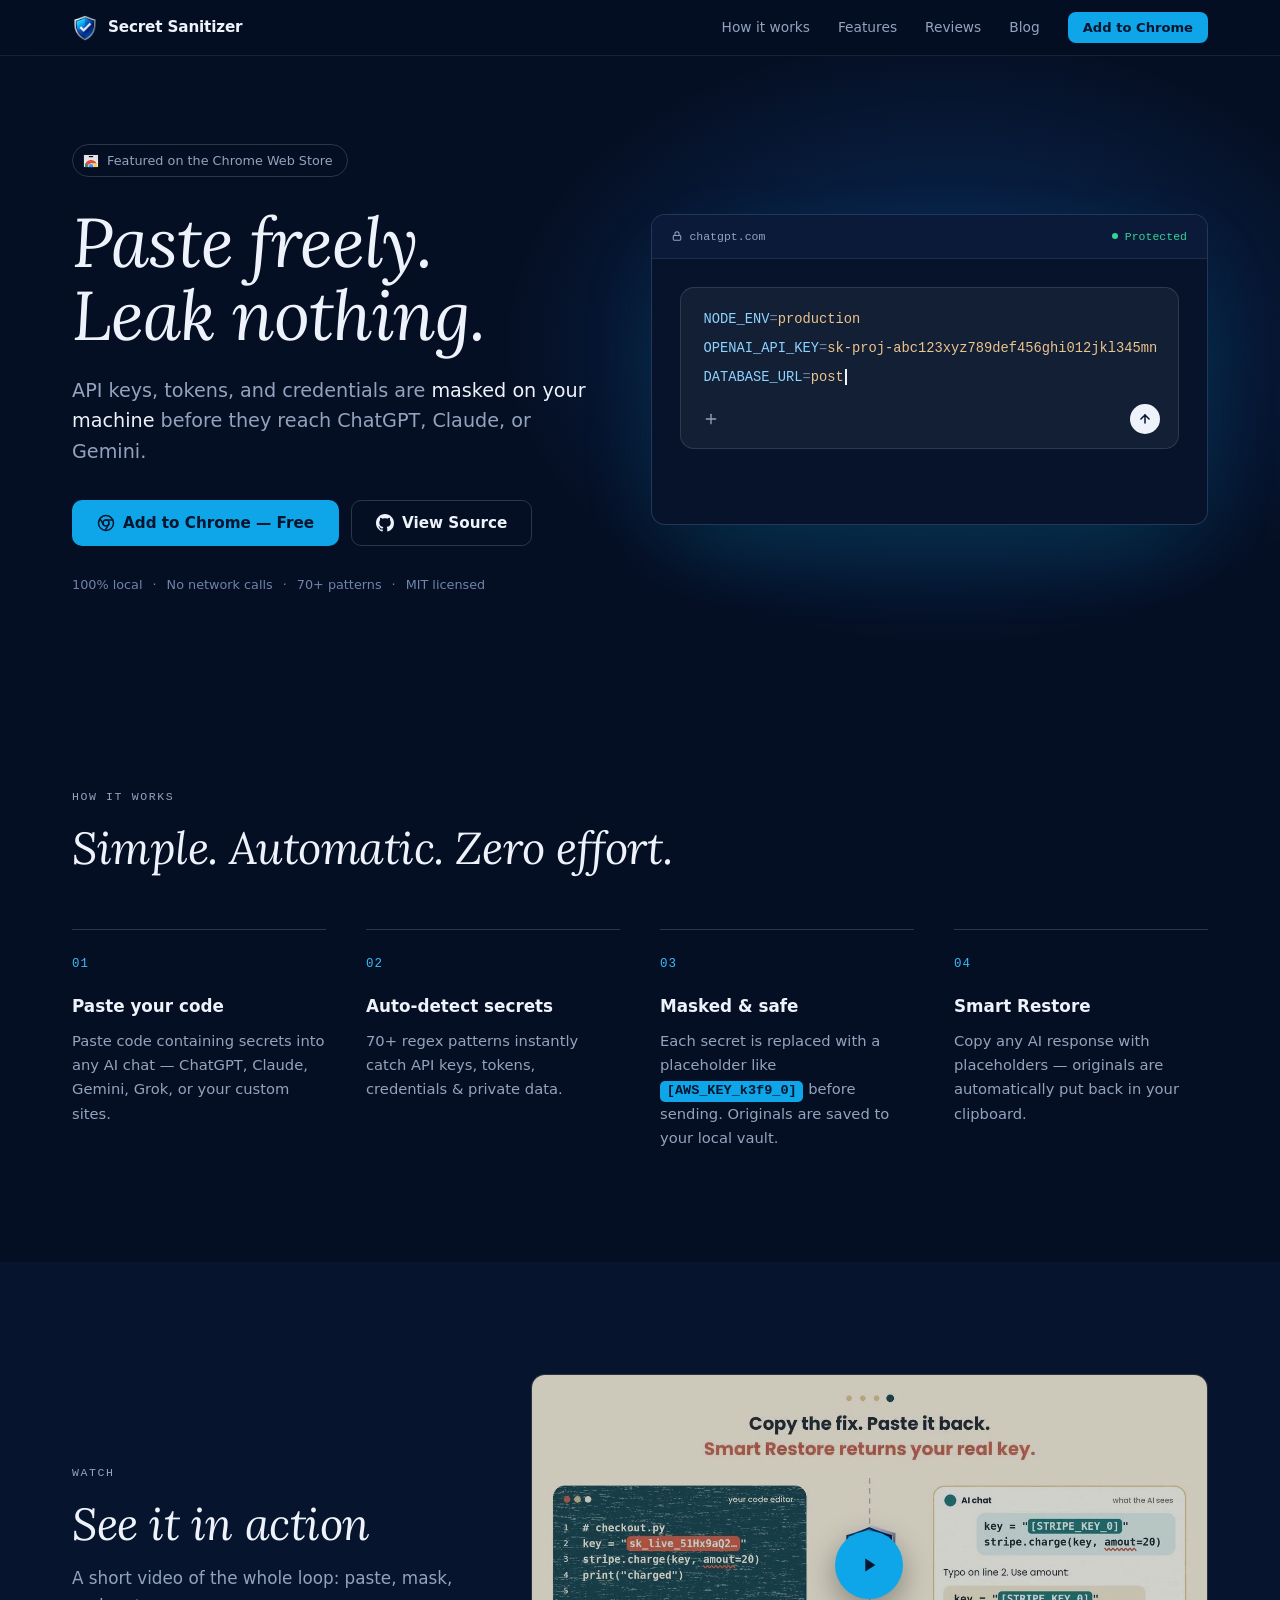
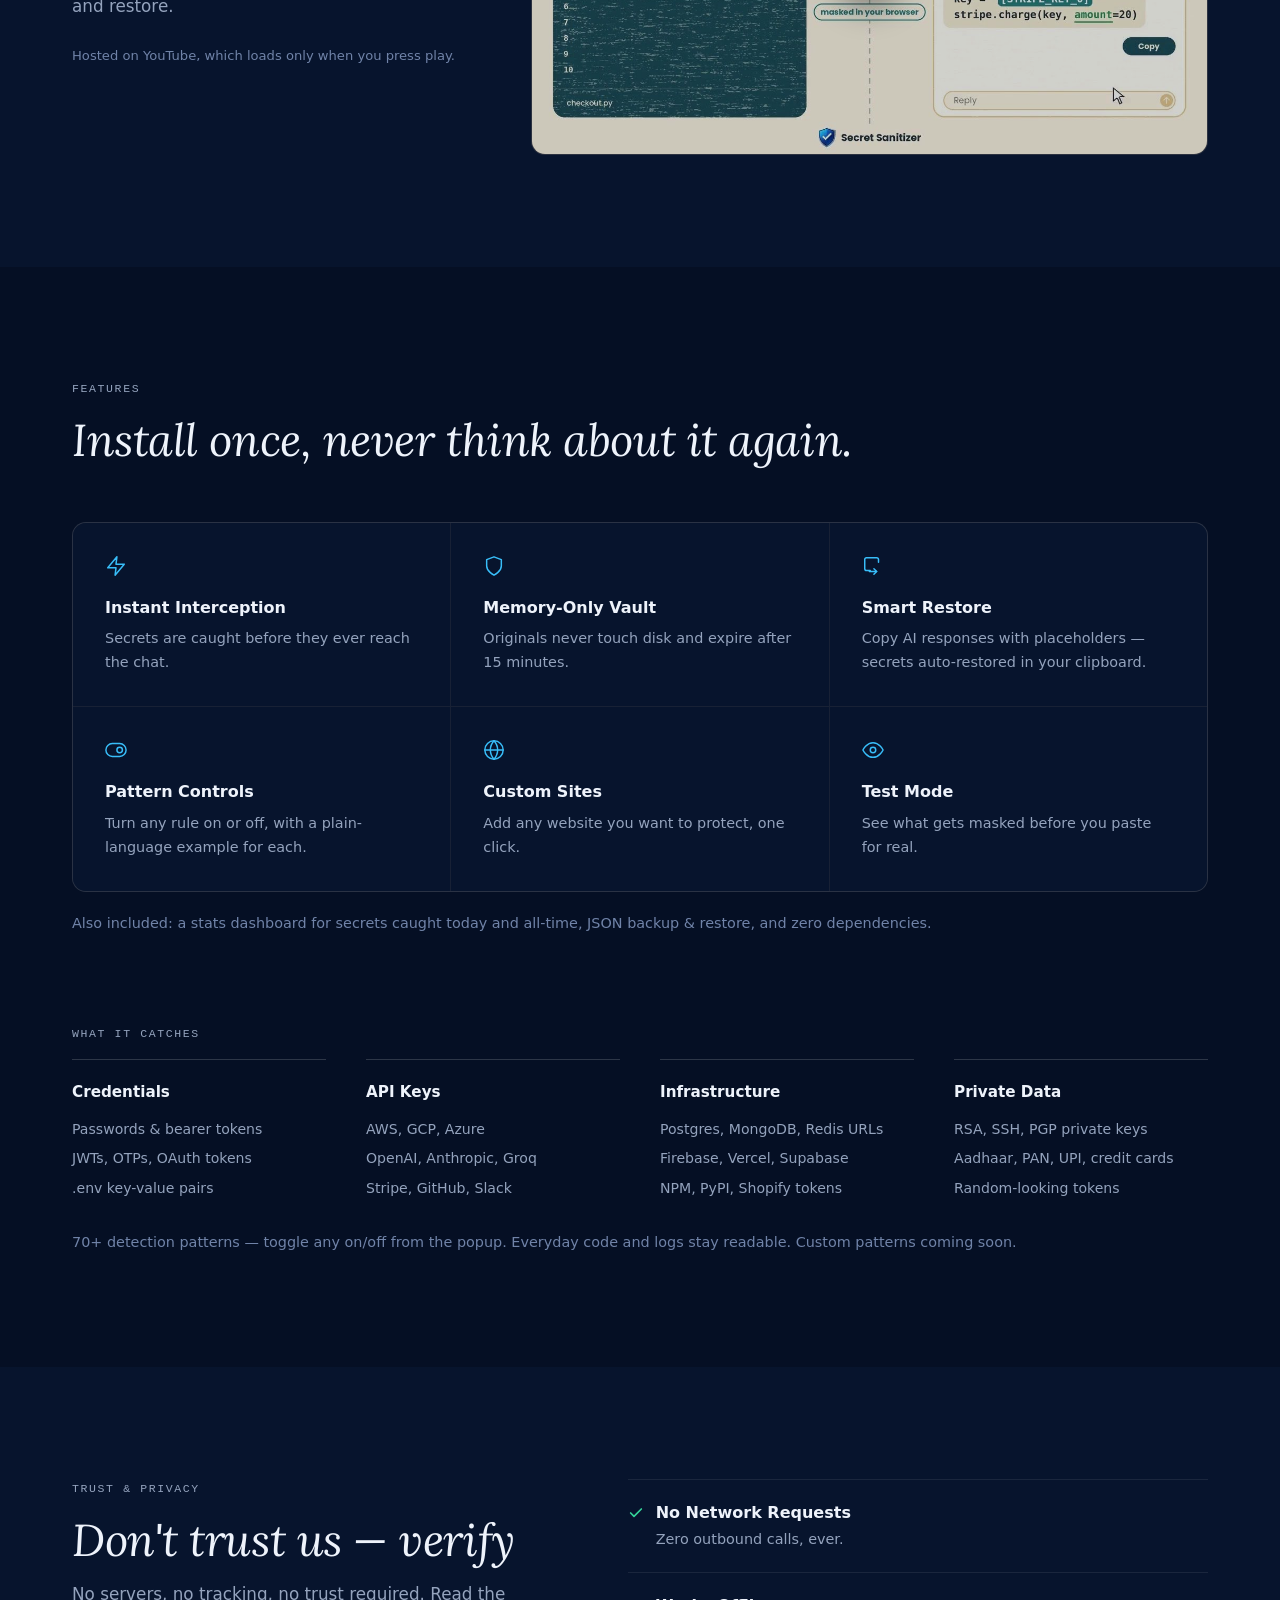
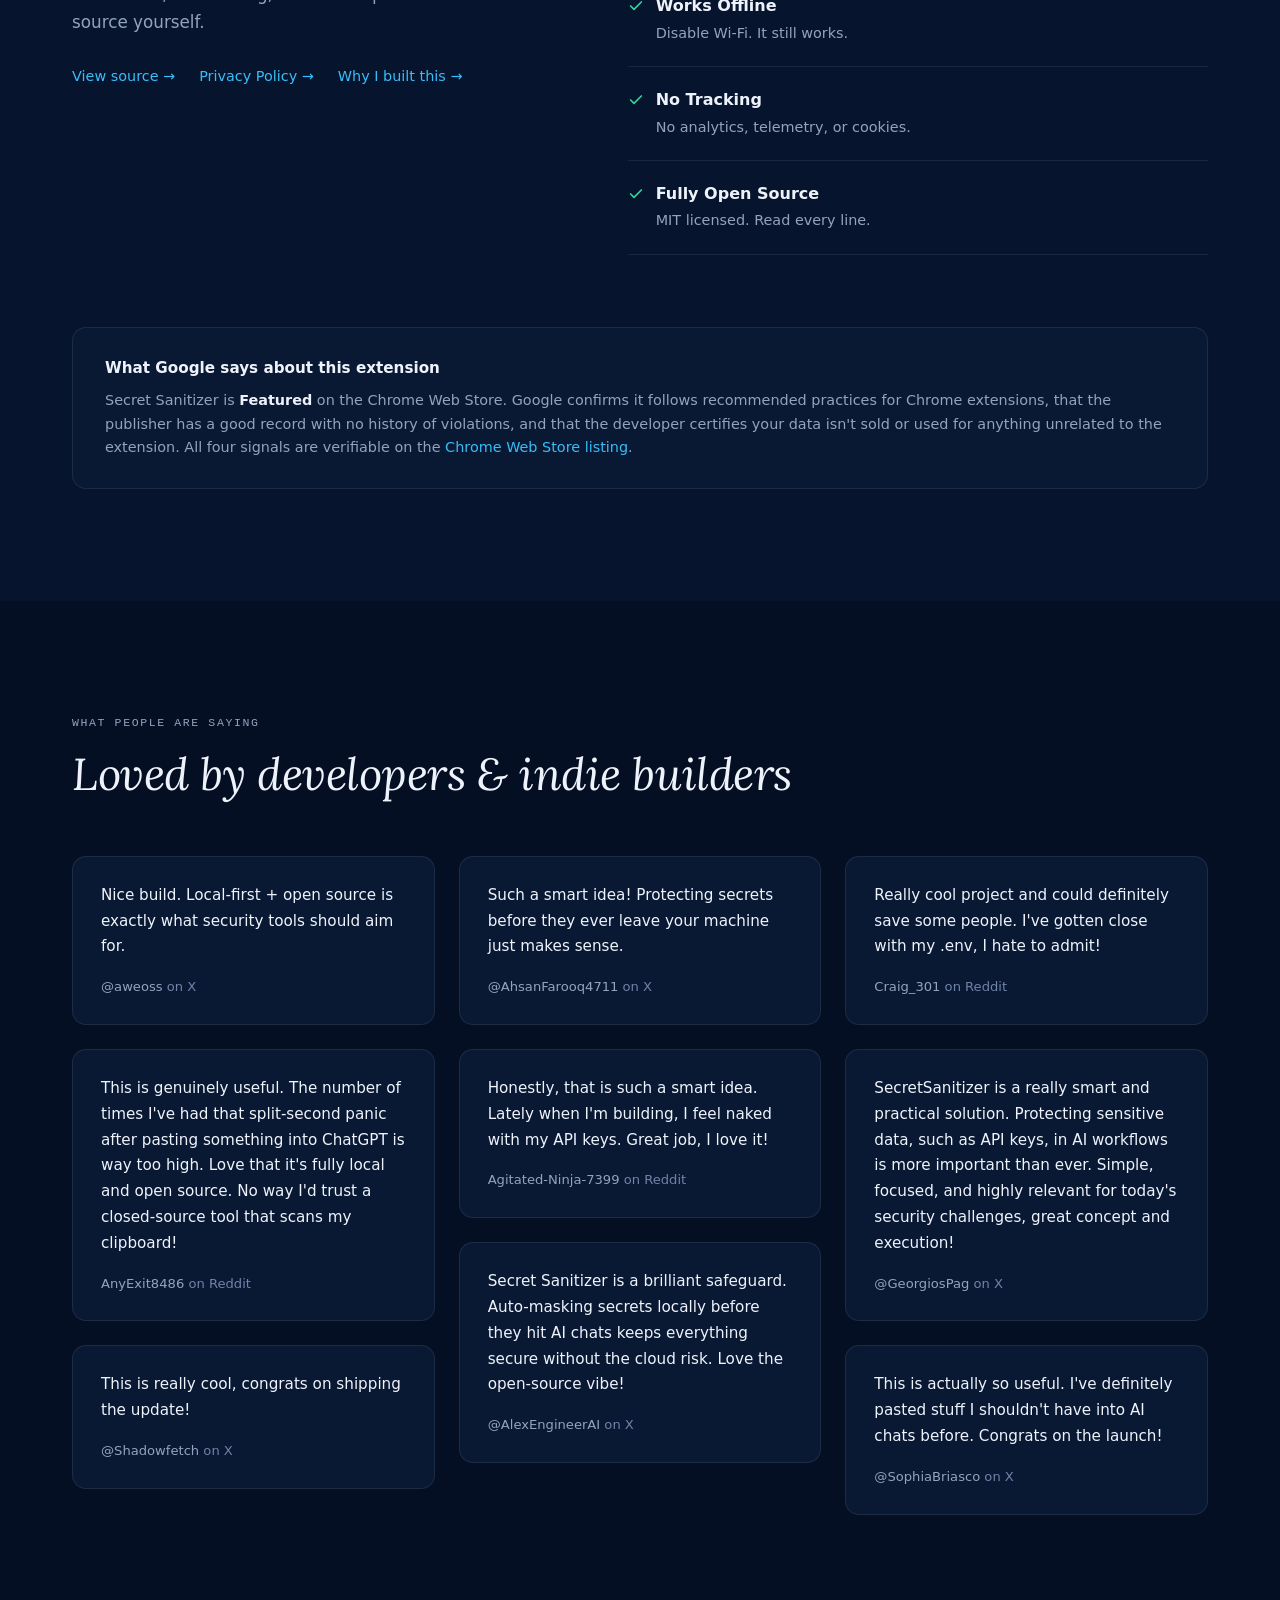
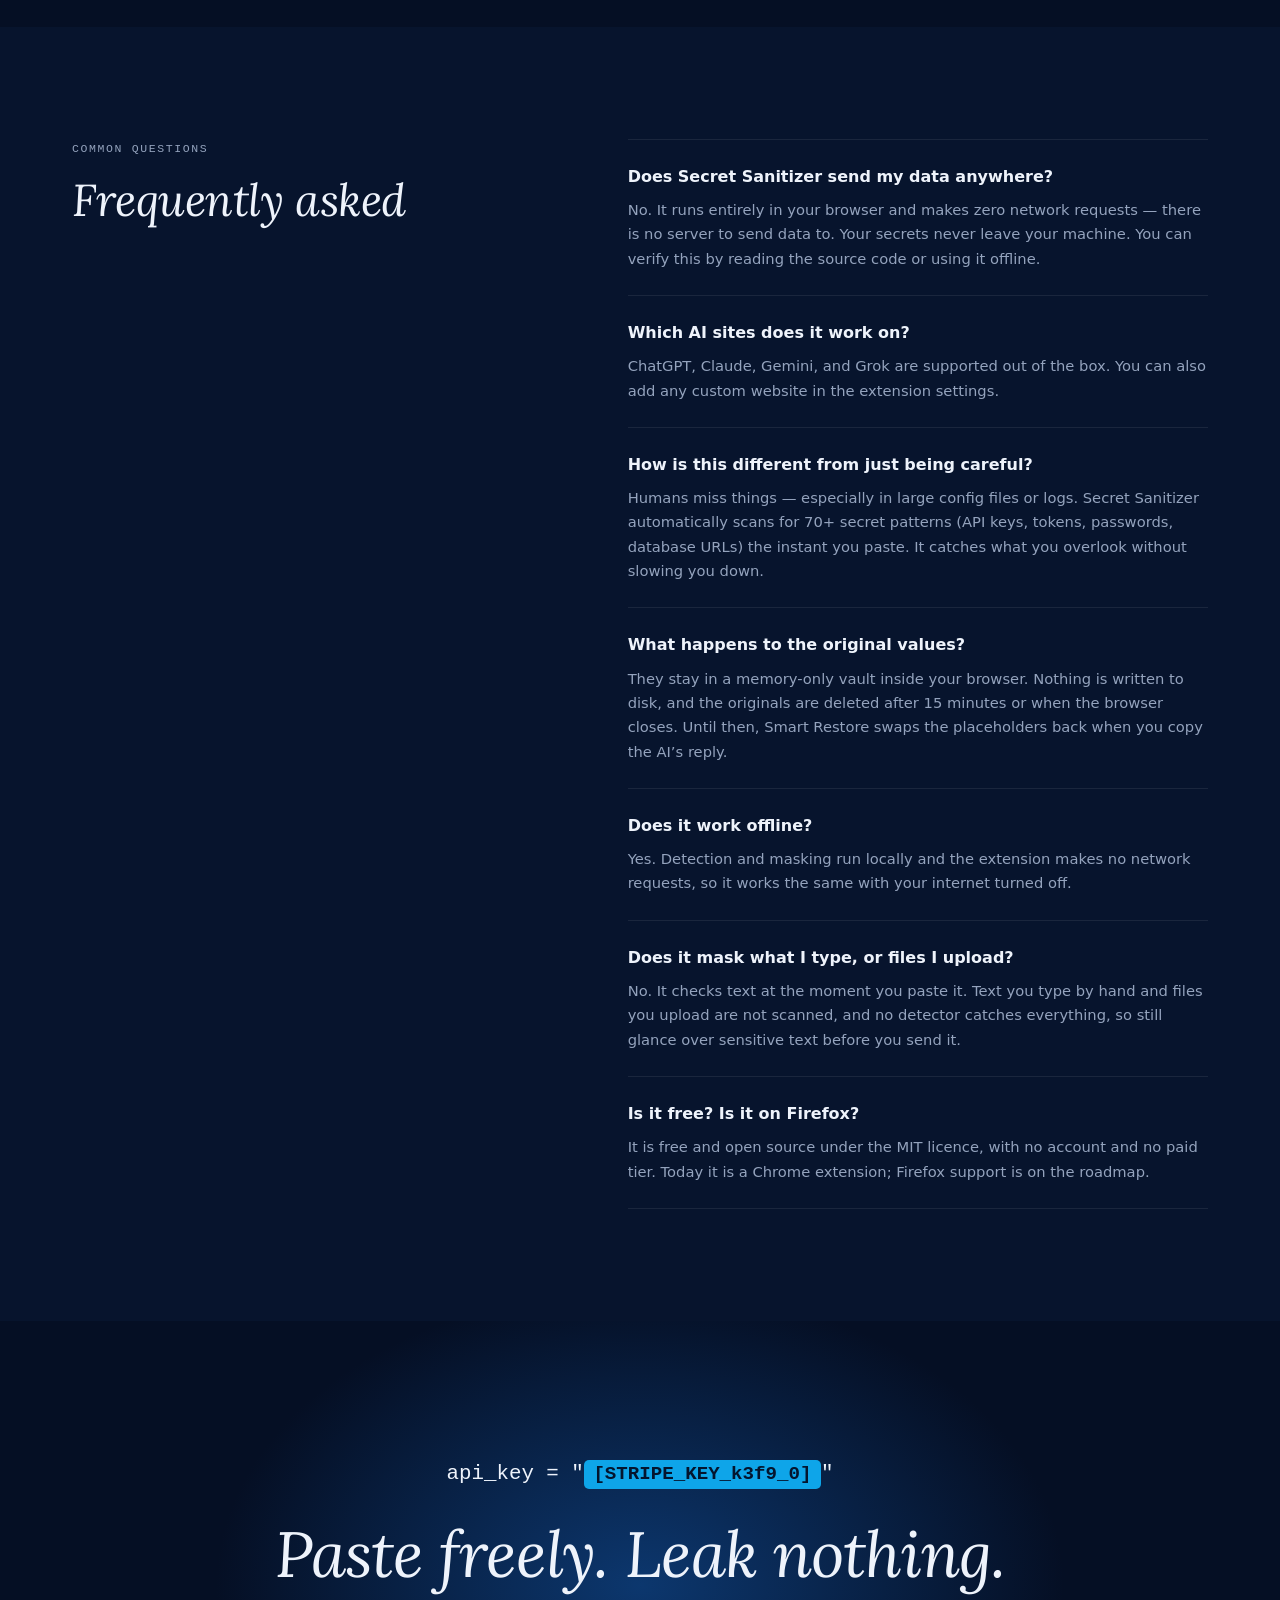
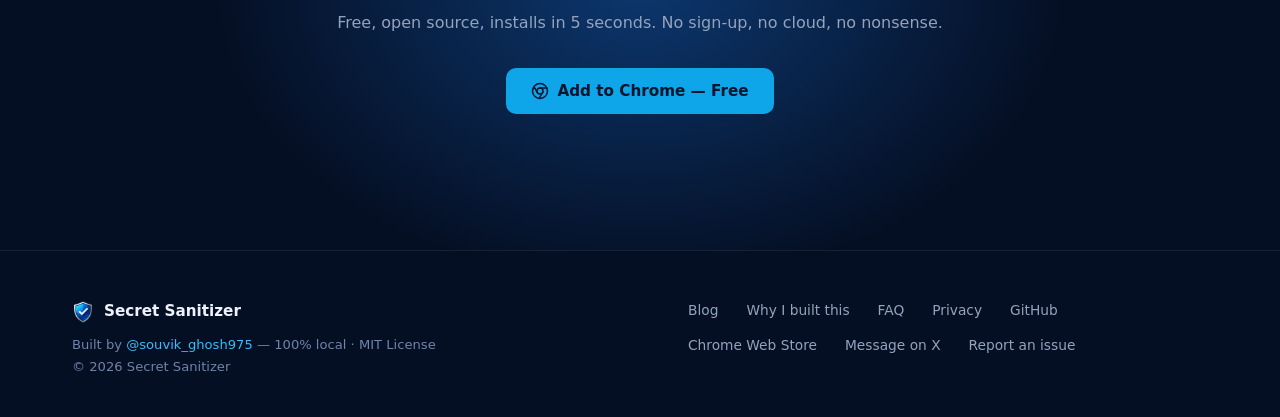
==== website/index.html @ 26653f0b "Improved readme and the website" ====
<!DOCTYPE html>
<html lang="en">
<head>
  <meta charset="UTF-8">
  <meta name="viewport" content="width=device-width, initial-scale=1.0">
  <title>Secret Sanitizer — Paste Freely, Leak Nothing | Mask Secrets in AI Chats</title>
  <meta name="description" content="Secret Sanitizer masks API keys, passwords & tokens locally before they reach ChatGPT, Claude, or Gemini. 70+ patterns, 100% open source, zero tracking. Your secrets never leave your machine.">
  <meta name="robots" content="index, follow">
  <meta name="author" content="Souvik Ghosh">
  <link rel="canonical" href="https://secretsanitizer.com/">

  <meta property="og:type" content="website">
  <meta property="og:site_name" content="Secret Sanitizer">
  <meta property="og:title" content="Secret Sanitizer — Paste Freely, Leak Nothing">
  <meta property="og:description" content="API keys, tokens & credentials are masked locally before they reach ChatGPT, Claude, or Gemini. 70+ patterns, open source, zero tracking.">
  <meta property="og:url" content="https://secretsanitizer.com/">
  <meta property="og:image" content="https://secretsanitizer.com/og-card.jpg">
  <meta property="og:image:width" content="2400">
  <meta property="og:image:height" content="1260">
  <meta property="og:image:type" content="image/jpeg">
  <meta property="og:image:alt" content="Secret Sanitizer masks api_key as [STRIPE_KEY_0] — Paste freely. Leak nothing.">
  <meta name="twitter:card" content="summary_large_image">
  <meta name="twitter:site" content="@souvik_ghosh975">
  <meta name="twitter:title" content="Secret Sanitizer — Paste Freely, Leak Nothing">
  <meta name="twitter:description" content="API keys, tokens & credentials are masked locally before they reach AI chats. 70+ patterns, open source, zero tracking.">
  <meta name="twitter:image" content="https://secretsanitizer.com/og-card.jpg">
  <meta name="twitter:image:alt" content="Secret Sanitizer masks api_key as [STRIPE_KEY_0] — Paste freely. Leak nothing.">
  <meta name="twitter:creator" content="@souvik_ghosh975">
  <link rel="icon" type="image/png" href="icon-128.png">
  <meta name="theme-color" content="#050f24">

  <script type="application/ld+json">
  {
    "@context": "https://schema.org",
    "@type": "SoftwareApplication",
    "name": "Secret Sanitizer",
    "applicationCategory": "BrowserApplication",
    "operatingSystem": "Chrome",
    "softwareVersion": "2.4.2",
    "description": "Masks API keys, passwords & tokens locally before they reach ChatGPT, Claude, or Gemini. 70+ patterns, 100% open source, zero tracking.",
    "url": "https://secretsanitizer.com/",
    "downloadUrl": "https://chromewebstore.google.com/detail/secret-sanitizer/genolcmpopiemhpbdnhkaefllchgekja",
    "author": { "@type": "Person", "name": "Souvik Ghosh", "url": "https://x.com/souvik_ghosh975" },
    "license": "https://opensource.org/licenses/MIT",
    "offers": { "@type": "Offer", "price": "0", "priceCurrency": "USD" }
  }
  </script>

  <script type="application/ld+json">
  {
    "@context": "https://schema.org",
    "@type": "FAQPage",
    "mainEntity": [
      {
        "@type": "Question",
        "name": "Does Secret Sanitizer send my data anywhere?",
        "acceptedAnswer": {
          "@type": "Answer",
          "text": "No. Secret Sanitizer runs entirely in your browser. It makes zero network requests — there is no server to send data to. Your secrets never leave your machine. You can verify this by reading the open-source code or disabling your internet and using it offline."
        }
      },
      {
        "@type": "Question",
        "name": "Which AI sites does it work on?",
        "acceptedAnswer": {
          "@type": "Answer",
          "text": "Secret Sanitizer works on ChatGPT, Claude, Gemini, and Grok out of the box. You can also add any custom website in the extension settings."
        }
      },
      {
        "@type": "Question",
        "name": "How is this different from just being careful?",
        "acceptedAnswer": {
          "@type": "Answer",
          "text": "Humans miss things — especially in large config files or logs. Secret Sanitizer automatically scans for 70+ secret patterns (API keys, tokens, passwords, database URLs) the instant you paste. It catches what you overlook without slowing you down."
        }
      },
      {
        "@type": "Question",
        "name": "What happens to the original values?",
        "acceptedAnswer": {
          "@type": "Answer",
          "text": "They stay in a memory-only vault inside your browser. Nothing is written to disk, and the originals are deleted after 15 minutes or when the browser closes. Until then, Smart Restore swaps the placeholders back when you copy the AI's reply."
        }
      },
      {
        "@type": "Question",
        "name": "Does it work offline?",
        "acceptedAnswer": {
          "@type": "Answer",
          "text": "Yes. Detection and masking run locally and the extension makes no network requests, so it works the same with your internet turned off."
        }
      },
      {
        "@type": "Question",
        "name": "Does it mask what I type, or files I upload?",
        "acceptedAnswer": {
          "@type": "Answer",
          "text": "No. It checks text at the moment you paste it. Text you type by hand and files you upload are not scanned, and no detector catches everything, so still glance over sensitive text before you send it."
        }
      },
      {
        "@type": "Question",
        "name": "Is it free? Is it on Firefox?",
        "acceptedAnswer": {
          "@type": "Answer",
          "text": "It is free and open source under the MIT licence, with no account and no paid tier. Today it is a Chrome extension; Firefox support is on the roadmap."
        }
      }
    ]
  }
  </script>

  <link rel="preload" href="fonts/lora-italic-400.woff2" as="font" type="font/woff2" crossorigin>
  <link rel="stylesheet" href="site.css">
  <style>
    /* ====================== HERO ====================== */
    .hero { position: relative; padding: 88px 0 80px; overflow: hidden; }
    /* Same soft centre glow as the OG card, sitting behind the demo */
    .hero::before {
      content: '';
      position: absolute; inset: 0; z-index: 0;
      background: radial-gradient(ellipse 48% 68% at 74% 46%, var(--glow), transparent 72%);
      opacity: 0.75;
      pointer-events: none;
    }

    .hero-inner {
      position: relative; z-index: 1;
      display: grid;
      grid-template-columns: minmax(0, 1fr) minmax(0, 1.08fr);
      gap: 64px;
      align-items: center;
    }

    .hero-kicker {
      display: inline-flex; align-items: center; gap: 8px;
      margin-bottom: 28px;
      padding: 5px 14px 5px 10px;
      border: 1px solid var(--border-strong); border-radius: 999px;
      font-size: 0.8rem; color: var(--text-muted);
      transition: border-color 0.2s, color 0.2s;
    }
    .hero-kicker:hover { color: var(--text); border-color: rgba(255, 255, 255, 0.32); }
    .hero-kicker img { display: block; }

    .hero-title {
      font-family: var(--serif); font-style: italic; font-weight: 400;
      font-size: clamp(2.7rem, 5.4vw, 4.4rem);
      line-height: 1.06;
      letter-spacing: -0.015em;
      margin-bottom: 24px;
    }

    .hero-tagline {
      font-size: clamp(1.05rem, 1.6vw, 1.2rem);
      color: var(--text-muted);
      line-height: 1.6;
      max-width: 30em;
      margin-bottom: 32px;
    }
    .hero-tagline strong { color: var(--text); font-weight: 500; }

    .hero-buttons { display: flex; gap: 12px; flex-wrap: wrap; margin-bottom: 28px; }

    .hero-trust { list-style: none; display: flex; flex-wrap: wrap; font-size: 0.8rem; color: var(--text-dim); }
    .hero-trust li:not(:last-child)::after { content: '\00B7'; margin: 0 10px; }

    /* ===== LIVE DEMO: one AI chat box. A paste lands, its secrets become placeholders. ===== */
    .demo-chat {
      background: #06132b;
      border: 1px solid rgba(125, 190, 255, 0.22);
      border-radius: var(--radius);
      overflow: hidden;
      box-shadow: 0 32px 80px -24px rgba(14, 165, 233, 0.3), 0 24px 48px -24px rgba(0, 0, 0, 0.7);
    }
    .demo-bar {
      display: flex; align-items: center; justify-content: space-between; gap: 12px;
      padding: 12px 20px;
      background: #0a1a38;
      border-bottom: 1px solid var(--border);
      font-family: var(--mono); font-size: 0.72rem;
    }
    .demo-url { display: inline-flex; align-items: center; gap: 7px; color: var(--text-muted); }
    .demo-status { display: inline-flex; align-items: center; gap: 7px; color: var(--success); }
    .demo-status-dot { width: 6px; height: 6px; border-radius: 50%; background: var(--success); }

    .demo-body { padding: 28px 28px 20px; }
    .demo-composer {
      padding: 18px 18px 14px 22px;
      background: rgba(255, 255, 255, 0.05);
      border: 1px solid rgba(255, 255, 255, 0.12);
      border-radius: 14px;
    }
    .demo-code { min-height: 6.3em; font-family: var(--mono); font-size: 0.86rem; line-height: 2.1; }
    .demo-line { white-space: nowrap; overflow: hidden; text-overflow: ellipsis; }
    .demo-key { color: #8fd3ff; }
    .demo-op { color: var(--text-dim); }
    .demo-val { color: #ecc48d; }
    .demo-placeholder { font-family: var(--font); font-size: 0.95rem; color: var(--text-dim); }
    .caret { display: inline-block; width: 2px; height: 1.15em; margin-right: 6px; vertical-align: text-bottom; background: var(--text); animation: caret 1.1s step-end infinite; }
    .caret.end { margin: 0 0 0 1px; }
    /* Just before masking, each secret is tinted blue for a moment, like a selection */
    .demo-val { transition: background-color 0.2s, box-shadow 0.2s, color 0.2s; border-radius: 4px; }
    .demo-val.found { background: rgba(14, 165, 233, 0.32); box-shadow: 0 0 0 3px rgba(14, 165, 233, 0.32); color: var(--text); }
    @keyframes caret { 50% { opacity: 0; } }

    .demo-actions { display: flex; align-items: center; justify-content: space-between; margin-top: 12px; color: var(--text-muted); }
    .demo-send {
      width: 30px; height: 30px; border-radius: 50%;
      display: flex; align-items: center; justify-content: center;
      background: var(--text); color: var(--primary-ink);
    }

    /* Mirrors the extension's real "N secrets masked · Undo" toast */
    .demo-toast {
      display: flex; align-items: center; gap: 8px;
      width: fit-content; margin: 18px 0 0 auto;
      padding: 7px 8px 7px 12px;
      background: var(--bg-card);
      border: 1px solid var(--border-strong);
      border-radius: 999px;
      font-size: 0.75rem; font-weight: 600; line-height: 1.4;
      opacity: 0; transform: translateY(6px);
      transition: opacity 0.3s ease, transform 0.3s ease;
    }
    .demo-toast.show { opacity: 1; transform: none; }
    .demo-toast svg { color: var(--primary-hover); }
    .demo-undo { padding: 2px 9px; border-radius: 999px; background: rgba(255, 255, 255, 0.1); color: var(--text-muted); font-weight: 500; }

    /* ====================== SECTIONS ====================== */
    .section { padding: 112px 0; }
    .section-alt { background: var(--bg-alt); }
    section[id], footer[id] { scroll-margin-top: 40px; }

    .section-head { max-width: 860px; margin-bottom: 56px; }

    .section-label {
      display: block;
      font-family: var(--mono);
      font-size: 0.72rem;
      font-weight: 500;
      letter-spacing: 0.14em;
      text-transform: uppercase;
      color: var(--text-muted);
      margin-bottom: 16px;
    }

    .section-title {
      font-family: var(--serif); font-style: italic; font-weight: 400;
      font-size: clamp(2rem, 3.8vw, 2.8rem);
      line-height: 1.15;
      letter-spacing: -0.01em;
    }

    .section-sub { margin-top: 16px; font-size: 1.05rem; color: var(--text-muted); max-width: 34em; }

    .text-link { font-size: 0.9rem; font-weight: 500; white-space: nowrap; }

    /* ===== How it works ===== */
    .steps { list-style: none; display: grid; grid-template-columns: repeat(4, 1fr); gap: 40px; }
    .step { border-top: 1px solid var(--border-strong); padding-top: 24px; }
    .step-num { display: block; margin-bottom: 18px; font-family: var(--mono); font-size: 0.78rem; letter-spacing: 0.08em; color: var(--primary-hover); }
    .step h3 { font-size: 1.05rem; font-weight: 600; margin-bottom: 8px; }
    .step p { font-size: 0.92rem; color: var(--text-muted); }

    /* ===== Demo video: YouTube loads only after the poster is clicked ===== */
    .video {
      position: relative; display: block;
      aspect-ratio: 16 / 9;
      border: 1px solid var(--border-strong);
      border-radius: var(--radius);
      overflow: hidden;
      background: var(--bg-inset);
    }
    .video img, .video iframe { position: absolute; inset: 0; width: 100%; height: 100%; border: 0; object-fit: cover; }
    a.video::after { content: ""; position: absolute; inset: 0; background: rgba(5, 15, 36, 0.18); transition: background-color 0.2s; }
    a.video:hover::after { background: rgba(5, 15, 36, 0.06); }
    .video-play {
      position: absolute; top: 50%; left: 50%; z-index: 1;
      width: 68px; height: 68px; margin: -34px 0 0 -34px;
      display: flex; align-items: center; justify-content: center;
      border-radius: 50%;
      background: var(--primary); color: var(--primary-ink);
      box-shadow: 0 10px 30px rgba(0, 0, 0, 0.35);
    }
    .video-note { margin-top: 24px; font-size: 0.82rem; color: var(--text-dim); }

    /* ===== Features ===== */
    /* 1px gaps over a tinted backdrop draw the hairlines between cells */
    .features {
      display: grid; grid-template-columns: repeat(3, 1fr); gap: 1px;
      background: var(--border);
      border: 1px solid var(--border);
      border-radius: var(--radius);
      overflow: hidden;
    }
    .feat { background: var(--bg-alt); padding: 32px; }
    .feat svg { display: block; margin-bottom: 18px; color: var(--primary-hover); }
    .feat h3 { font-size: 1rem; font-weight: 600; margin-bottom: 6px; }
    .feat p { font-size: 0.9rem; color: var(--text-muted); }
    .features-more { margin-top: 20px; font-size: 0.9rem; color: var(--text-dim); }

    .patterns { margin-top: 88px; }
    .patterns-grid { display: grid; grid-template-columns: repeat(4, 1fr); gap: 40px; }
    .pat-col { border-top: 1px solid var(--border-strong); padding-top: 20px; }
    .pat-col h3 { font-size: 0.95rem; font-weight: 600; margin-bottom: 10px; }
    .pat-col ul { list-style: none; }
    .pat-col li { font-size: 0.88rem; color: var(--text-muted); padding: 3px 0; }
    .patterns-note { margin-top: 28px; font-size: 0.9rem; color: var(--text-dim); }

    /* ===== Trust ===== */
    .split { display: grid; grid-template-columns: minmax(0, 5fr) minmax(0, 6fr); gap: 72px; align-items: start; }
    .split .section-head { margin-bottom: 0; }
    #faq .section-head { position: sticky; top: 96px; }
    .split-media { grid-template-columns: minmax(0, 4fr) minmax(0, 7fr); align-items: center; }
    .head-links { display: flex; flex-wrap: wrap; gap: 8px 24px; margin-top: 28px; }

    .checks { list-style: none; border-bottom: 1px solid var(--border); }
    .checks li { display: grid; grid-template-columns: 28px 1fr; padding: 20px 0; border-top: 1px solid var(--border); }
    .checks svg { margin-top: 5px; color: var(--success); }
    .checks strong { display: block; font-size: 1rem; font-weight: 600; }
    .checks span { font-size: 0.9rem; color: var(--text-muted); }

    .note { margin-top: 72px; padding: 28px 32px; }
    .note h3 { font-size: 0.95rem; font-weight: 600; margin-bottom: 8px; }
    .note p { font-size: 0.9rem; color: var(--text-muted); max-width: 76em; }
    .note strong { color: var(--text); font-weight: 600; }

    /* ===== Reviews ===== */
    .quotes { columns: 3; column-gap: 24px; }
    .quote { break-inside: avoid; margin-bottom: 24px; padding: 26px 28px; }
    .quote blockquote { font-size: 0.95rem; color: var(--text); line-height: 1.7; }
    .quote figcaption { margin-top: 16px; font-size: 0.82rem; color: var(--text-dim); }
    .quote figcaption b { color: var(--text-muted); font-weight: 500; }

    /* ===== FAQ ===== */
    .faq { border-bottom: 1px solid var(--border); }
    .faq-item { padding: 24px 0; border-top: 1px solid var(--border); }
    .faq-item h3 { font-size: 1rem; font-weight: 600; margin-bottom: 8px; }
    .faq-item p { font-size: 0.92rem; color: var(--text-muted); }

    /* ===== Closing CTA: the OG card, live ===== */
    .cta {
      padding: 136px 0;
      text-align: center;
      background: radial-gradient(ellipse 46% 78% at 50% 50%, var(--glow), transparent 72%);
    }
    .cta-code { margin-bottom: 28px; font-family: var(--mono); font-size: clamp(0.95rem, 1.9vw, 1.3rem); }
    .cta h2 {
      font-family: var(--serif); font-style: italic; font-weight: 400;
      font-size: clamp(2.3rem, 5.4vw, 4rem);
      line-height: 1.1;
      letter-spacing: -0.015em;
      margin-bottom: 20px;
    }
    .cta p { color: var(--text-muted); margin-bottom: 32px; }

    /* ===== Scroll reveal ===== */
    /* Sections are only hidden once home.js has confirmed it can reveal them, so the page reads fine without script */
    .fade-up { transition: opacity 0.5s ease, transform 0.5s ease; }
    .reveal .fade-up:not(.vis) { opacity: 0; transform: translateY(16px); }

    /* ===== Responsive ===== */
    @media (max-width: 900px) {
      .section { padding: 80px 0; }
      .section-head { margin-bottom: 40px; }
      .hero { padding: 56px 0 72px; }
      .hero-inner { grid-template-columns: 1fr; gap: 48px; }
      .hero::before { background: radial-gradient(ellipse 90% 45% at 50% 78%, var(--glow), transparent 72%); }
      .demo-chat { max-width: 560px; }
      .steps, .patterns-grid { grid-template-columns: repeat(2, 1fr); }
      .features { grid-template-columns: repeat(2, 1fr); }
      .split, .split-media { grid-template-columns: 1fr; gap: 40px; }
      #faq .section-head { position: static; }
      .quotes { columns: 2; }
      .cta { padding: 96px 0; }
    }

    @media (max-width: 560px) {
      .section { padding: 64px 0; }
      .hero { padding: 40px 0 56px; }
      .hero-buttons { flex-direction: column; }
      .hero-buttons .btn { width: 100%; justify-content: center; }
      .demo-body { padding: 16px 16px 14px; }
      .demo-composer { padding: 14px 14px 12px 16px; }
      .demo-code { font-size: 0.72rem; }
      .steps, .patterns-grid, .features { grid-template-columns: 1fr; }
      .steps { gap: 32px; }
      .patterns-grid { gap: 28px; }
      .feat { padding: 24px; }
      .patterns, .note { margin-top: 56px; }
      .note { padding: 24px; }
      .quotes { columns: 1; }
      .cta { padding: 80px 0; }
    }
  </style>
</head>
<body>

  <nav class="navbar">
    <div class="nav-inner">
      <a href="./" class="nav-brand">
        <img src="icon-128.png" alt="" width="26" height="26">
        <span>Secret Sanitizer</span>
      </a>
      <div class="nav-links">
        <a href="#how-it-works">How it works</a>
        <a href="#features">Features</a>
        <a href="#reviews">Reviews</a>
        <a href="blog/">Blog</a>
        <a href="https://chromewebstore.google.com/detail/secret-sanitizer/genolcmpopiemhpbdnhkaefllchgekja" class="btn btn-primary btn-sm" target="_blank" rel="noopener noreferrer">Add to Chrome</a>
      </div>
    </div>
  </nav>

  <!-- ======================== HERO ======================== -->
  <section class="hero">
    <div class="container">
      <div class="hero-inner">

        <div>
          <a href="https://chromewebstore.google.com/detail/secret-sanitizer/genolcmpopiemhpbdnhkaefllchgekja" class="hero-kicker" target="_blank" rel="noopener noreferrer">
            <img src="cws-logo.svg" alt="" width="16" height="16">
            Featured on the Chrome Web Store
          </a>

          <h1 class="hero-title">Paste freely.<br>Leak nothing.</h1>

          <p class="hero-tagline">API keys, tokens, and credentials are <strong>masked on your machine</strong> before they reach ChatGPT, Claude, or Gemini.</p>

          <div class="hero-buttons">
            <a href="https://chromewebstore.google.com/detail/secret-sanitizer/genolcmpopiemhpbdnhkaefllchgekja" class="btn btn-primary" target="_blank" rel="noopener noreferrer">
              <svg width="18" height="18" viewBox="0 0 24 24" fill="none" stroke="currentColor" stroke-width="2" stroke-linecap="round" stroke-linejoin="round" aria-hidden="true"><circle cx="12" cy="12" r="10"/><circle cx="12" cy="12" r="4"/><line x1="21.17" y1="8" x2="12" y2="8"/><line x1="3.95" y1="6.06" x2="8.54" y2="14"/><line x1="10.88" y1="21.94" x2="15.46" y2="14"/></svg>
              Add to Chrome &mdash; Free
            </a>
            <a href="https://github.com/souvikghosh957/secret-sanitizer-extension" class="btn btn-ghost" target="_blank" rel="noopener noreferrer">
              <svg width="18" height="18" viewBox="0 0 24 24" fill="currentColor" aria-hidden="true"><path d="M12 0C5.37 0 0 5.37 0 12c0 5.31 3.435 9.795 8.205 11.385.6.105.825-.255.825-.57 0-.285-.015-1.23-.015-2.235-3.015.555-3.795-.735-4.035-1.41-.135-.345-.72-1.41-1.23-1.695-.42-.225-1.02-.78-.015-.795.945-.015 1.62.87 1.845 1.23 1.08 1.815 2.805 1.305 3.495.99.105-.78.42-1.305.765-1.605-2.67-.3-5.46-1.335-5.46-5.925 0-1.305.465-2.385 1.23-3.225-.12-.3-.54-1.53.12-3.18 0 0 1.005-.315 3.3 1.23.96-.27 1.98-.405 3-.405s2.04.135 3 .405c2.295-1.56 3.3-1.23 3.3-1.23.66 1.65.24 2.88.12 3.18.765.84 1.23 1.905 1.23 3.225 0 4.605-2.805 5.625-5.475 5.925.435.375.81 1.095.81 2.22 0 1.605-.015 2.895-.015 3.3 0 .315.225.69.825.57A12.02 12.02 0 0024 12c0-6.63-5.37-12-12-12z"/></svg>
              View Source
            </a>
          </div>

          <ul class="hero-trust">
            <li>100% local</li>
            <li>No network calls</li>
            <li>70+ patterns</li>
            <li>MIT licensed</li>
          </ul>
        </div>

        <!-- Live demo. The static markup is the finished state, so it reads correctly before (or without) script. -->
        <div class="demo-chat" role="img" aria-label="Demo: a .env file pasted into ChatGPT. The two secrets are replaced with placeholders such as [OPENAI_KEY_k3f9_0]; the ordinary line is left alone.">
          <div class="demo-bar">
            <span class="demo-url">
              <svg width="10" height="10" viewBox="0 0 24 24" fill="none" stroke="currentColor" stroke-width="2.5" stroke-linecap="round" stroke-linejoin="round"><rect x="3" y="11" width="18" height="11" rx="2"/><path d="M7 11V7a5 5 0 0110 0v4"/></svg>
              <span id="demo-title">chatgpt.com</span>
            </span>
            <span class="demo-status"><span class="demo-status-dot"></span>Protected</span>
          </div>
          <div class="demo-body">
            <div class="demo-composer">
              <div class="demo-code" id="demo-lines">
                <div class="demo-line"><span class="demo-key">NODE_ENV</span><span class="demo-op">=</span><span class="demo-val">production</span></div>
                <div class="demo-line"><span class="demo-key">OPENAI_API_KEY</span><span class="demo-op">=</span><span class="chip">[OPENAI_KEY_k3f9_0]</span></div>
                <div class="demo-line"><span class="demo-key">DATABASE_URL</span><span class="demo-op">=</span><span class="chip">[DB_CONN_k3f9_1]</span></div>
              </div>
              <div class="demo-actions">
                <svg width="16" height="16" viewBox="0 0 24 24" fill="none" stroke="currentColor" stroke-width="2" stroke-linecap="round"><line x1="12" y1="5" x2="12" y2="19"/><line x1="5" y1="12" x2="19" y2="12"/></svg>
                <span class="demo-send"><svg width="14" height="14" viewBox="0 0 24 24" fill="none" stroke="currentColor" stroke-width="2.6" stroke-linecap="round" stroke-linejoin="round"><line x1="12" y1="19" x2="12" y2="5"/><polyline points="5 12 12 5 19 12"/></svg></span>
              </div>
            </div>
            <div class="demo-toast show" id="demo-toast">
              <svg width="14" height="14" viewBox="0 0 24 24" fill="none" stroke="currentColor" stroke-width="2.2" stroke-linecap="round" stroke-linejoin="round"><path d="M12 22s8-4 8-10V5l-8-3-8 3v7c0 6 8 10 8 10z"/><path d="M9 12l2 2 4-4"/></svg>
              <span id="toast-text">2 secrets masked</span>
              <span class="demo-undo">Undo</span>
            </div>
          </div>
        </div>

      </div>
    </div>
  </section>

  <main>

    <!-- ======================== HOW IT WORKS ======================== -->
    <section class="section" id="how-it-works">
      <div class="container fade-up">
        <div class="section-head">
          <span class="section-label">How it works</span>
          <h2 class="section-title">Simple. Automatic. Zero effort.</h2>
        </div>
        <ol class="steps">
          <li class="step">
            <span class="step-num">01</span>
            <h3>Paste your code</h3>
            <p>Paste code containing secrets into any AI chat &mdash; ChatGPT, Claude, Gemini, Grok, or your custom sites.</p>
          </li>
          <li class="step">
            <span class="step-num">02</span>
            <h3>Auto-detect secrets</h3>
            <p>70+ regex patterns instantly catch API keys, tokens, credentials &amp; private data.</p>
          </li>
          <li class="step">
            <span class="step-num">03</span>
            <h3>Masked &amp; safe</h3>
            <p>Each secret is replaced with a placeholder like <span class="chip">[AWS_KEY_k3f9_0]</span> before sending. Originals are saved to your local vault.</p>
          </li>
          <li class="step">
            <span class="step-num">04</span>
            <h3>Smart Restore</h3>
            <p>Copy any AI response with placeholders &mdash; originals are automatically put back in your clipboard.</p>
          </li>
        </ol>
      </div>
    </section>

    <!-- ======================== DEMO VIDEO ======================== -->
    <section class="section section-alt" id="video">
      <div class="container fade-up">
        <div class="split split-media">
          <div class="section-head">
            <span class="section-label">Watch</span>
            <h2 class="section-title">See it in action</h2>
            <p class="section-sub">A short video of the whole loop: paste, mask, and restore.</p>
            <p class="video-note">Hosted on YouTube, which loads only when you press play.</p>
          </div>
          <a class="video" id="video-player" href="https://www.youtube.com/watch?v=QP6XshUrCm4" target="_blank" rel="noopener noreferrer" aria-label="Play the Secret Sanitizer demo video">
            <img src="demo-poster.jpg" alt="Secret Sanitizer replacing an API key with a placeholder as it is pasted into an AI chat" width="1280" height="720" loading="lazy" decoding="async">
            <span class="video-play"><svg width="22" height="22" viewBox="0 0 24 24" fill="currentColor" aria-hidden="true"><path d="M8 5v14l11-7z"/></svg></span>
          </a>
        </div>
      </div>
    </section>

    <!-- ======================== FEATURES + PATTERNS ======================== -->
    <section class="section" id="features">
      <div class="container fade-up">
        <div class="section-head">
          <span class="section-label">Features</span>
          <h2 class="section-title">Install once, never think about it again.</h2>
        </div>

        <div class="features">
          <div class="feat">
            <svg width="22" height="22" viewBox="0 0 24 24" fill="none" stroke="currentColor" stroke-width="1.6" stroke-linecap="round" stroke-linejoin="round" aria-hidden="true"><polygon points="13 2 3 14 12 14 11 22 21 10 12 10 13 2"/></svg>
            <h3>Instant Interception</h3>
            <p>Secrets are caught before they ever reach the chat.</p>
          </div>
          <div class="feat">
            <svg width="22" height="22" viewBox="0 0 24 24" fill="none" stroke="currentColor" stroke-width="1.6" stroke-linecap="round" stroke-linejoin="round" aria-hidden="true"><path d="M12 22s8-4 8-10V5l-8-3-8 3v7c0 6 8 10 8 10z"/></svg>
            <h3>Memory-Only Vault</h3>
            <p>Originals never touch disk and expire after 15 minutes.</p>
          </div>
          <div class="feat">
            <svg width="22" height="22" viewBox="0 0 24 24" fill="none" stroke="currentColor" stroke-width="1.6" stroke-linecap="round" stroke-linejoin="round" aria-hidden="true"><path d="M9 17H5a2 2 0 01-2-2V5a2 2 0 012-2h11a2 2 0 012 2v3"/><path d="M13 21l3-3-3-3"/><path d="M16 18H8"/></svg>
            <h3>Smart Restore</h3>
            <p>Copy AI responses with placeholders &mdash; secrets auto-restored in your clipboard.</p>
          </div>
          <div class="feat">
            <svg width="22" height="22" viewBox="0 0 24 24" fill="none" stroke="currentColor" stroke-width="1.6" stroke-linecap="round" stroke-linejoin="round" aria-hidden="true"><rect x="1" y="5" width="22" height="14" rx="7" ry="7"/><circle cx="16" cy="12" r="3"/></svg>
            <h3>Pattern Controls</h3>
            <p>Turn any rule on or off, with a plain-language example for each.</p>
          </div>
          <div class="feat">
            <svg width="22" height="22" viewBox="0 0 24 24" fill="none" stroke="currentColor" stroke-width="1.6" stroke-linecap="round" stroke-linejoin="round" aria-hidden="true"><circle cx="12" cy="12" r="10"/><line x1="2" y1="12" x2="22" y2="12"/><path d="M12 2a15.3 15.3 0 014 10 15.3 15.3 0 01-4 10 15.3 15.3 0 01-4-10 15.3 15.3 0 014-10z"/></svg>
            <h3>Custom Sites</h3>
            <p>Add any website you want to protect, one click.</p>
          </div>
          <div class="feat">
            <svg width="22" height="22" viewBox="0 0 24 24" fill="none" stroke="currentColor" stroke-width="1.6" stroke-linecap="round" stroke-linejoin="round" aria-hidden="true"><path d="M1 12s4-8 11-8 11 8 11 8-4 8-11 8-11-8-11-8z"/><circle cx="12" cy="12" r="3"/></svg>
            <h3>Test Mode</h3>
            <p>See what gets masked before you paste for real.</p>
          </div>
        </div>
        <p class="features-more">Also included: a stats dashboard for secrets caught today and all-time, JSON backup &amp; restore, and zero dependencies.</p>

        <div class="patterns">
          <span class="section-label">What it catches</span>
          <div class="patterns-grid">
            <div class="pat-col">
              <h3>Credentials</h3>
              <ul>
                <li>Passwords &amp; bearer tokens</li>
                <li>JWTs, OTPs, OAuth tokens</li>
                <li>.env key-value pairs</li>
              </ul>
            </div>
            <div class="pat-col">
              <h3>API Keys</h3>
              <ul>
                <li>AWS, GCP, Azure</li>
                <li>OpenAI, Anthropic, Groq</li>
                <li>Stripe, GitHub, Slack</li>
              </ul>
            </div>
            <div class="pat-col">
              <h3>Infrastructure</h3>
              <ul>
                <li>Postgres, MongoDB, Redis URLs</li>
                <li>Firebase, Vercel, Supabase</li>
                <li>NPM, PyPI, Shopify tokens</li>
              </ul>
            </div>
            <div class="pat-col">
              <h3>Private Data</h3>
              <ul>
                <li>RSA, SSH, PGP private keys</li>
                <li>Aadhaar, PAN, UPI, credit cards</li>
                <li>Random-looking tokens</li>
              </ul>
            </div>
          </div>
          <p class="patterns-note">70+ detection patterns &mdash; toggle any on/off from the popup. Everyday code and logs stay readable. Custom patterns coming soon.</p>
        </div>
      </div>
    </section>

    <!-- ======================== TRUST ======================== -->
    <section class="section section-alt" id="trust">
      <div class="container fade-up">
        <div class="split">
          <div class="section-head">
            <span class="section-label">Trust &amp; Privacy</span>
            <h2 class="section-title">Don't trust us &mdash; verify</h2>
            <p class="section-sub">No servers, no tracking, no trust required. Read the source yourself.</p>
            <div class="head-links">
              <a class="text-link" href="https://github.com/souvikghosh957/secret-sanitizer-extension" target="_blank" rel="noopener noreferrer">View source &rarr;</a>
              <a class="text-link" href="privacy.html">Privacy Policy &rarr;</a>
              <a class="text-link" href="blog/why-i-built-secret-sanitizer.html">Why I built this &rarr;</a>
            </div>
          </div>
          <ul class="checks">
            <li><svg width="16" height="16" viewBox="0 0 24 24" fill="none" stroke="currentColor" stroke-width="2.5" stroke-linecap="round" stroke-linejoin="round" aria-hidden="true"><polyline points="20 6 9 17 4 12"/></svg><div><strong>No Network Requests</strong><span>Zero outbound calls, ever.</span></div></li>
            <li><svg width="16" height="16" viewBox="0 0 24 24" fill="none" stroke="currentColor" stroke-width="2.5" stroke-linecap="round" stroke-linejoin="round" aria-hidden="true"><polyline points="20 6 9 17 4 12"/></svg><div><strong>Works Offline</strong><span>Disable Wi-Fi. It still works.</span></div></li>
            <li><svg width="16" height="16" viewBox="0 0 24 24" fill="none" stroke="currentColor" stroke-width="2.5" stroke-linecap="round" stroke-linejoin="round" aria-hidden="true"><polyline points="20 6 9 17 4 12"/></svg><div><strong>No Tracking</strong><span>No analytics, telemetry, or cookies.</span></div></li>
            <li><svg width="16" height="16" viewBox="0 0 24 24" fill="none" stroke="currentColor" stroke-width="2.5" stroke-linecap="round" stroke-linejoin="round" aria-hidden="true"><polyline points="20 6 9 17 4 12"/></svg><div><strong>Fully Open Source</strong><span>MIT licensed. Read every line.</span></div></li>
          </ul>
        </div>

        <div class="note card">
          <h3>What Google says about this extension</h3>
          <p>Secret Sanitizer is <strong>Featured</strong> on the Chrome Web Store. Google confirms it follows recommended practices for Chrome extensions, that the publisher has a good record with no history of violations, and that the developer certifies your data isn't sold or used for anything unrelated to the extension. All four signals are verifiable on the <a href="https://chromewebstore.google.com/detail/secret-sanitizer/genolcmpopiemhpbdnhkaefllchgekja" target="_blank" rel="noopener noreferrer">Chrome Web Store listing</a>.</p>
        </div>
      </div>
    </section>

    <!-- ======================== REVIEWS ======================== -->
    <section class="section" id="reviews">
      <div class="container fade-up">
        <div class="section-head">
          <span class="section-label">What people are saying</span>
          <h2 class="section-title">Loved by developers &amp; indie builders</h2>
        </div>
        <div class="quotes">
          <figure class="quote card">
            <blockquote>Nice build. Local-first + open source is exactly what security tools should aim for.</blockquote>
            <figcaption><b>@aweoss</b> on X</figcaption>
          </figure>
          <figure class="quote card">
            <blockquote>This is genuinely useful. The number of times I've had that split-second panic after pasting something into ChatGPT is way too high. Love that it's fully local and open source. No way I'd trust a closed-source tool that scans my clipboard!</blockquote>
            <figcaption><b>AnyExit8486</b> on Reddit</figcaption>
          </figure>
          <figure class="quote card">
            <blockquote>This is really cool, congrats on shipping the update!</blockquote>
            <figcaption><b>@Shadowfetch</b> on X</figcaption>
          </figure>
          <figure class="quote card">
            <blockquote>Such a smart idea! Protecting secrets before they ever leave your machine just makes sense.</blockquote>
            <figcaption><b>@AhsanFarooq4711</b> on X</figcaption>
          </figure>
          <figure class="quote card">
            <blockquote>Honestly, that is such a smart idea. Lately when I'm building, I feel naked with my API keys. Great job, I love it!</blockquote>
            <figcaption><b>Agitated-Ninja-7399</b> on Reddit</figcaption>
          </figure>
          <figure class="quote card">
            <blockquote>Secret Sanitizer is a brilliant safeguard. Auto-masking secrets locally before they hit AI chats keeps everything secure without the cloud risk. Love the open-source vibe!</blockquote>
            <figcaption><b>@AlexEngineerAI</b> on X</figcaption>
          </figure>
          <figure class="quote card">
            <blockquote>Really cool project and could definitely save some people. I've gotten close with my .env, I hate to admit!</blockquote>
            <figcaption><b>Craig_301</b> on Reddit</figcaption>
          </figure>
          <figure class="quote card">
            <blockquote>SecretSanitizer is a really smart and practical solution. Protecting sensitive data, such as API keys, in AI workflows is more important than ever. Simple, focused, and highly relevant for today's security challenges, great concept and execution!</blockquote>
            <figcaption><b>@GeorgiosPag</b> on X</figcaption>
          </figure>
          <figure class="quote card">
            <blockquote>This is actually so useful. I've definitely pasted stuff I shouldn't have into AI chats before. Congrats on the launch!</blockquote>
            <figcaption><b>@SophiaBriasco</b> on X</figcaption>
          </figure>
        </div>
      </div>
    </section>

    <!-- ======================== FAQ ======================== -->
    <section class="section section-alt" id="faq">
      <div class="container fade-up">
        <div class="split">
          <div class="section-head">
            <span class="section-label">Common questions</span>
            <h2 class="section-title">Frequently asked</h2>
          </div>
          <div class="faq">
            <div class="faq-item">
              <h3>Does Secret Sanitizer send my data anywhere?</h3>
              <p>No. It runs entirely in your browser and makes zero network requests &mdash; there is no server to send data to. Your secrets never leave your machine. You can verify this by reading the source code or using it offline.</p>
            </div>
            <div class="faq-item">
              <h3>Which AI sites does it work on?</h3>
              <p>ChatGPT, Claude, Gemini, and Grok are supported out of the box. You can also add any custom website in the extension settings.</p>
            </div>
            <div class="faq-item">
              <h3>How is this different from just being careful?</h3>
              <p>Humans miss things &mdash; especially in large config files or logs. Secret Sanitizer automatically scans for 70+ secret patterns (API keys, tokens, passwords, database URLs) the instant you paste. It catches what you overlook without slowing you down.</p>
            </div>
            <div class="faq-item">
              <h3>What happens to the original values?</h3>
              <p>They stay in a memory-only vault inside your browser. Nothing is written to disk, and the originals are deleted after 15 minutes or when the browser closes. Until then, Smart Restore swaps the placeholders back when you copy the AI&rsquo;s reply.</p>
            </div>
            <div class="faq-item">
              <h3>Does it work offline?</h3>
              <p>Yes. Detection and masking run locally and the extension makes no network requests, so it works the same with your internet turned off.</p>
            </div>
            <div class="faq-item">
              <h3>Does it mask what I type, or files I upload?</h3>
              <p>No. It checks text at the moment you paste it. Text you type by hand and files you upload are not scanned, and no detector catches everything, so still glance over sensitive text before you send it.</p>
            </div>
            <div class="faq-item">
              <h3>Is it free? Is it on Firefox?</h3>
              <p>It is free and open source under the MIT licence, with no account and no paid tier. Today it is a Chrome extension; Firefox support is on the roadmap.</p>
            </div>
          </div>
        </div>
      </div>
    </section>

    <!-- ======================== CTA ======================== -->
    <section class="cta">
      <div class="container fade-up">
        <div class="cta-code" aria-hidden="true">api_key = "<span class="chip">[STRIPE_KEY_k3f9_0]</span>"</div>
        <h2>Paste freely. Leak nothing.</h2>
        <p>Free, open source, installs in 5 seconds. No sign-up, no cloud, no nonsense.</p>
        <a href="https://chromewebstore.google.com/detail/secret-sanitizer/genolcmpopiemhpbdnhkaefllchgekja" class="btn btn-primary" target="_blank" rel="noopener noreferrer">
          <svg width="18" height="18" viewBox="0 0 24 24" fill="none" stroke="currentColor" stroke-width="2" stroke-linecap="round" stroke-linejoin="round" aria-hidden="true"><circle cx="12" cy="12" r="10"/><circle cx="12" cy="12" r="4"/><line x1="21.17" y1="8" x2="12" y2="8"/><line x1="3.95" y1="6.06" x2="8.54" y2="14"/><line x1="10.88" y1="21.94" x2="15.46" y2="14"/></svg>
          Add to Chrome &mdash; Free
        </a>
      </div>
    </section>

  </main>

  <footer class="site-footer" id="contact">
    <div class="footer-inner">
      <div>
        <a href="./" class="footer-brand"><img src="icon-128.png" alt="" width="22" height="22">Secret Sanitizer</a>
        <p class="footer-credit">Built by <a href="https://x.com/souvik_ghosh975" target="_blank" rel="noopener noreferrer">@souvik_ghosh975</a> &mdash; 100% local &middot; MIT License</p>
        <p class="footer-credit">&copy; 2026 Secret Sanitizer</p>
      </div>
      <nav class="footer-links" aria-label="Footer">
        <a href="blog/">Blog</a>
        <a href="blog/why-i-built-secret-sanitizer.html">Why I built this</a>
        <a href="#faq">FAQ</a>
        <a href="privacy.html">Privacy</a>
        <a href="https://github.com/souvikghosh957/secret-sanitizer-extension" target="_blank" rel="noopener noreferrer">GitHub</a>
        <a href="https://chromewebstore.google.com/detail/secret-sanitizer/genolcmpopiemhpbdnhkaefllchgekja" target="_blank" rel="noopener noreferrer">Chrome Web Store</a>
        <a href="https://x.com/souvik_ghosh975" target="_blank" rel="noopener noreferrer">Message on X</a>
        <a href="https://github.com/souvikghosh957/secret-sanitizer-extension/issues" target="_blank" rel="noopener noreferrer">Report an issue</a>
      </nav>
    </div>
  </footer>

  <script src="home.js" defer></script>
</body>
</html>
---- website/site.css ----
/* Shared design tokens and base components for secretsanitizer.com.
   Palette and type are taken from og-card.jpg and the extension popup. */
*, *::before, *::after { box-sizing: border-box; margin: 0; padding: 0; }

@font-face {
  font-family: 'Lora';
  font-style: italic;
  font-weight: 400;
  font-display: swap;
  src: url('fonts/lora-italic-400.woff2') format('woff2');
}

:root {
  color-scheme: dark;
  --bg: #050f24;
  --bg-alt: #07142d;
  --bg-card: #0a1933;
  --bg-inset: #040b1b;
  --glow: #0c376e;
  --text: #eef3fb;
  --text-muted: #94a3bd;
  --text-dim: #7083a8;
  --border: rgba(255, 255, 255, 0.08);
  --border-strong: rgba(255, 255, 255, 0.16);
  --primary: #0ea5e9;
  --primary-hover: #38bdf8;
  --primary-ink: #04152e;
  --success: #34d399;
  --radius: 14px;
  --font: system-ui, -apple-system, BlinkMacSystemFont, 'Segoe UI', Roboto, sans-serif;
  --serif: 'Lora', Georgia, 'Times New Roman', serif;
  --mono: ui-monospace, 'SF Mono', 'Cascadia Code', 'Fira Code', Consolas, monospace;
}

html { scroll-behavior: smooth; }

body {
  font-family: var(--font);
  background: var(--bg);
  color: var(--text);
  line-height: 1.65;
  overflow-x: hidden;
  -webkit-font-smoothing: antialiased;
}

a { color: var(--primary-hover); text-decoration: none; transition: color 0.2s; }
a:hover { color: var(--text); }

::selection { background: rgba(14, 165, 233, 0.35); }
h1, h2, h3 { text-wrap: balance; }

:focus-visible { outline: 2px solid var(--primary-hover); outline-offset: 3px; border-radius: 4px; }

/* ===== Navbar ===== */
.navbar {
  position: sticky; top: 0; z-index: 100;
  padding: 12px 0;
  background: rgba(5, 15, 36, 0.82);
  backdrop-filter: blur(14px); -webkit-backdrop-filter: blur(14px);
  border-bottom: 1px solid var(--border);
}
.nav-inner {
  max-width: 1200px; margin: 0 auto; padding: 0 32px;
  display: flex; align-items: center; justify-content: space-between;
}
.nav-brand { display: flex; align-items: center; gap: 10px; color: var(--text); font-weight: 600; font-size: 0.95rem; letter-spacing: -0.01em; }
.nav-brand:hover { color: var(--text); }
.nav-brand img { width: 26px; height: 26px; }
.nav-links { display: flex; align-items: center; gap: 28px; }
.nav-links a:not(.btn) { color: var(--text-muted); font-size: 0.86rem; }
.nav-links a:not(.btn):hover { color: var(--text); }
@media (max-width: 640px) {
  .nav-inner { padding: 0 20px; }
  .nav-links a:not(.btn) { display: none; }
}

/* ===== Buttons ===== */
.btn {
  display: inline-flex; align-items: center; gap: 8px;
  padding: 13px 24px;
  border: 1px solid transparent; border-radius: 10px;
  font: 600 0.95rem var(--font);
  cursor: pointer; white-space: nowrap;
  transition: background-color 0.2s, border-color 0.2s, color 0.2s;
}
.btn-primary { background: var(--primary); color: var(--primary-ink); }
.btn-primary:hover { background: var(--primary-hover); color: var(--primary-ink); }
.btn-ghost { color: var(--text); border-color: var(--border-strong); }
.btn-ghost:hover { border-color: rgba(255, 255, 255, 0.32); color: var(--text); }
.btn-sm { padding: 7px 14px; border-radius: 8px; font-size: 0.82rem; }

/* ===== Mask chip: the one place saturated colour is used ===== */
.chip {
  display: inline-block;
  font-family: var(--mono); font-size: 0.92em; font-weight: 600; line-height: 1.5;
  background: var(--primary); color: var(--primary-ink);
  padding: 0 0.5em; border-radius: 5px;
  white-space: nowrap;
}

/* ===== Layout ===== */
.container { max-width: 1200px; margin: 0 auto; padding: 0 32px; }
.container.narrow { max-width: 760px; }

.card {
  background: var(--bg-card);
  border: 1px solid var(--border);
  border-radius: var(--radius);
}

.eyebrow {
  display: block;
  font-family: var(--mono); font-size: 0.72rem; font-weight: 500;
  letter-spacing: 0.14em; text-transform: uppercase;
  color: var(--text-muted);
}

/* ===== Page header (blog, posts, privacy) ===== */
.page-head { padding: 72px 0 40px; }
.page-head h1 {
  font-family: var(--serif); font-style: italic; font-weight: 400;
  font-size: clamp(2.1rem, 4.8vw, 3.1rem);
  line-height: 1.14; letter-spacing: -0.01em;
  margin: 14px 0 16px;
}
.page-head .lede { color: var(--text-muted); font-size: 1.08rem; line-height: 1.7; max-width: 36em; }

/* ===== Long-form text (posts, privacy) ===== */
.prose { padding-bottom: 48px; line-height: 1.75; }
.prose h2 { font-size: 1.3rem; font-weight: 600; letter-spacing: -0.015em; line-height: 1.3; margin: 44px 0 14px; }
.prose h3 { font-size: 1.05rem; font-weight: 600; margin: 28px 0 10px; }
.prose p { color: var(--text-muted); margin-bottom: 16px; }
.prose ul, .prose ol { color: var(--text-muted); margin: 0 0 16px 22px; }
.prose li { margin-bottom: 8px; }
.prose li::marker { color: var(--text-dim); }
.prose strong { color: var(--text); font-weight: 600; }
.prose code {
  font-family: var(--mono); font-size: 0.84em;
  background: rgba(255, 255, 255, 0.06); border: 1px solid var(--border);
  padding: 1px 6px; border-radius: 5px; color: var(--text);
}
.prose blockquote {
  border-left: 2px solid var(--primary);
  padding: 4px 0 4px 18px; margin: 0 0 16px;
  color: var(--text-muted); font-style: italic;
}
.callout {
  padding: 20px 24px; margin: 28px 0;
  background: var(--bg-card);
  border: 1px solid var(--border);
  border-left: 2px solid var(--primary);
  border-radius: 0 var(--radius) var(--radius) 0;
  font-size: 0.94rem; color: var(--text-muted);
}
.callout p { margin-bottom: 0; }

/* ===== Blog index ===== */
.post-list { padding-bottom: 88px; }
.post-card { display: block; padding: 28px 0; border-top: 1px solid var(--border); }
.post-card:last-child { border-bottom: 1px solid var(--border); }
.post-card h2 { font-size: 1.2rem; font-weight: 600; color: var(--text); margin: 10px 0 8px; letter-spacing: -0.01em; line-height: 1.35; transition: color 0.2s; }
.post-card:hover h2 { color: var(--primary-hover); }
.post-card p { font-size: 0.92rem; color: var(--text-muted); }
.post-more { display: inline-block; margin-top: 12px; font-size: 0.86rem; font-weight: 500; color: var(--primary-hover); }

/* ===== End-of-article CTA ===== */
.article-cta {
  margin: 8px 0 40px;
  padding: 48px 32px;
  text-align: center;
  border: 1px solid var(--border);
  border-radius: var(--radius);
  background: radial-gradient(ellipse 70% 90% at 50% 50%, var(--glow), transparent 75%);
}
.article-cta h2 {
  font-family: var(--serif); font-style: italic; font-weight: 400;
  font-size: clamp(1.5rem, 3.6vw, 2rem); line-height: 1.2;
  margin-bottom: 10px;
}
.article-cta p { color: var(--text-muted); font-size: 0.94rem; margin-bottom: 24px; }
.back-row { padding-bottom: 72px; font-size: 0.88rem; font-weight: 500; }

/* ===== Choice list (uninstall page) ===== */
.choices { border-bottom: 1px solid var(--border); }
.choices a {
  display: flex; align-items: center; justify-content: space-between; gap: 16px;
  padding: 18px 0;
  border-top: 1px solid var(--border);
  color: var(--text); font-weight: 500;
}
.choices a::after { content: '\2192'; color: var(--text-dim); transition: color 0.2s, transform 0.2s; }
.choices a:hover { color: var(--primary-hover); }
.choices a:hover::after { color: var(--primary-hover); transform: translateX(3px); }
.fine-print { padding: 28px 0 88px; font-size: 0.86rem; color: var(--text-dim); }

/* ===== 404 ===== */
.not-found {
  padding-top: 120px; padding-bottom: 136px;
  text-align: center;
  background: radial-gradient(ellipse 60% 70% at 50% 50%, var(--glow), transparent 72%);
}
.not-found h1 {
  font-family: var(--serif); font-style: italic; font-weight: 400;
  font-size: clamp(2.1rem, 4.8vw, 3.1rem); line-height: 1.14;
  margin: 14px 0 12px;
}
.not-found .lede { color: var(--text-muted); font-size: 1.08rem; margin-bottom: 32px; }

/* ===== Footer ===== */
.site-footer { border-top: 1px solid var(--border); padding: 48px 0 40px; }
.footer-inner {
  max-width: 1200px; margin: 0 auto; padding: 0 32px;
  display: flex; justify-content: space-between; align-items: flex-start; gap: 32px 48px; flex-wrap: wrap;
}
.footer-brand { display: flex; align-items: center; gap: 10px; margin-bottom: 10px; font-weight: 600; font-size: 0.95rem; color: var(--text); }
.footer-brand:hover { color: var(--text); }
.footer-credit { font-size: 0.82rem; color: var(--text-dim); }
.footer-links { display: flex; gap: 12px 28px; flex-wrap: wrap; max-width: 520px; }
.footer-links a { color: var(--text-muted); font-size: 0.86rem; }
.footer-links a:hover { color: var(--text); }

@media (max-width: 560px) {
  .container { padding: 0 20px; }
  .footer-inner { padding: 0 20px; }
  .page-head { padding: 48px 0 28px; }
  .article-cta { padding: 36px 20px; }
}

@media (prefers-reduced-motion: reduce) {
  html { scroll-behavior: auto; }
  *, *::before, *::after {
    animation-duration: 0.01ms !important;
    animation-iteration-count: 1 !important;
    transition-duration: 0.01ms !important;
  }
}
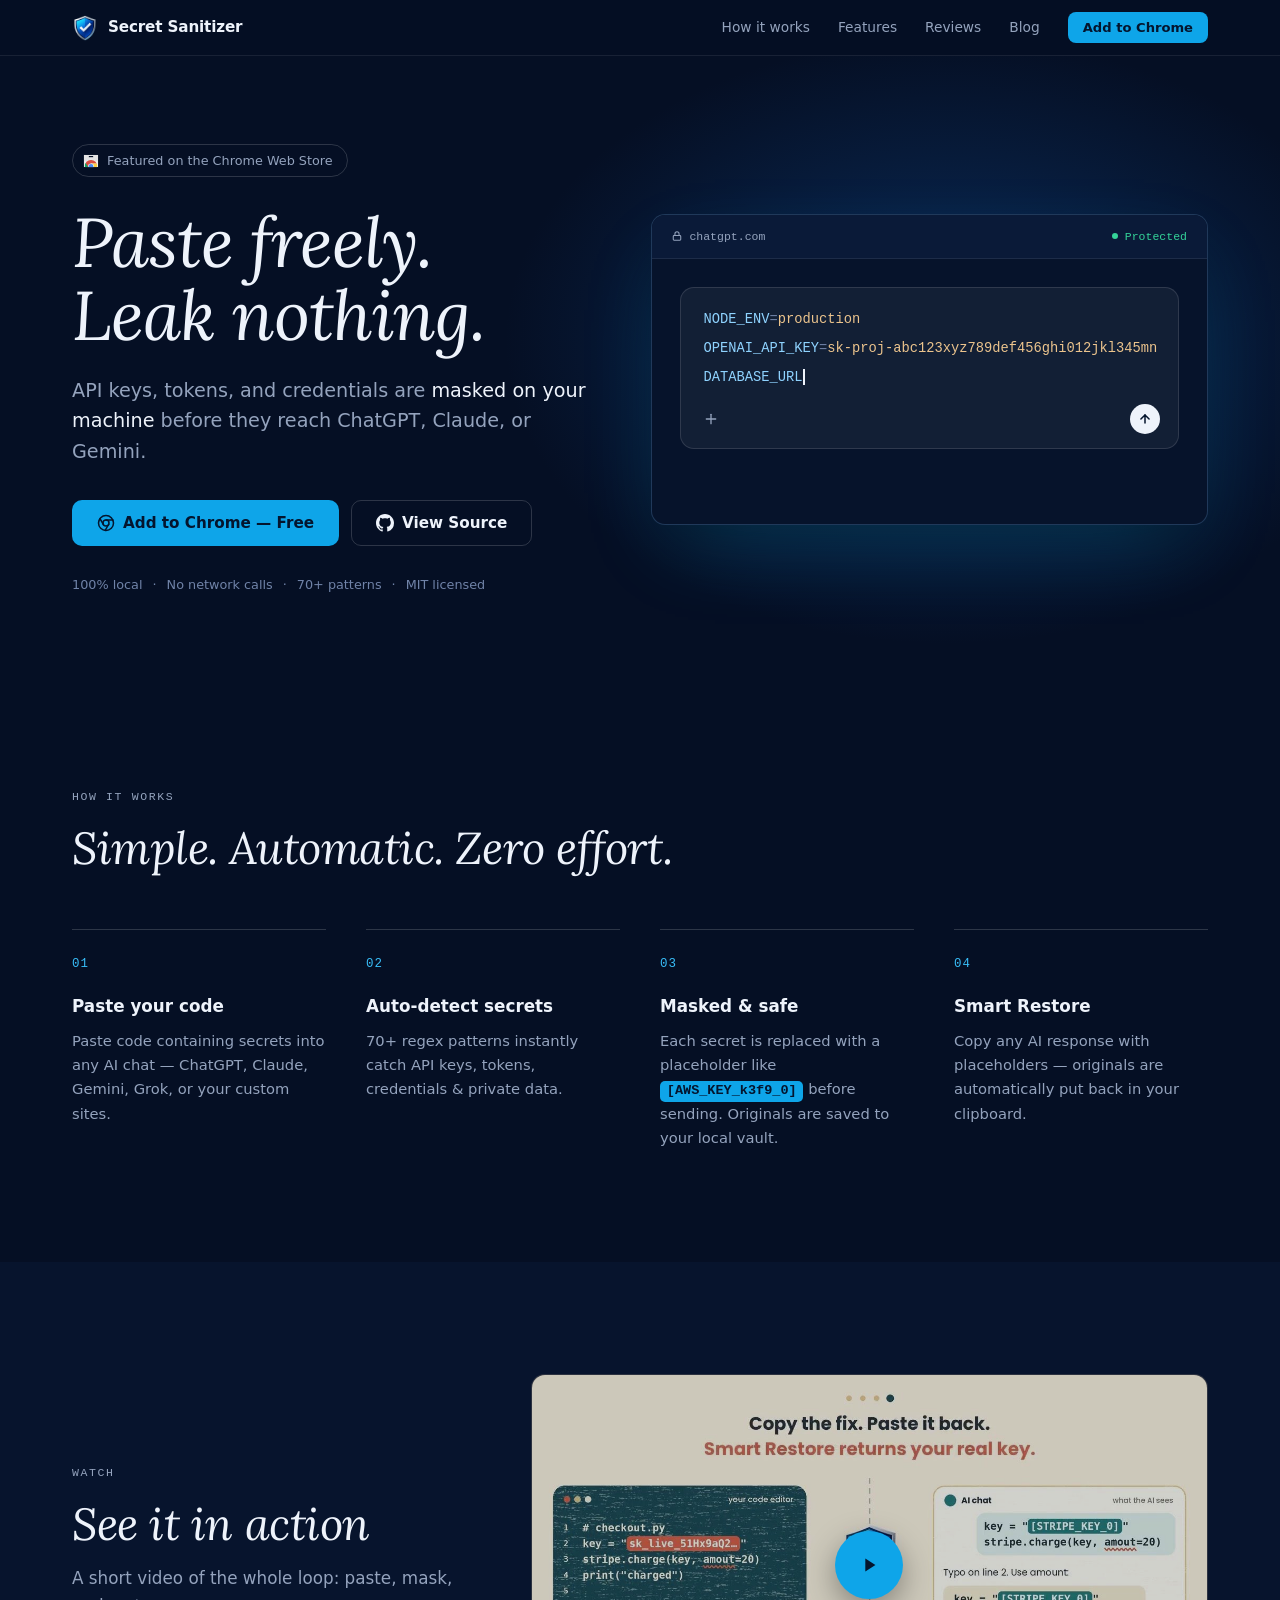
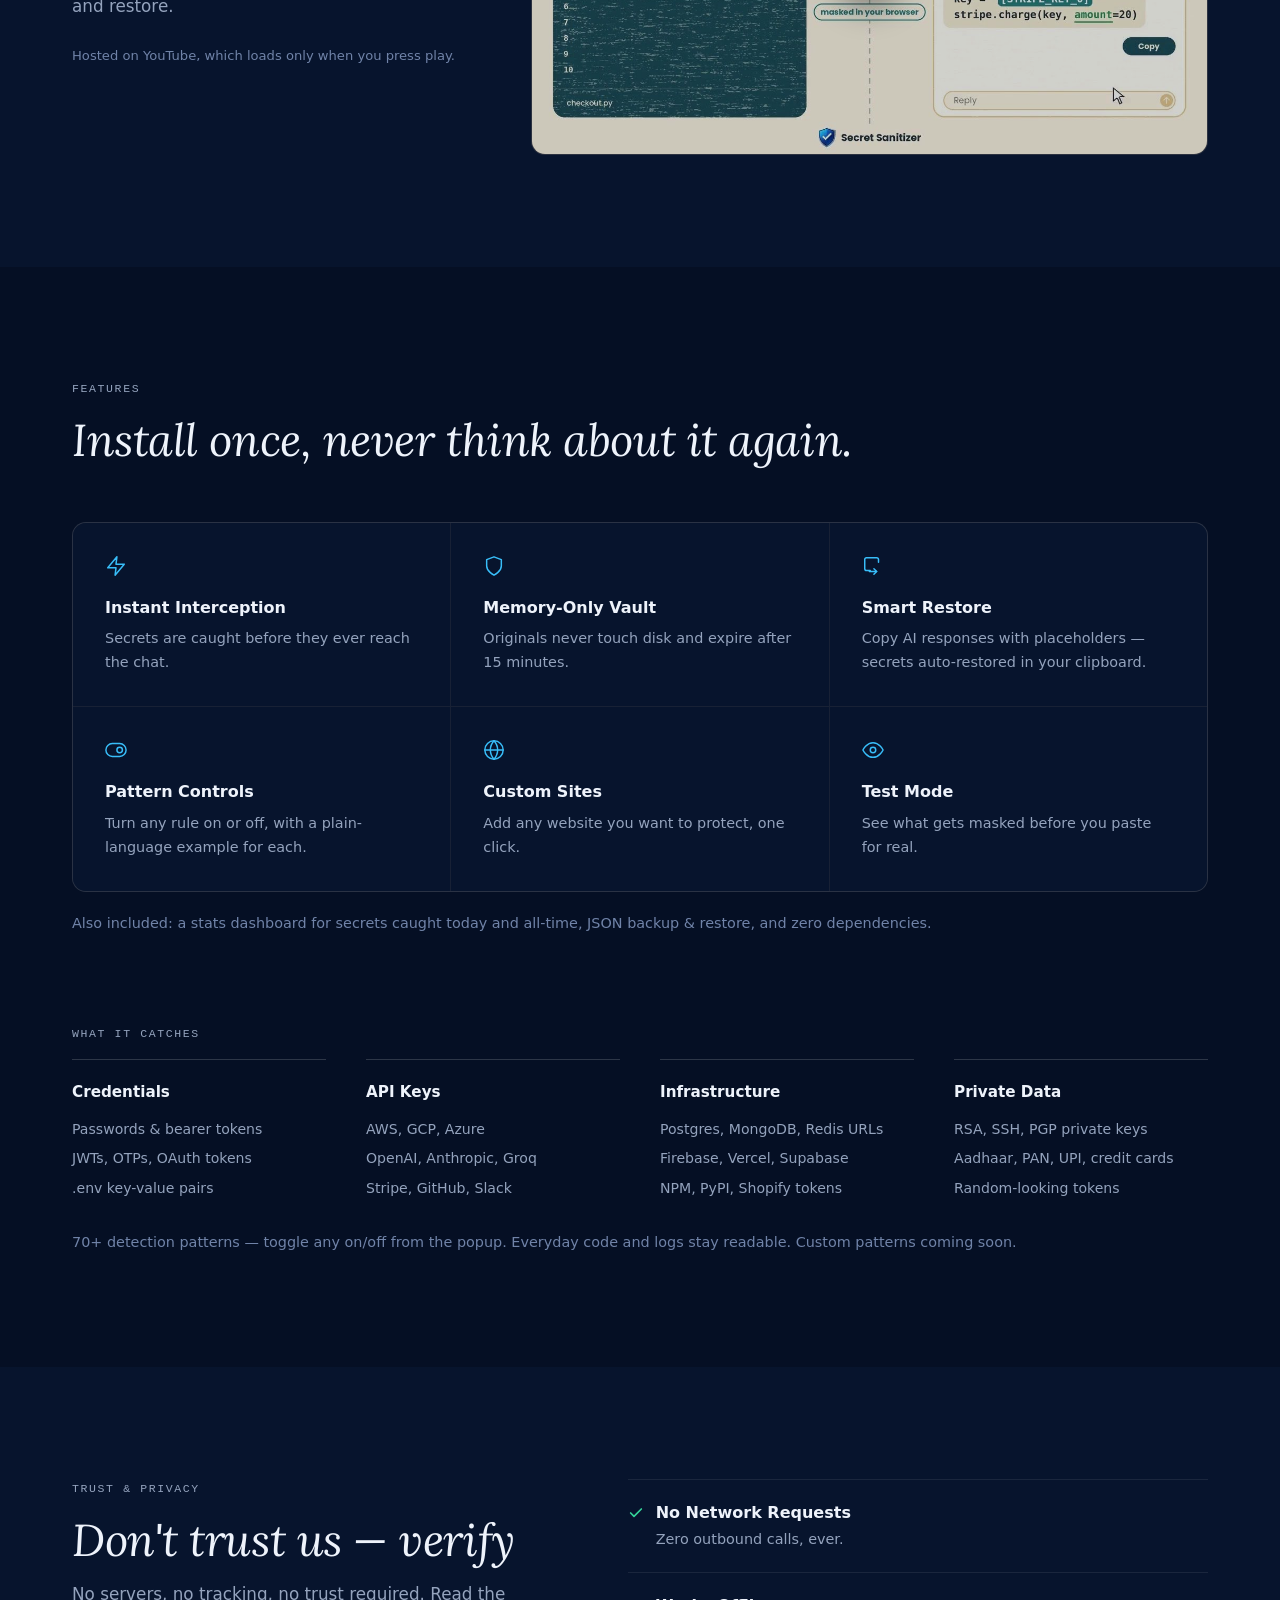
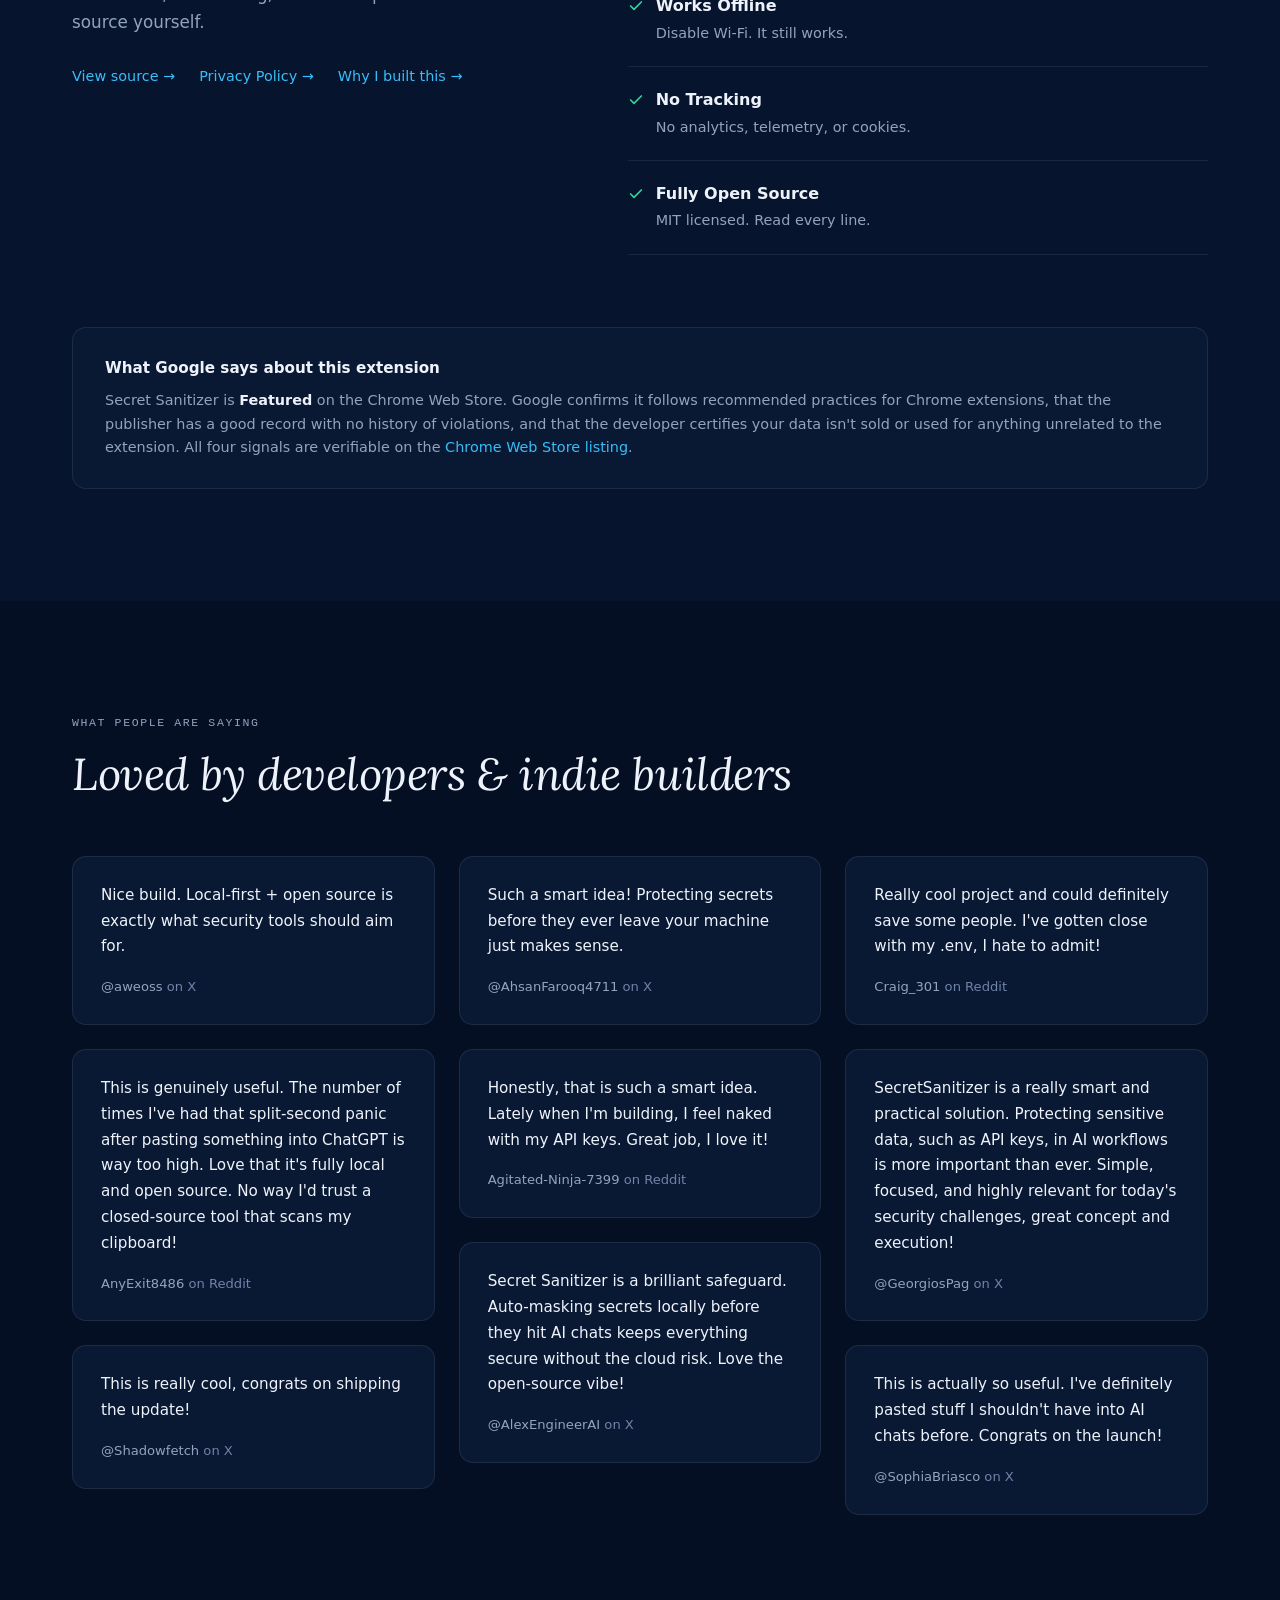
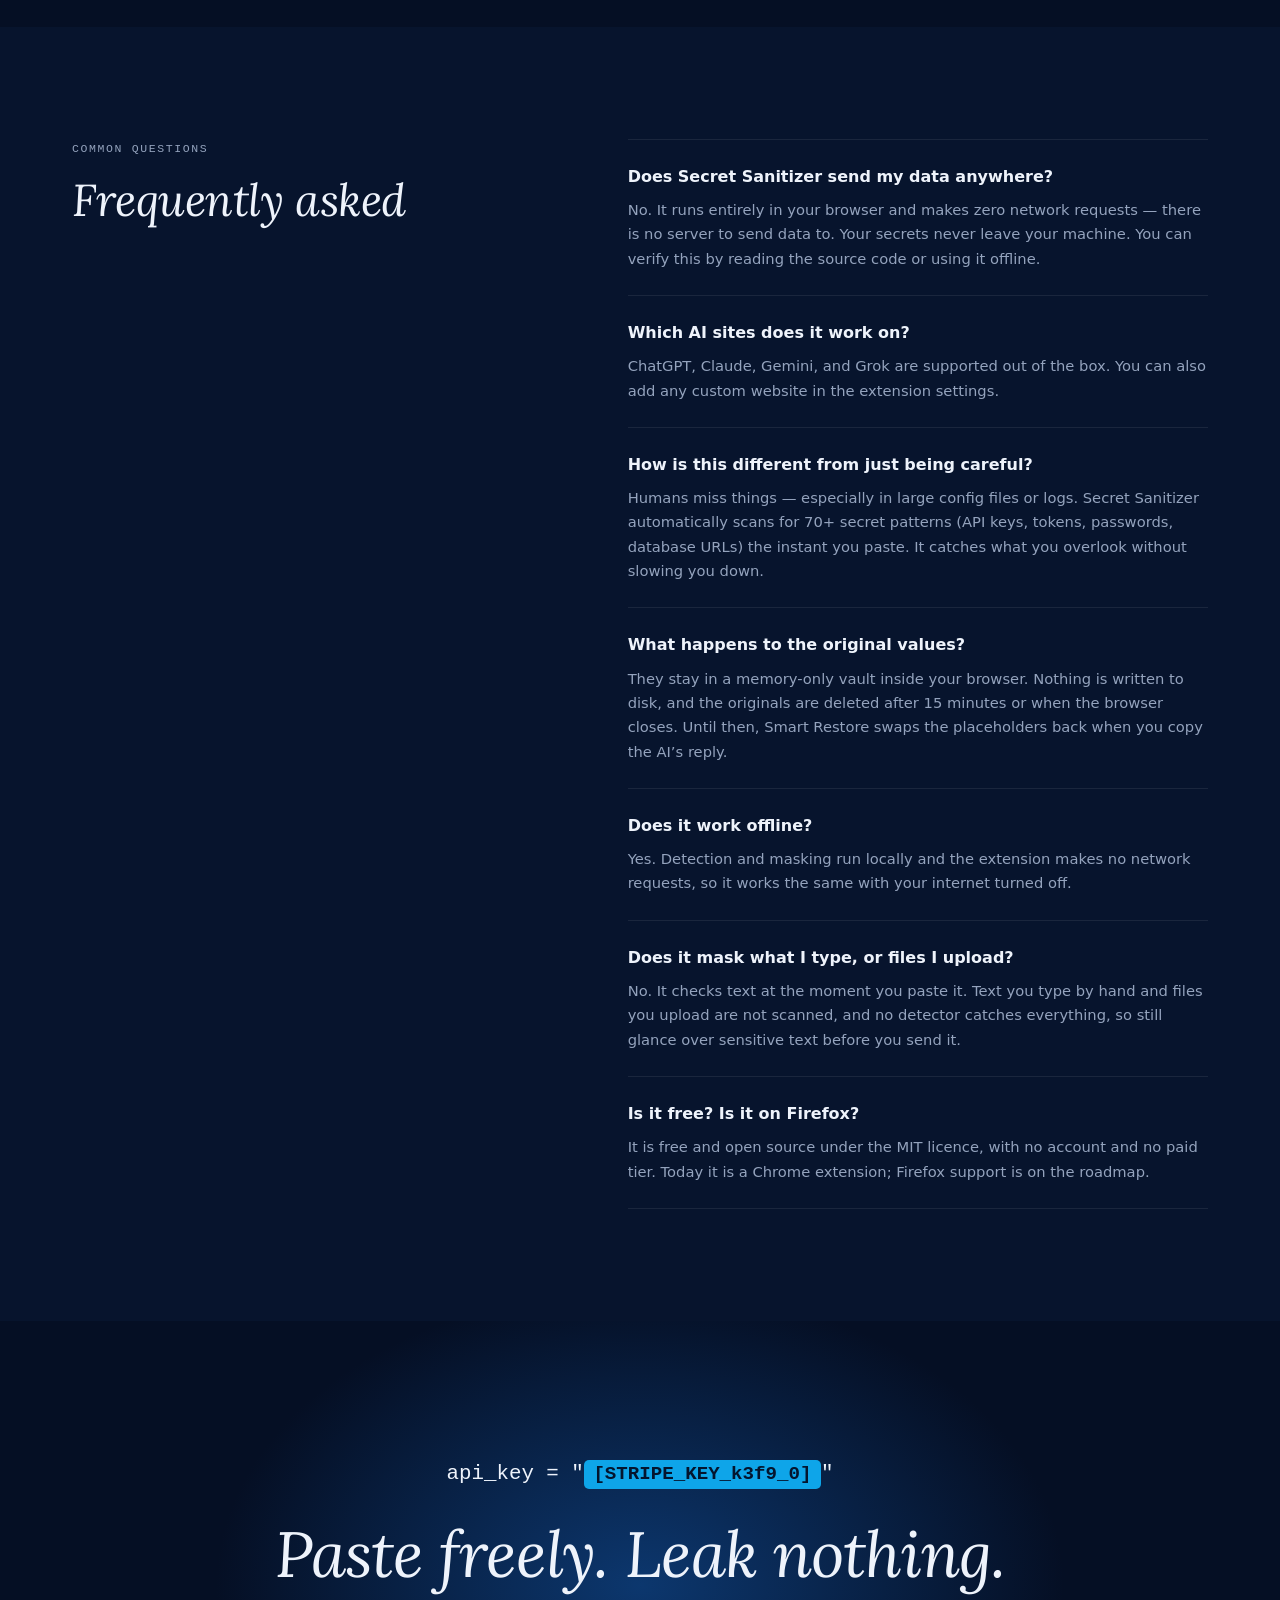
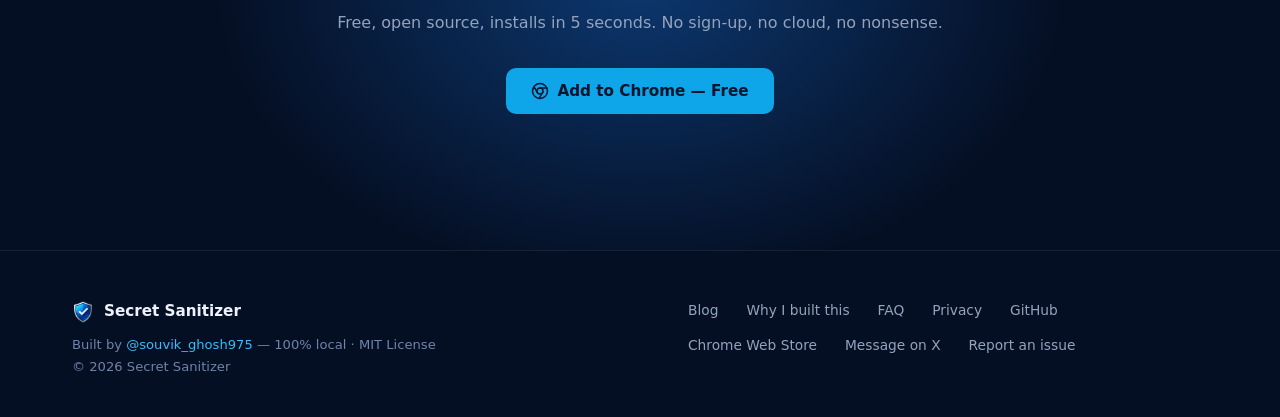
==== commit 12034732: "Website: OG card and image alt text use the current placeholder format" ====
--- a/website/index.html
+++ b/website/index.html
@@ -18,13 +18,13 @@
   <meta property="og:image:width" content="2400">
   <meta property="og:image:height" content="1260">
   <meta property="og:image:type" content="image/jpeg">
-  <meta property="og:image:alt" content="Secret Sanitizer masks api_key as [STRIPE_KEY_0] — Paste freely. Leak nothing.">
+  <meta property="og:image:alt" content="Secret Sanitizer masks api_key as [STRIPE_KEY_k3f9_0] — Paste freely. Leak nothing.">
   <meta name="twitter:card" content="summary_large_image">
   <meta name="twitter:site" content="@souvik_ghosh975">
   <meta name="twitter:title" content="Secret Sanitizer — Paste Freely, Leak Nothing">
   <meta name="twitter:description" content="API keys, tokens & credentials are masked locally before they reach AI chats. 70+ patterns, open source, zero tracking.">
   <meta name="twitter:image" content="https://secretsanitizer.com/og-card.jpg">
-  <meta name="twitter:image:alt" content="Secret Sanitizer masks api_key as [STRIPE_KEY_0] — Paste freely. Leak nothing.">
+  <meta name="twitter:image:alt" content="Secret Sanitizer masks api_key as [STRIPE_KEY_k3f9_0] — Paste freely. Leak nothing.">
   <meta name="twitter:creator" content="@souvik_ghosh975">
   <link rel="icon" type="image/png" href="icon-128.png">
   <meta name="theme-color" content="#050f24">
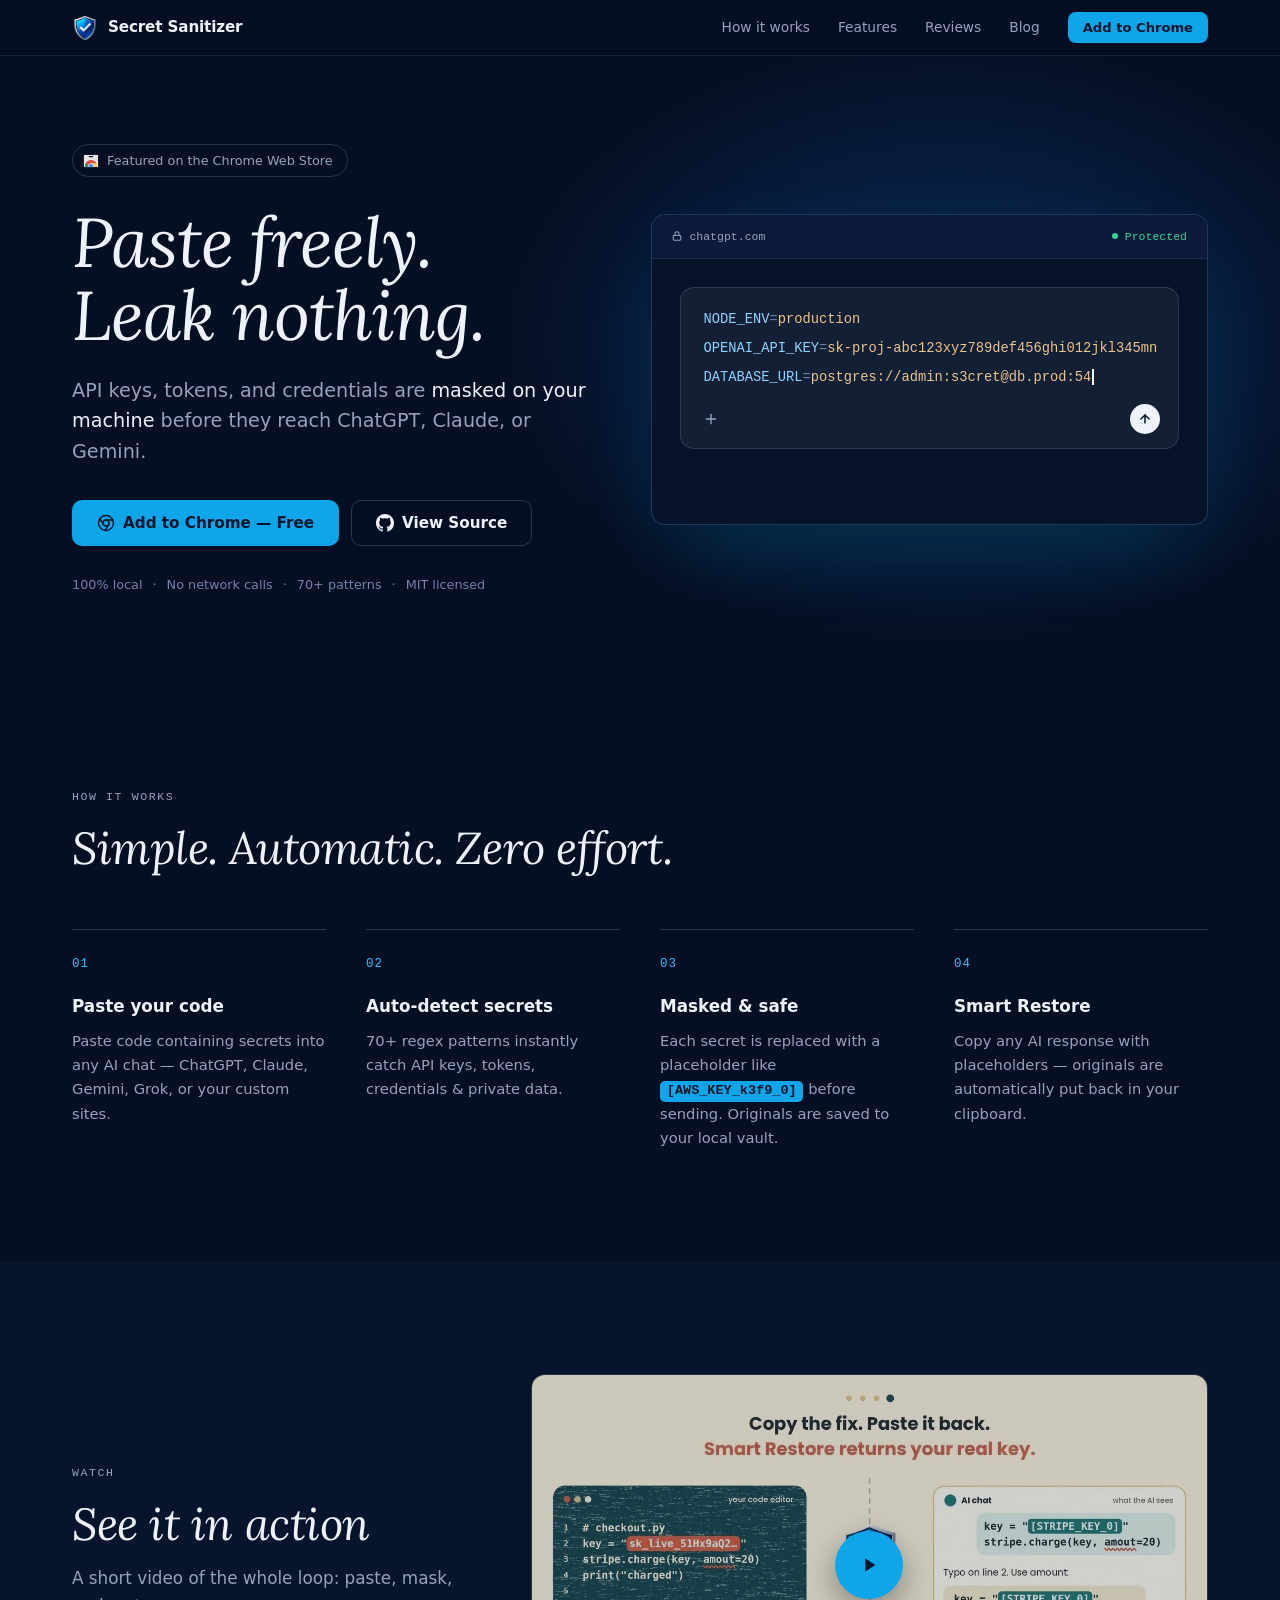
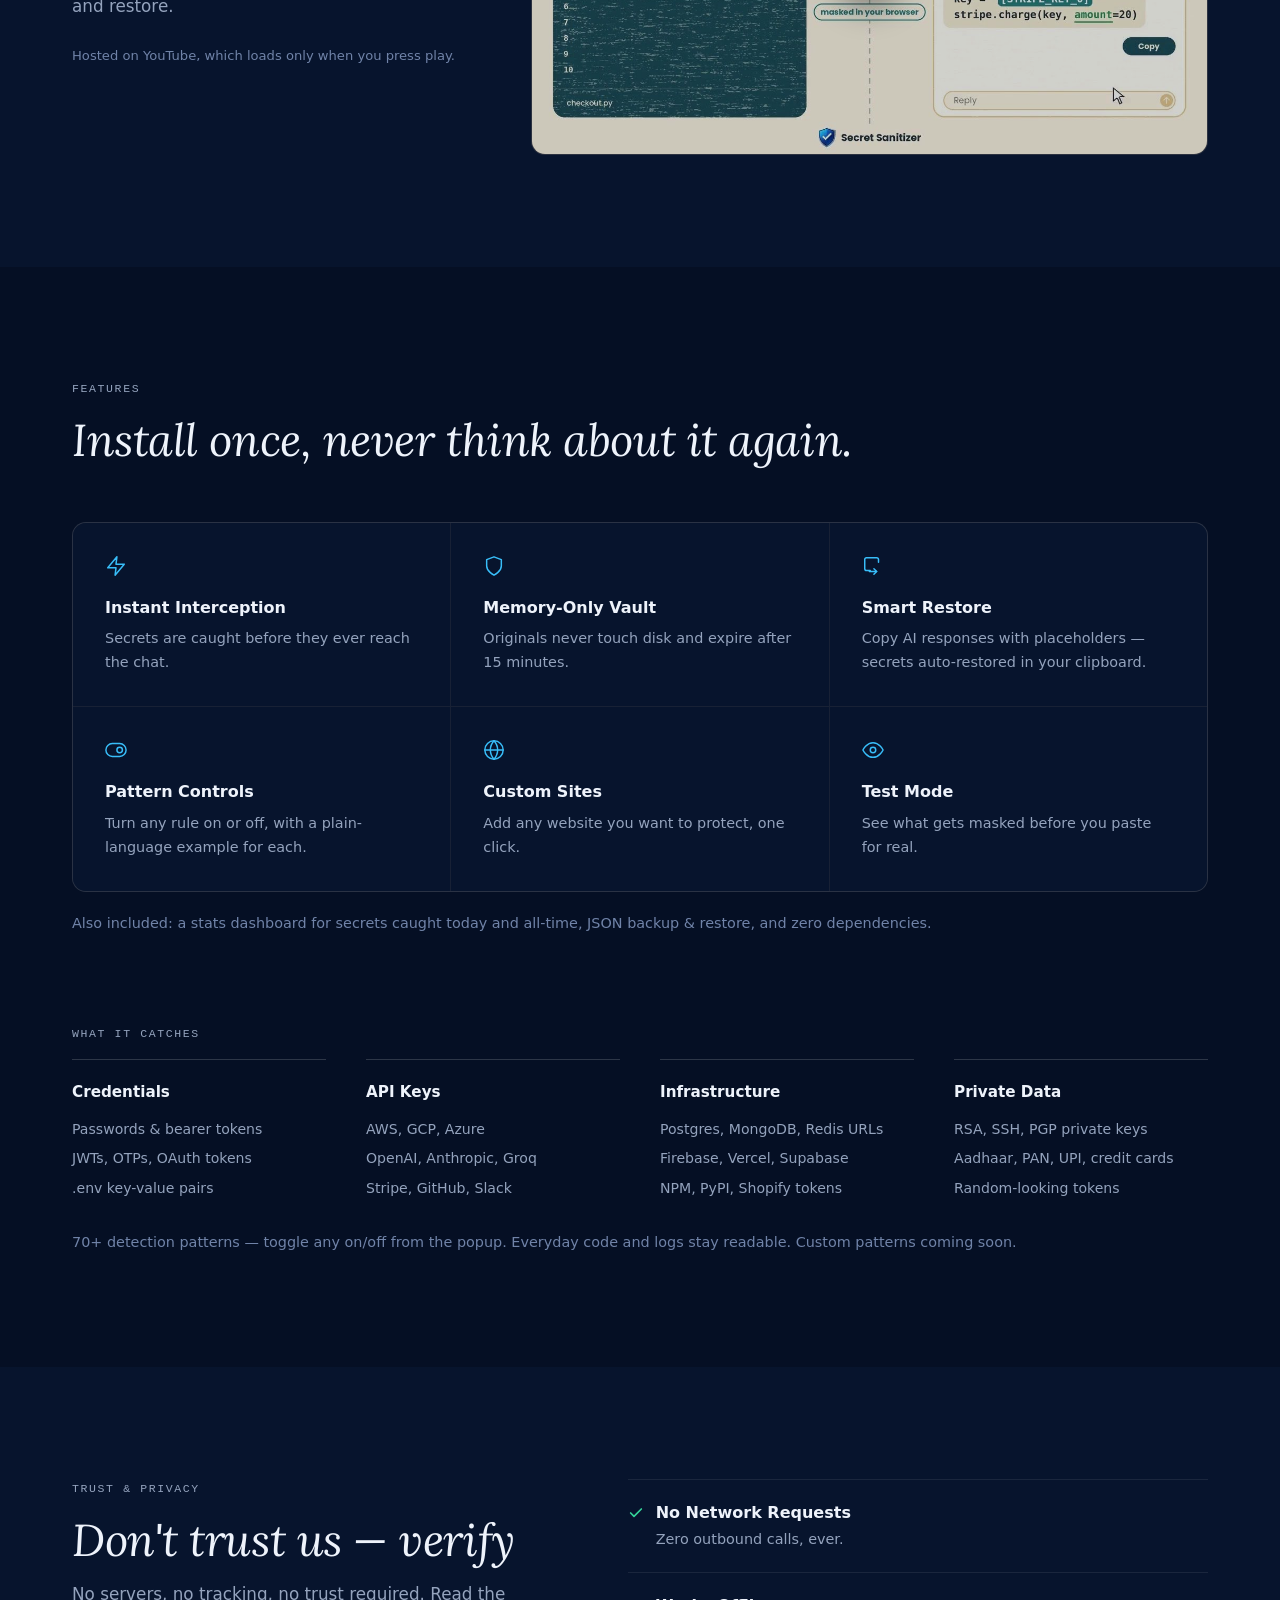
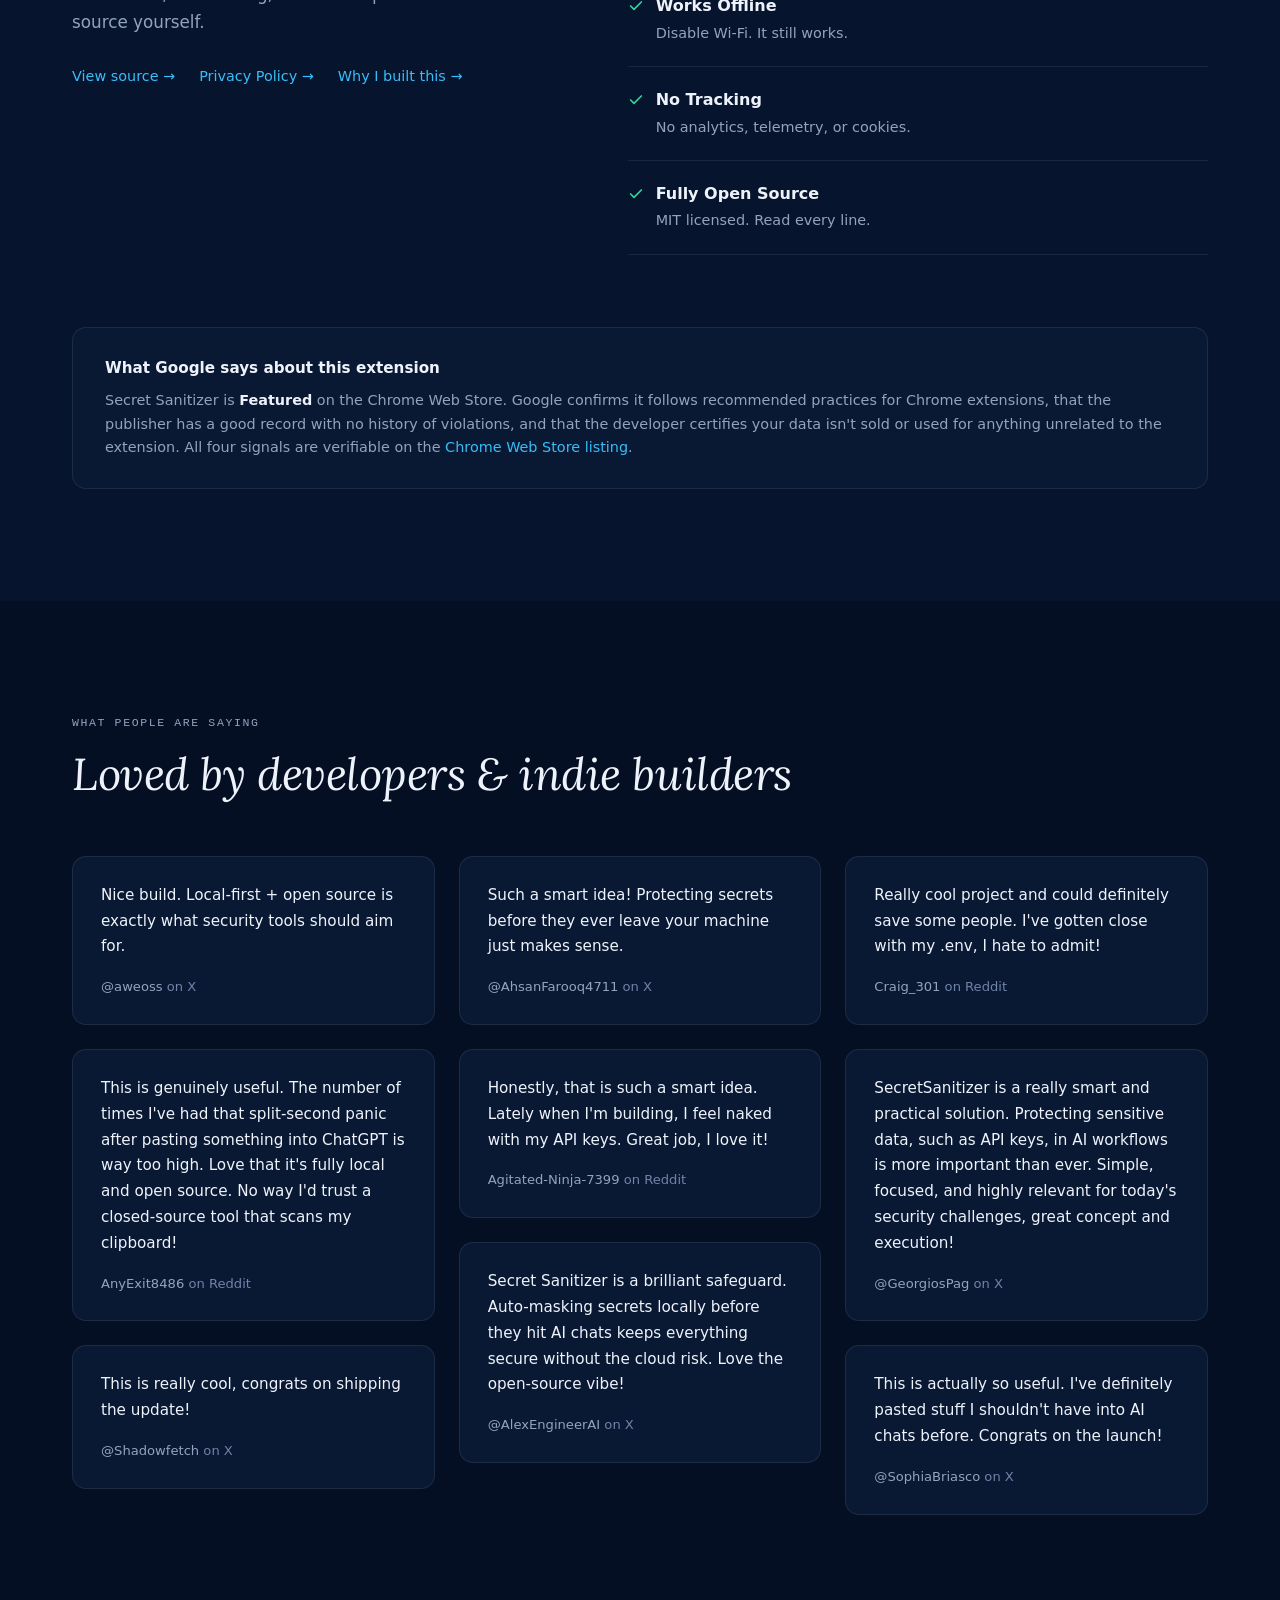
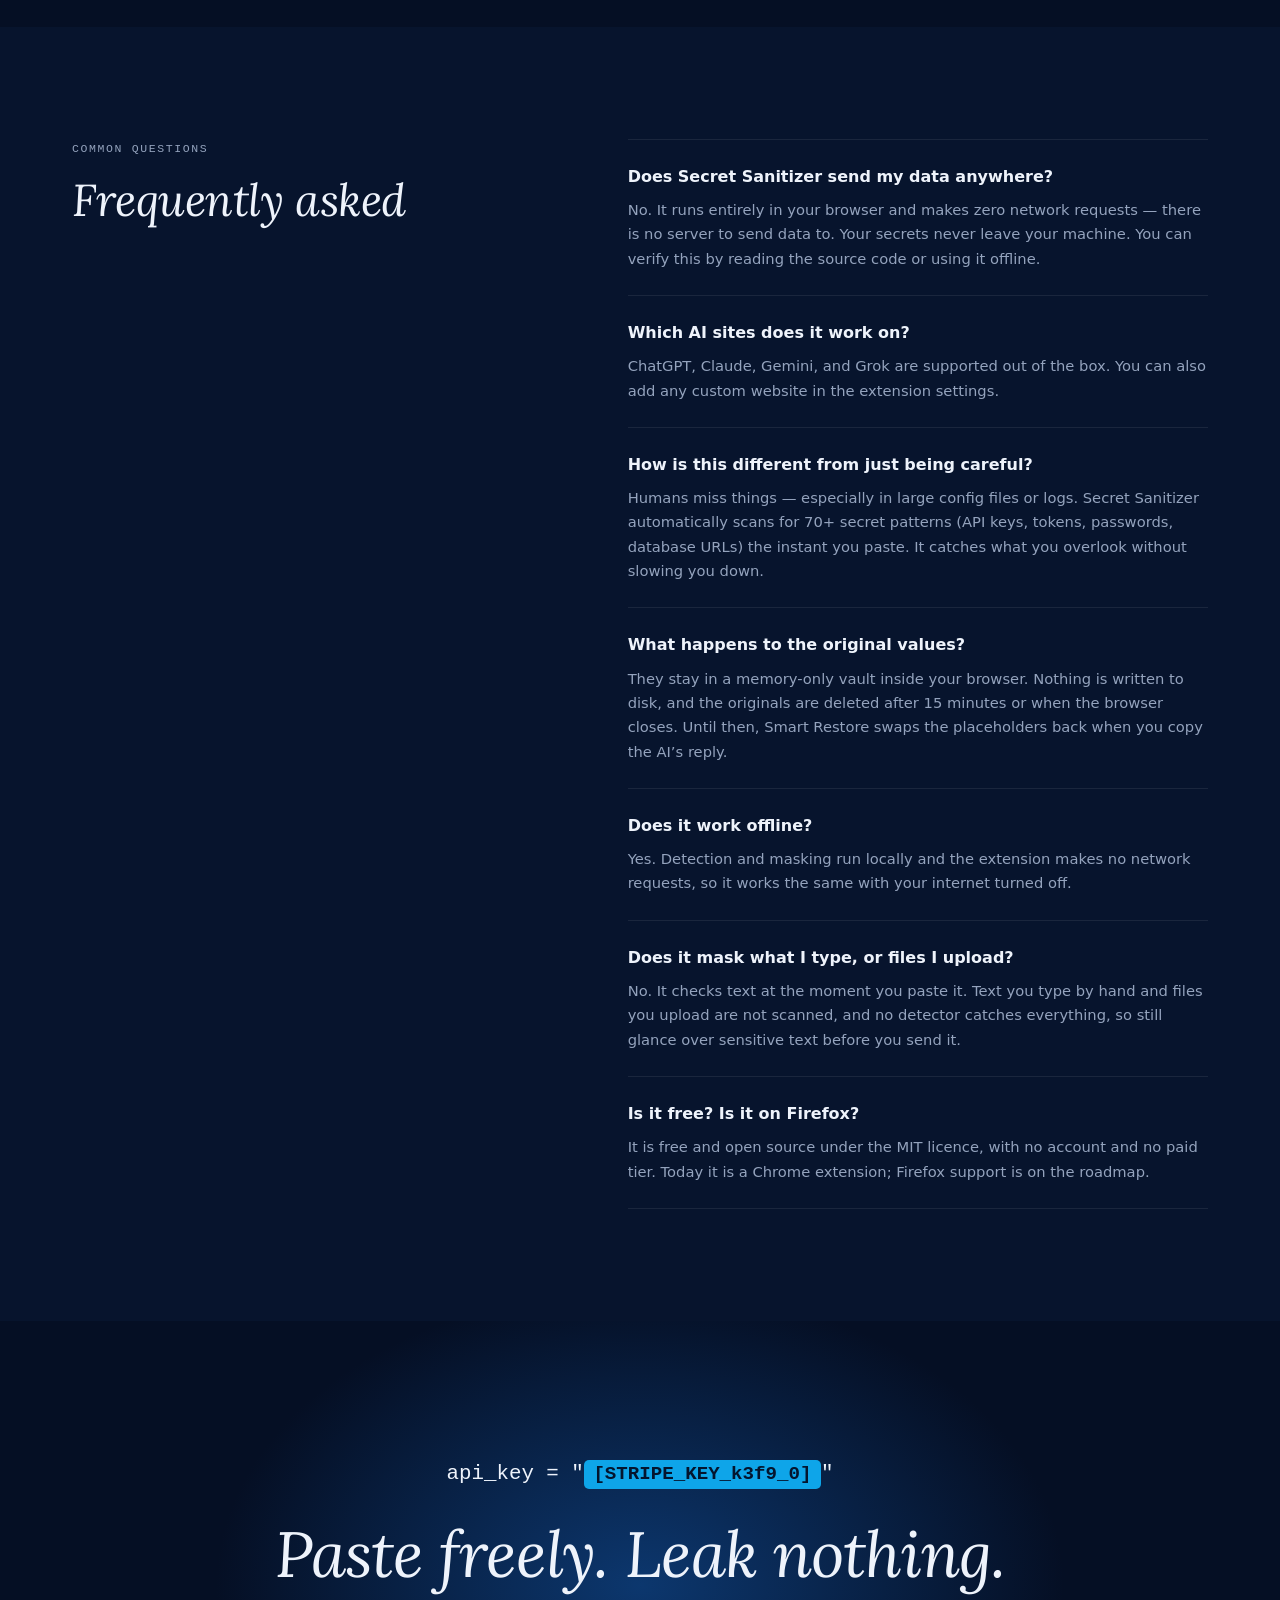
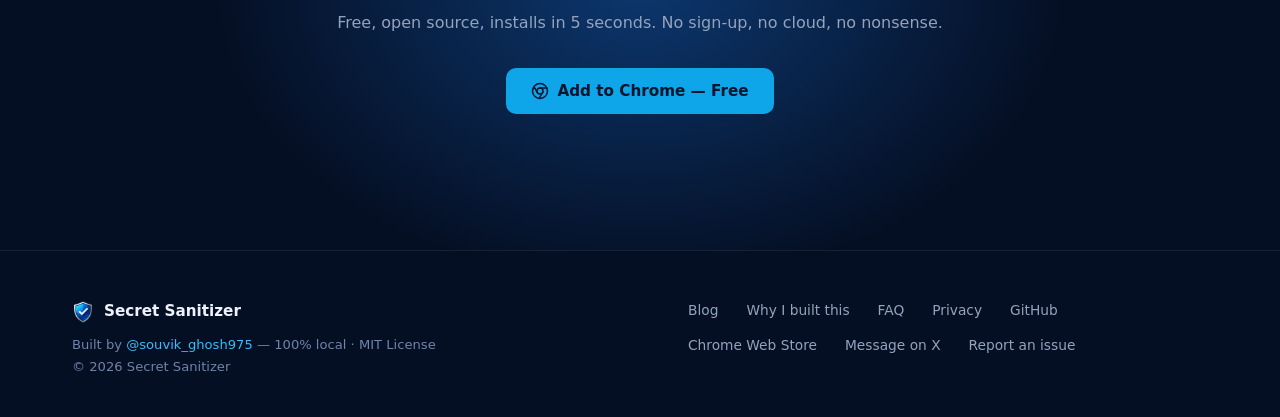
==== commit 9896e9da: "Updated website titles" ====
--- a/website/index.html
+++ b/website/index.html
@@ -3,16 +3,16 @@
 <head>
   <meta charset="UTF-8">
   <meta name="viewport" content="width=device-width, initial-scale=1.0">
-  <title>Secret Sanitizer — Paste Freely, Leak Nothing | Mask Secrets in AI Chats</title>
-  <meta name="description" content="Secret Sanitizer masks API keys, passwords & tokens locally before they reach ChatGPT, Claude, or Gemini. 70+ patterns, 100% open source, zero tracking. Your secrets never leave your machine.">
+  <title>Secret Sanitizer: Mask secrets before they reach AI chats</title>
+  <meta name="description" content="Secret Sanitizer masks API keys, passwords and tokens in your browser before they reach ChatGPT, Claude, Gemini or Grok. 70+ patterns, open source, no tracking.">
   <meta name="robots" content="index, follow">
   <meta name="author" content="Souvik Ghosh">
   <link rel="canonical" href="https://secretsanitizer.com/">
 
   <meta property="og:type" content="website">
   <meta property="og:site_name" content="Secret Sanitizer">
-  <meta property="og:title" content="Secret Sanitizer — Paste Freely, Leak Nothing">
-  <meta property="og:description" content="API keys, tokens & credentials are masked locally before they reach ChatGPT, Claude, or Gemini. 70+ patterns, open source, zero tracking.">
+  <meta property="og:title" content="Secret Sanitizer: Mask secrets before they reach AI chats">
+  <meta property="og:description" content="API keys, passwords and tokens are masked in your browser before they reach ChatGPT, Claude, Gemini or Grok. 70+ patterns, open source, no tracking.">
   <meta property="og:url" content="https://secretsanitizer.com/">
   <meta property="og:image" content="https://secretsanitizer.com/og-card.jpg">
   <meta property="og:image:width" content="2400">
@@ -21,8 +21,8 @@
   <meta property="og:image:alt" content="Secret Sanitizer masks api_key as [STRIPE_KEY_k3f9_0] — Paste freely. Leak nothing.">
   <meta name="twitter:card" content="summary_large_image">
   <meta name="twitter:site" content="@souvik_ghosh975">
-  <meta name="twitter:title" content="Secret Sanitizer — Paste Freely, Leak Nothing">
-  <meta name="twitter:description" content="API keys, tokens & credentials are masked locally before they reach AI chats. 70+ patterns, open source, zero tracking.">
+  <meta name="twitter:title" content="Secret Sanitizer: Mask secrets before they reach AI chats">
+  <meta name="twitter:description" content="API keys, passwords and tokens are masked in your browser before they reach ChatGPT, Claude, Gemini or Grok. 70+ patterns, open source, no tracking.">
   <meta name="twitter:image" content="https://secretsanitizer.com/og-card.jpg">
   <meta name="twitter:image:alt" content="Secret Sanitizer masks api_key as [STRIPE_KEY_k3f9_0] — Paste freely. Leak nothing.">
   <meta name="twitter:creator" content="@souvik_ghosh975">
@@ -37,7 +37,7 @@
     "applicationCategory": "BrowserApplication",
     "operatingSystem": "Chrome",
     "softwareVersion": "2.4.2",
-    "description": "Masks API keys, passwords & tokens locally before they reach ChatGPT, Claude, or Gemini. 70+ patterns, 100% open source, zero tracking.",
+    "description": "Masks API keys, passwords and tokens in your browser before they reach ChatGPT, Claude, Gemini or Grok. 70+ patterns, open source, no tracking.",
     "url": "https://secretsanitizer.com/",
     "downloadUrl": "https://chromewebstore.google.com/detail/secret-sanitizer/genolcmpopiemhpbdnhkaefllchgekja",
     "author": { "@type": "Person", "name": "Souvik Ghosh", "url": "https://x.com/souvik_ghosh975" },
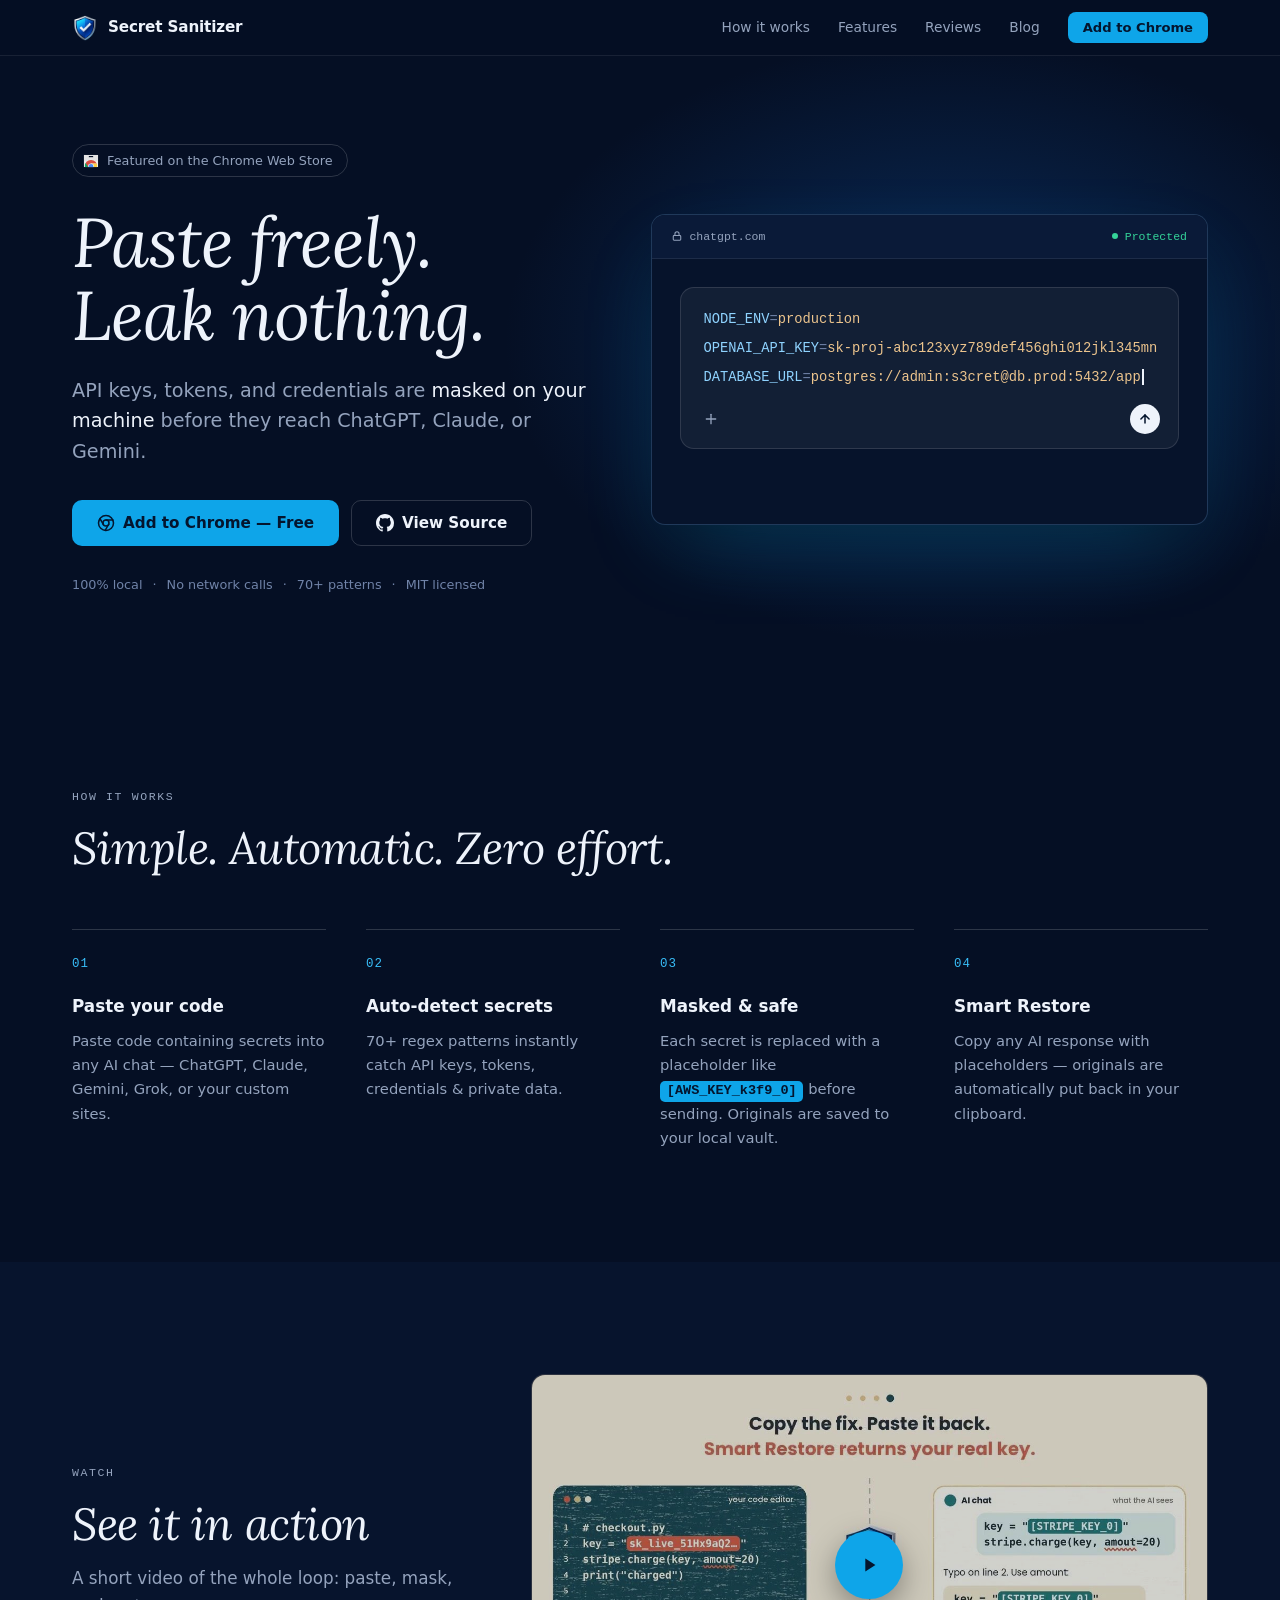
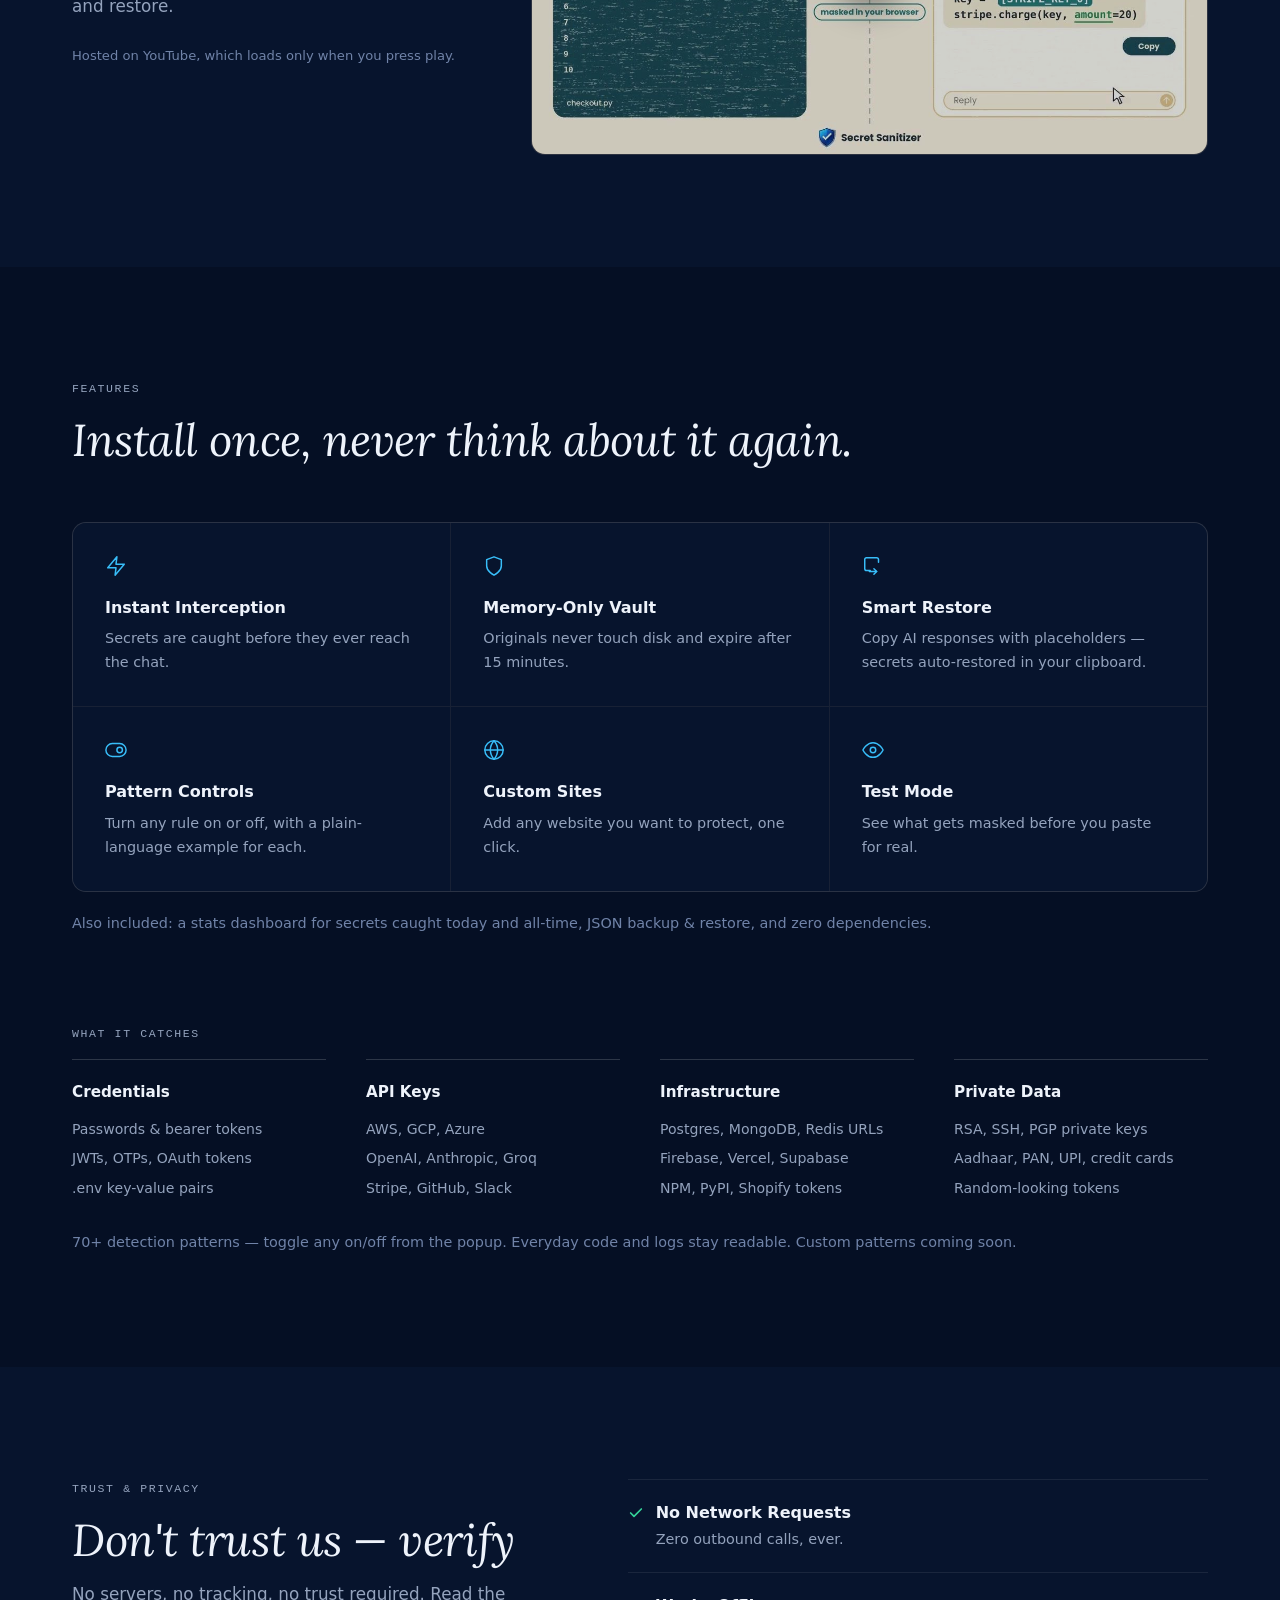
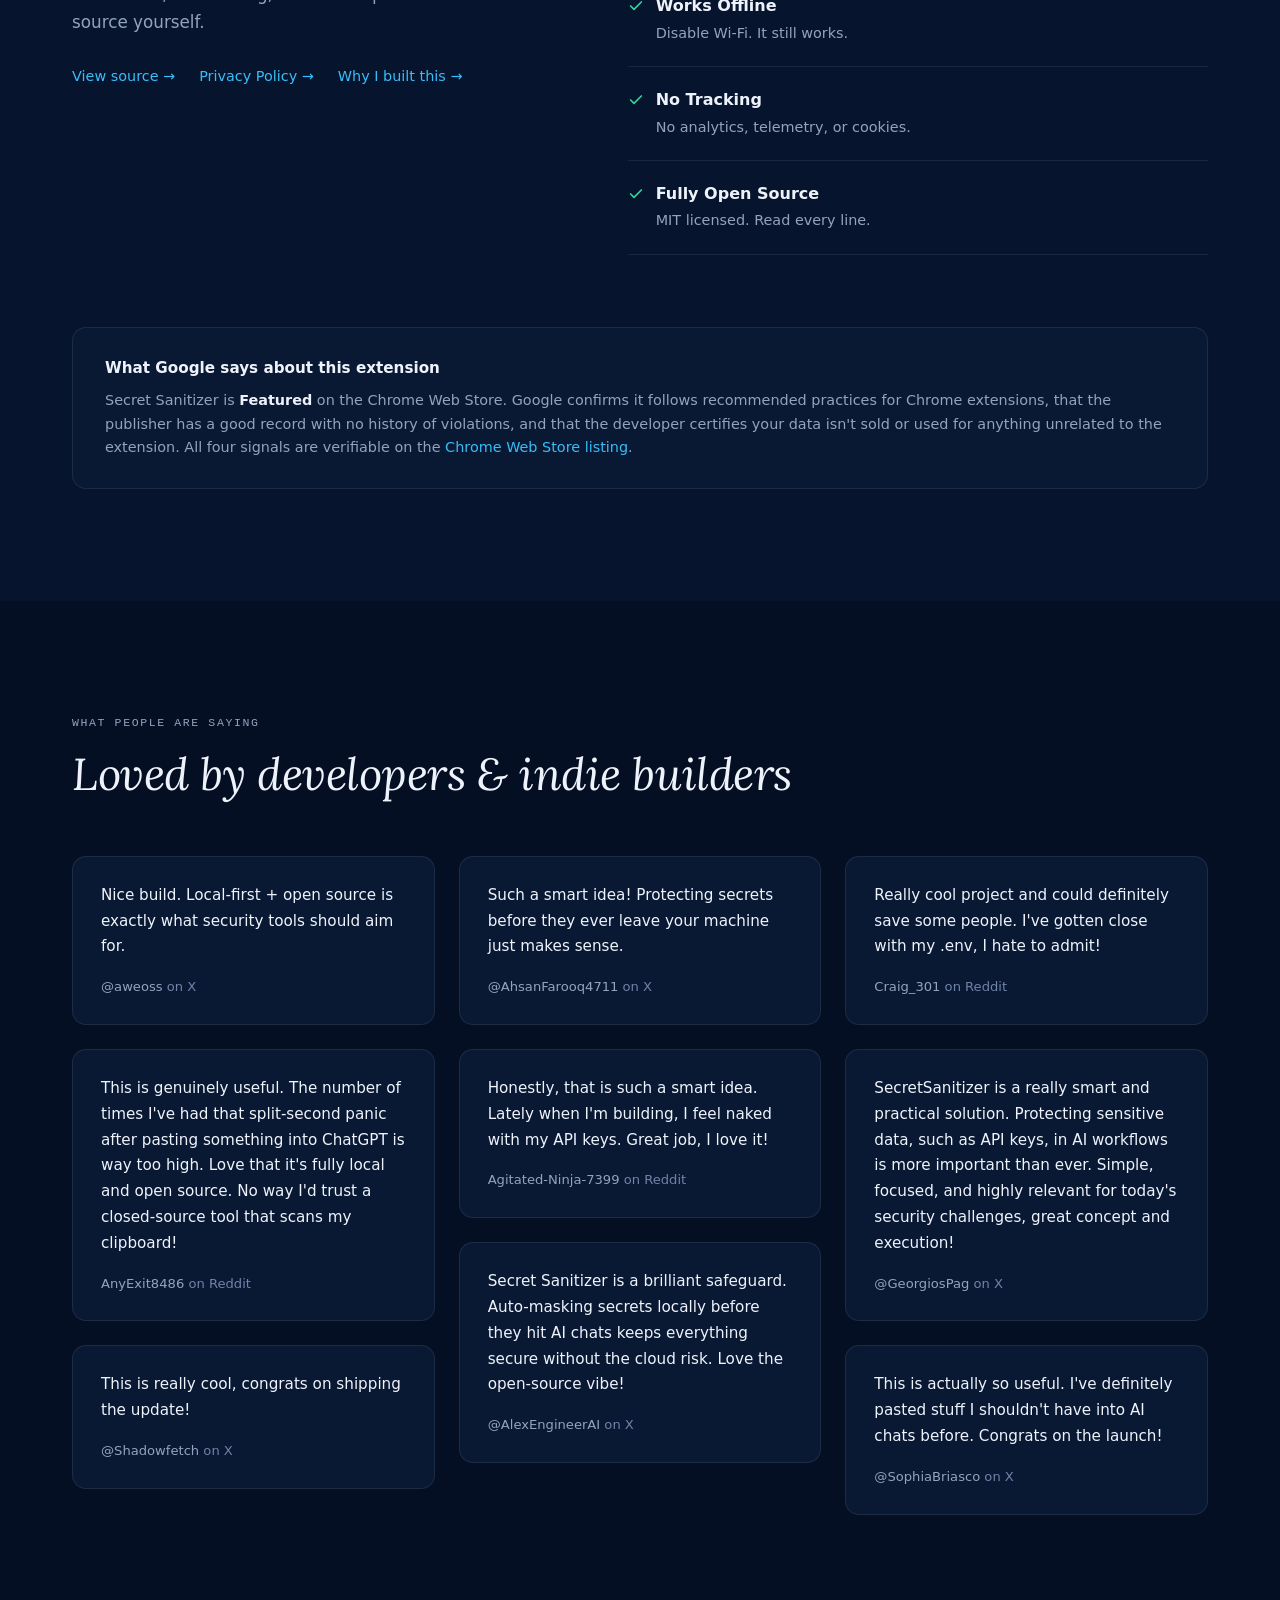
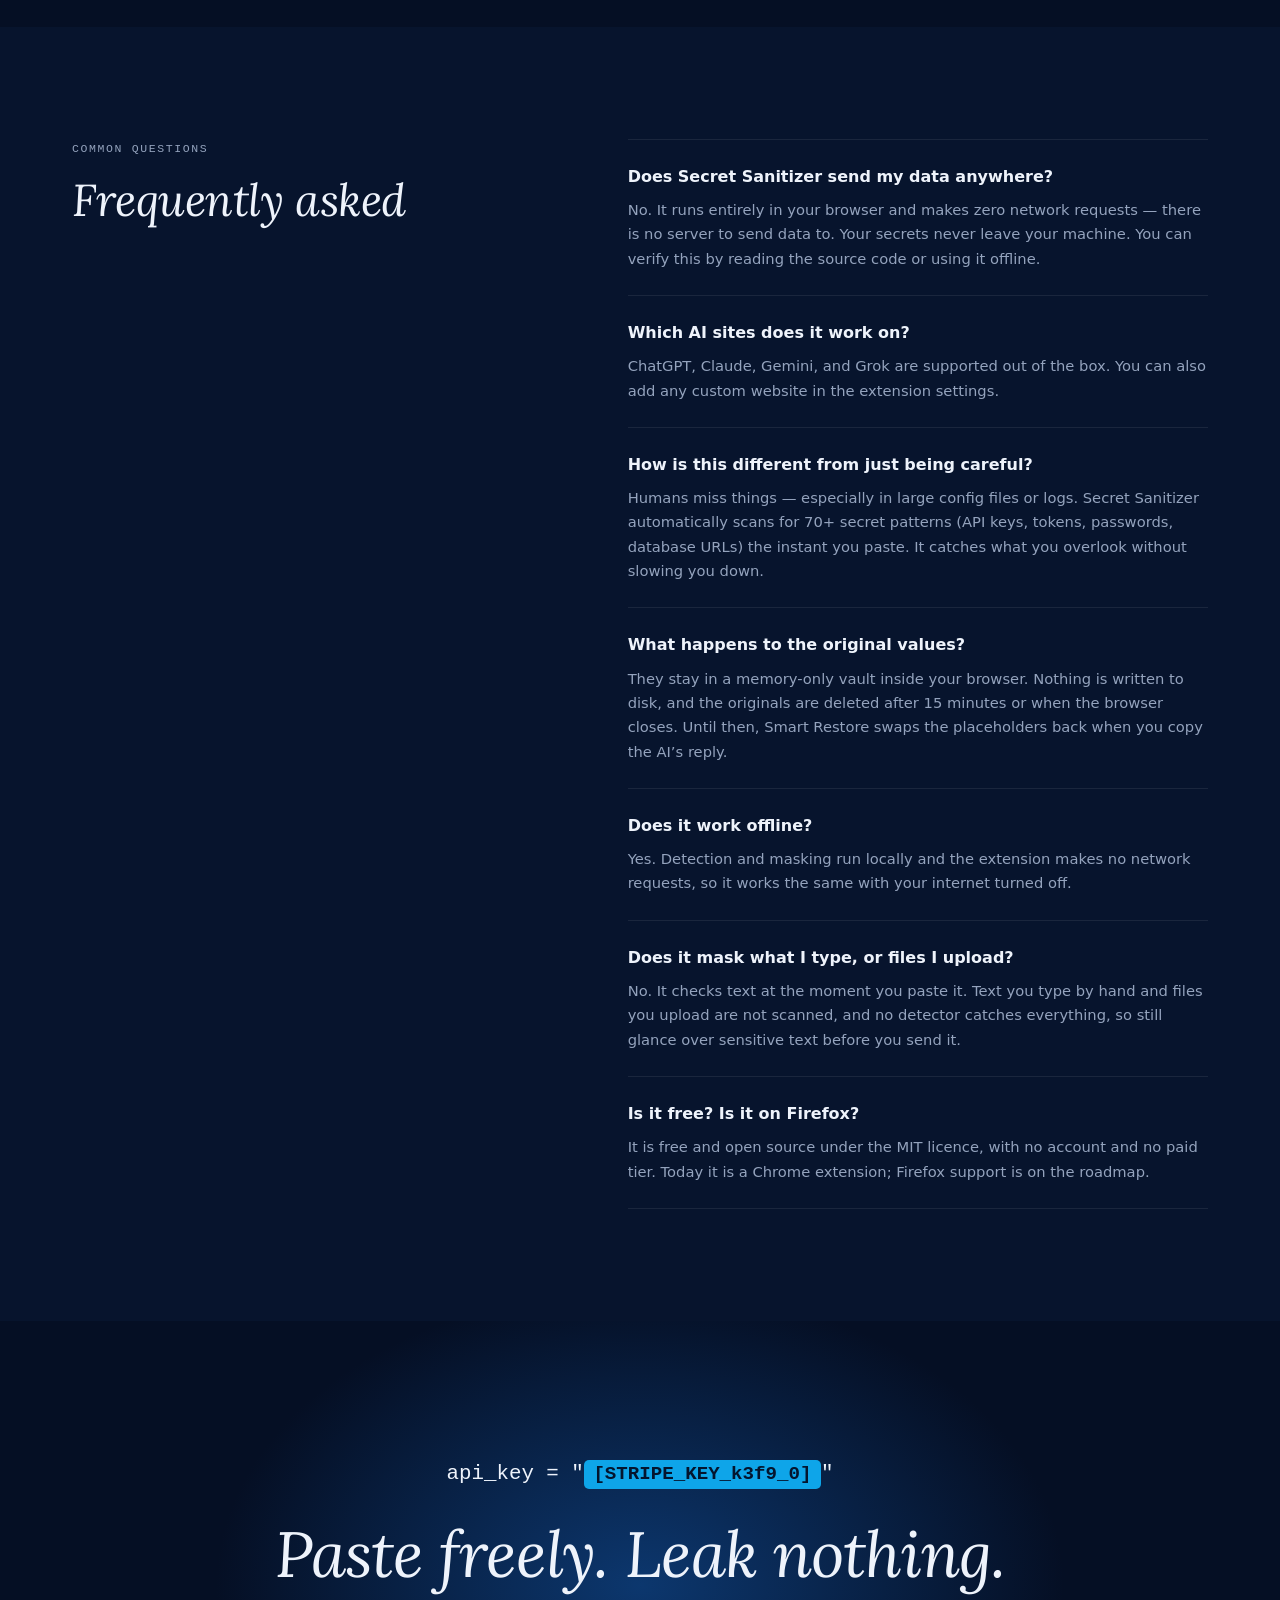
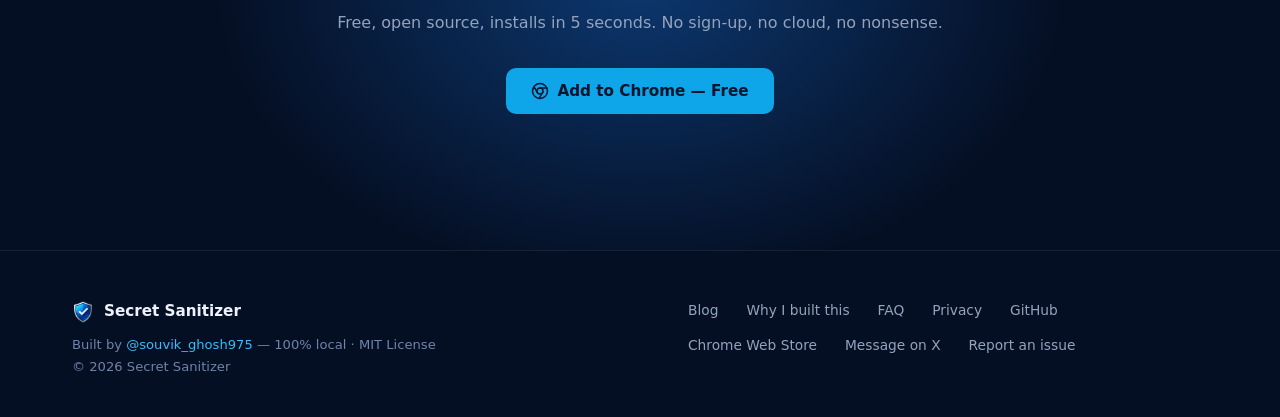
==== commit 6cac12f8: "Website: internal links use clean root-relative URLs that match the canonicals" ====
--- a/website/index.html
+++ b/website/index.html
@@ -400,7 +400,7 @@
 
   <nav class="navbar">
     <div class="nav-inner">
-      <a href="./" class="nav-brand">
+      <a href="/" class="nav-brand">
         <img src="icon-128.png" alt="" width="26" height="26">
         <span>Secret Sanitizer</span>
       </a>
@@ -408,7 +408,7 @@
         <a href="#how-it-works">How it works</a>
         <a href="#features">Features</a>
         <a href="#reviews">Reviews</a>
-        <a href="blog/">Blog</a>
+        <a href="/blog/">Blog</a>
         <a href="https://chromewebstore.google.com/detail/secret-sanitizer/genolcmpopiemhpbdnhkaefllchgekja" class="btn btn-primary btn-sm" target="_blank" rel="noopener noreferrer">Add to Chrome</a>
       </div>
     </div>
@@ -626,8 +626,8 @@
             <p class="section-sub">No servers, no tracking, no trust required. Read the source yourself.</p>
             <div class="head-links">
               <a class="text-link" href="https://github.com/souvikghosh957/secret-sanitizer-extension" target="_blank" rel="noopener noreferrer">View source &rarr;</a>
-              <a class="text-link" href="privacy.html">Privacy Policy &rarr;</a>
-              <a class="text-link" href="blog/why-i-built-secret-sanitizer.html">Why I built this &rarr;</a>
+              <a class="text-link" href="/privacy">Privacy Policy &rarr;</a>
+              <a class="text-link" href="/blog/why-i-built-secret-sanitizer">Why I built this &rarr;</a>
             </div>
           </div>
           <ul class="checks">
@@ -753,15 +753,15 @@
   <footer class="site-footer" id="contact">
     <div class="footer-inner">
       <div>
-        <a href="./" class="footer-brand"><img src="icon-128.png" alt="" width="22" height="22">Secret Sanitizer</a>
+        <a href="/" class="footer-brand"><img src="icon-128.png" alt="" width="22" height="22">Secret Sanitizer</a>
         <p class="footer-credit">Built by <a href="https://x.com/souvik_ghosh975" target="_blank" rel="noopener noreferrer">@souvik_ghosh975</a> &mdash; 100% local &middot; MIT License</p>
         <p class="footer-credit">&copy; 2026 Secret Sanitizer</p>
       </div>
       <nav class="footer-links" aria-label="Footer">
-        <a href="blog/">Blog</a>
-        <a href="blog/why-i-built-secret-sanitizer.html">Why I built this</a>
+        <a href="/blog/">Blog</a>
+        <a href="/blog/why-i-built-secret-sanitizer">Why I built this</a>
         <a href="#faq">FAQ</a>
-        <a href="privacy.html">Privacy</a>
+        <a href="/privacy">Privacy</a>
         <a href="https://github.com/souvikghosh957/secret-sanitizer-extension" target="_blank" rel="noopener noreferrer">GitHub</a>
         <a href="https://chromewebstore.google.com/detail/secret-sanitizer/genolcmpopiemhpbdnhkaefllchgekja" target="_blank" rel="noopener noreferrer">Chrome Web Store</a>
         <a href="https://x.com/souvik_ghosh975" target="_blank" rel="noopener noreferrer">Message on X</a>
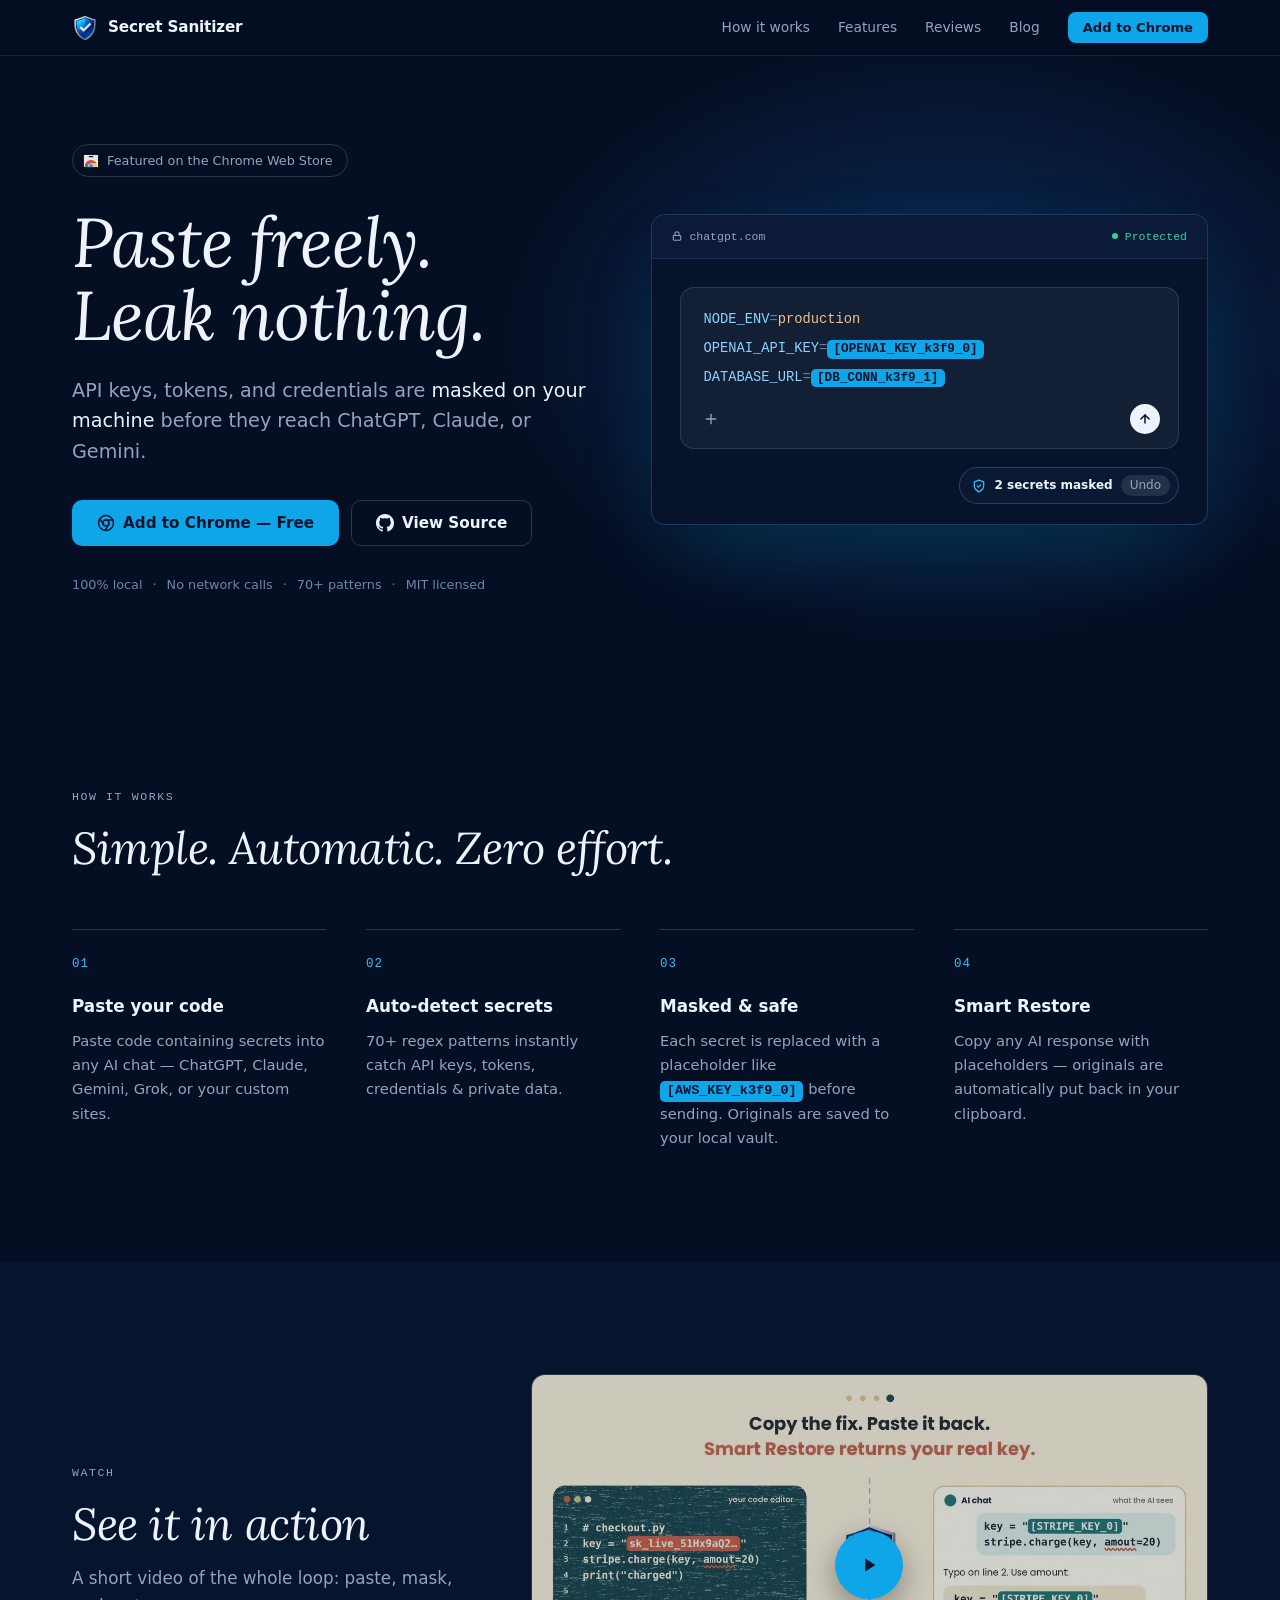
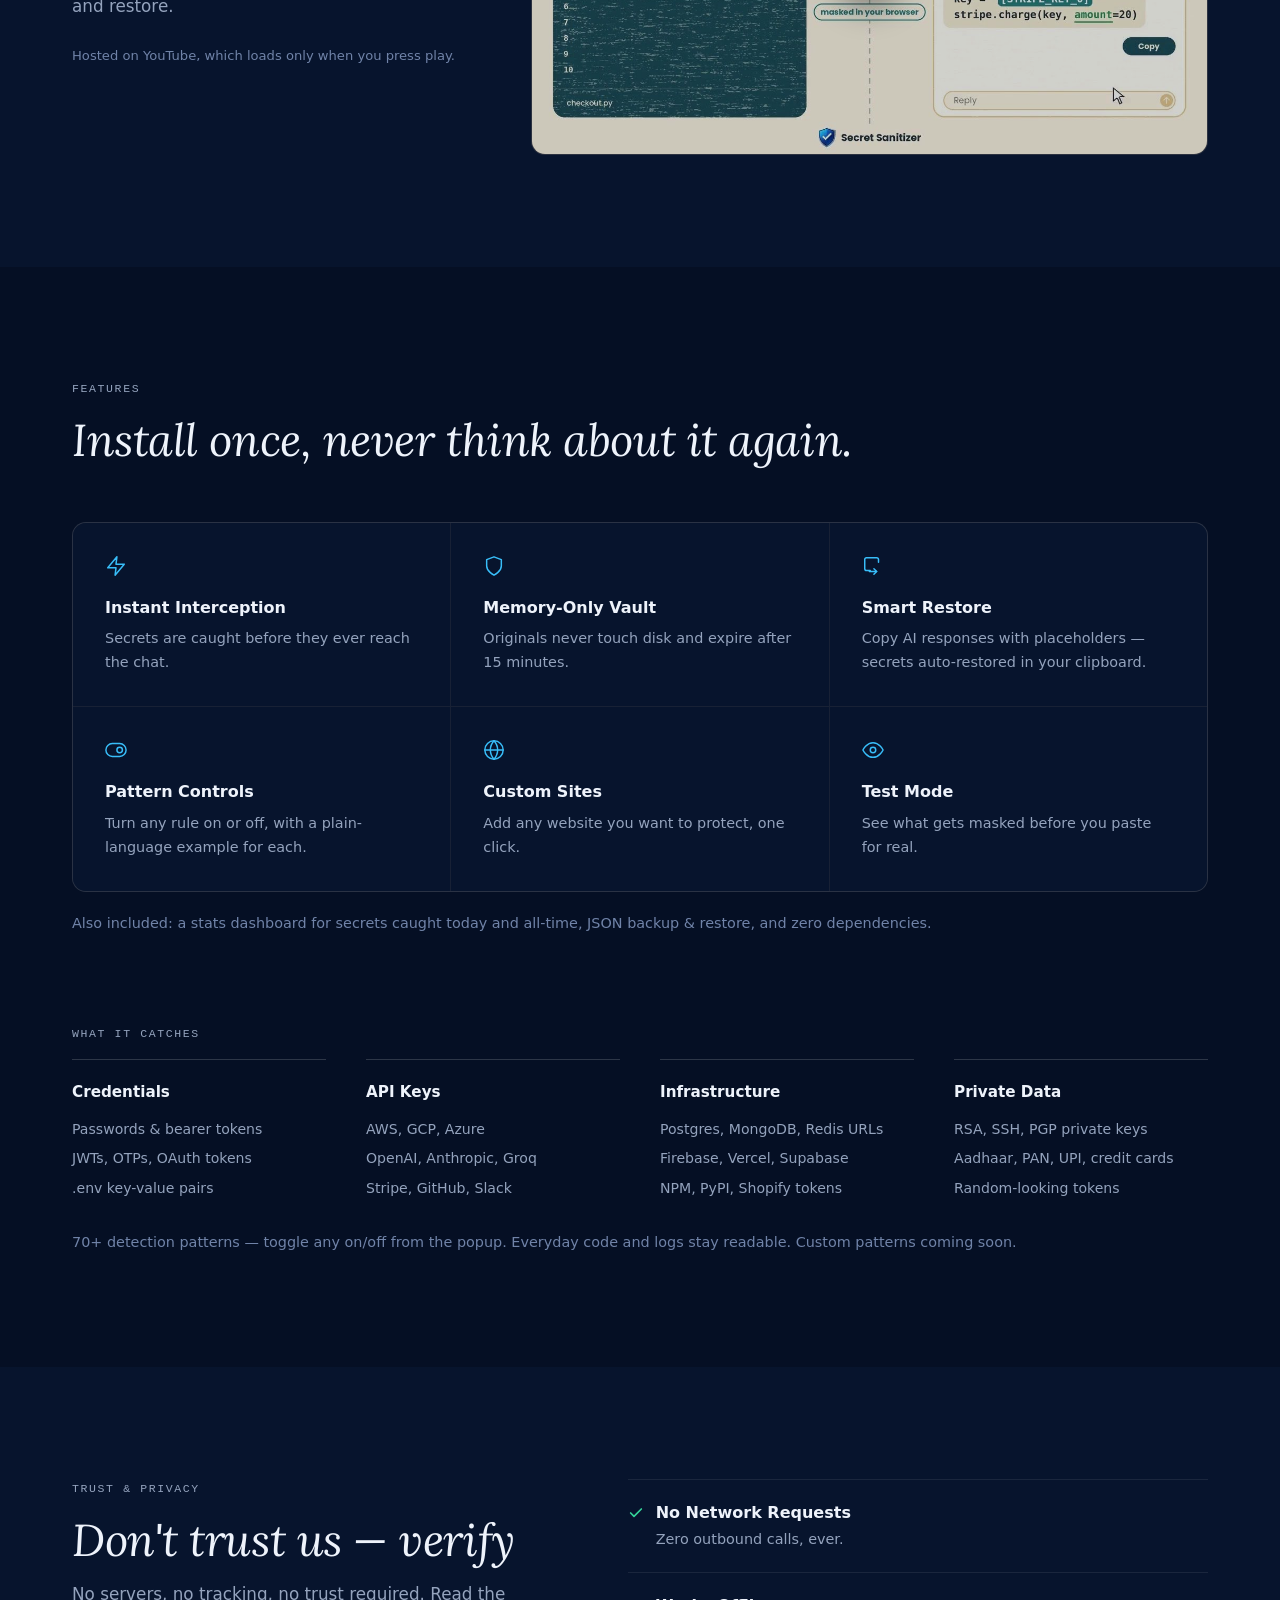
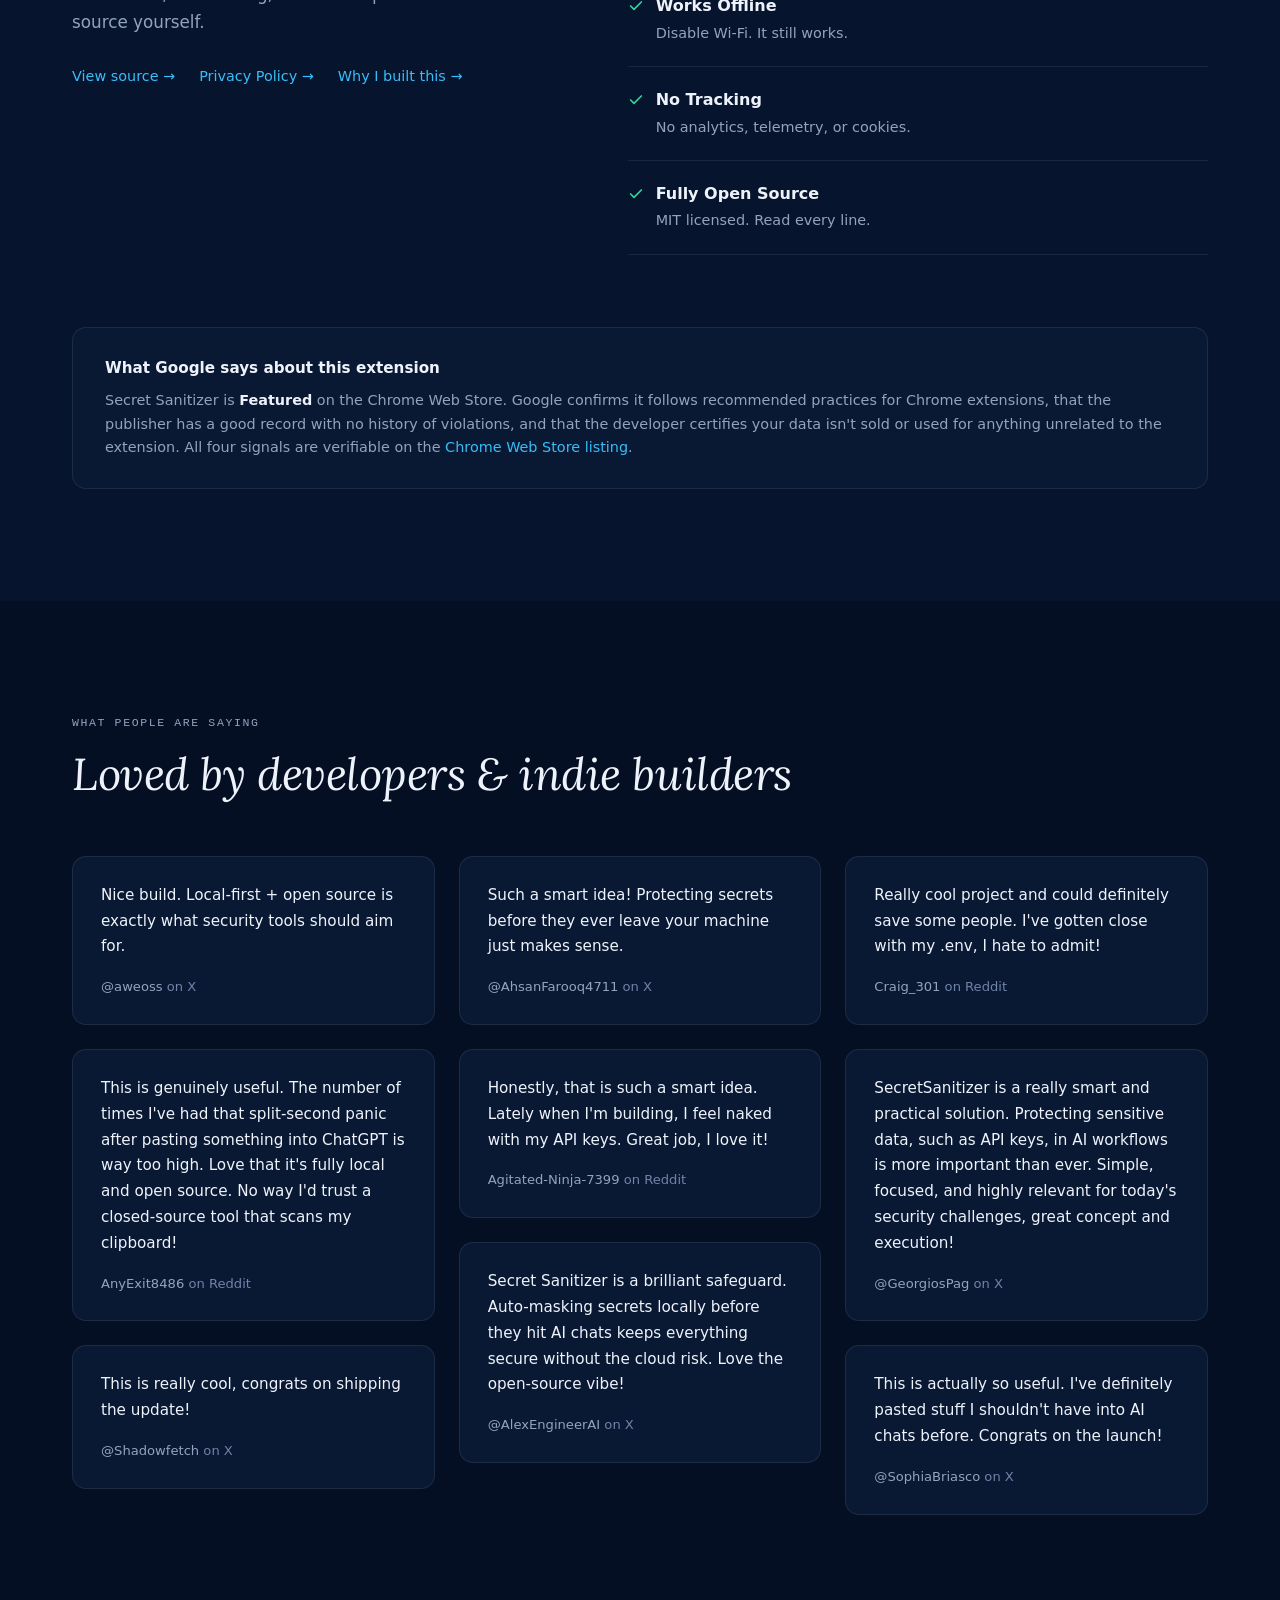
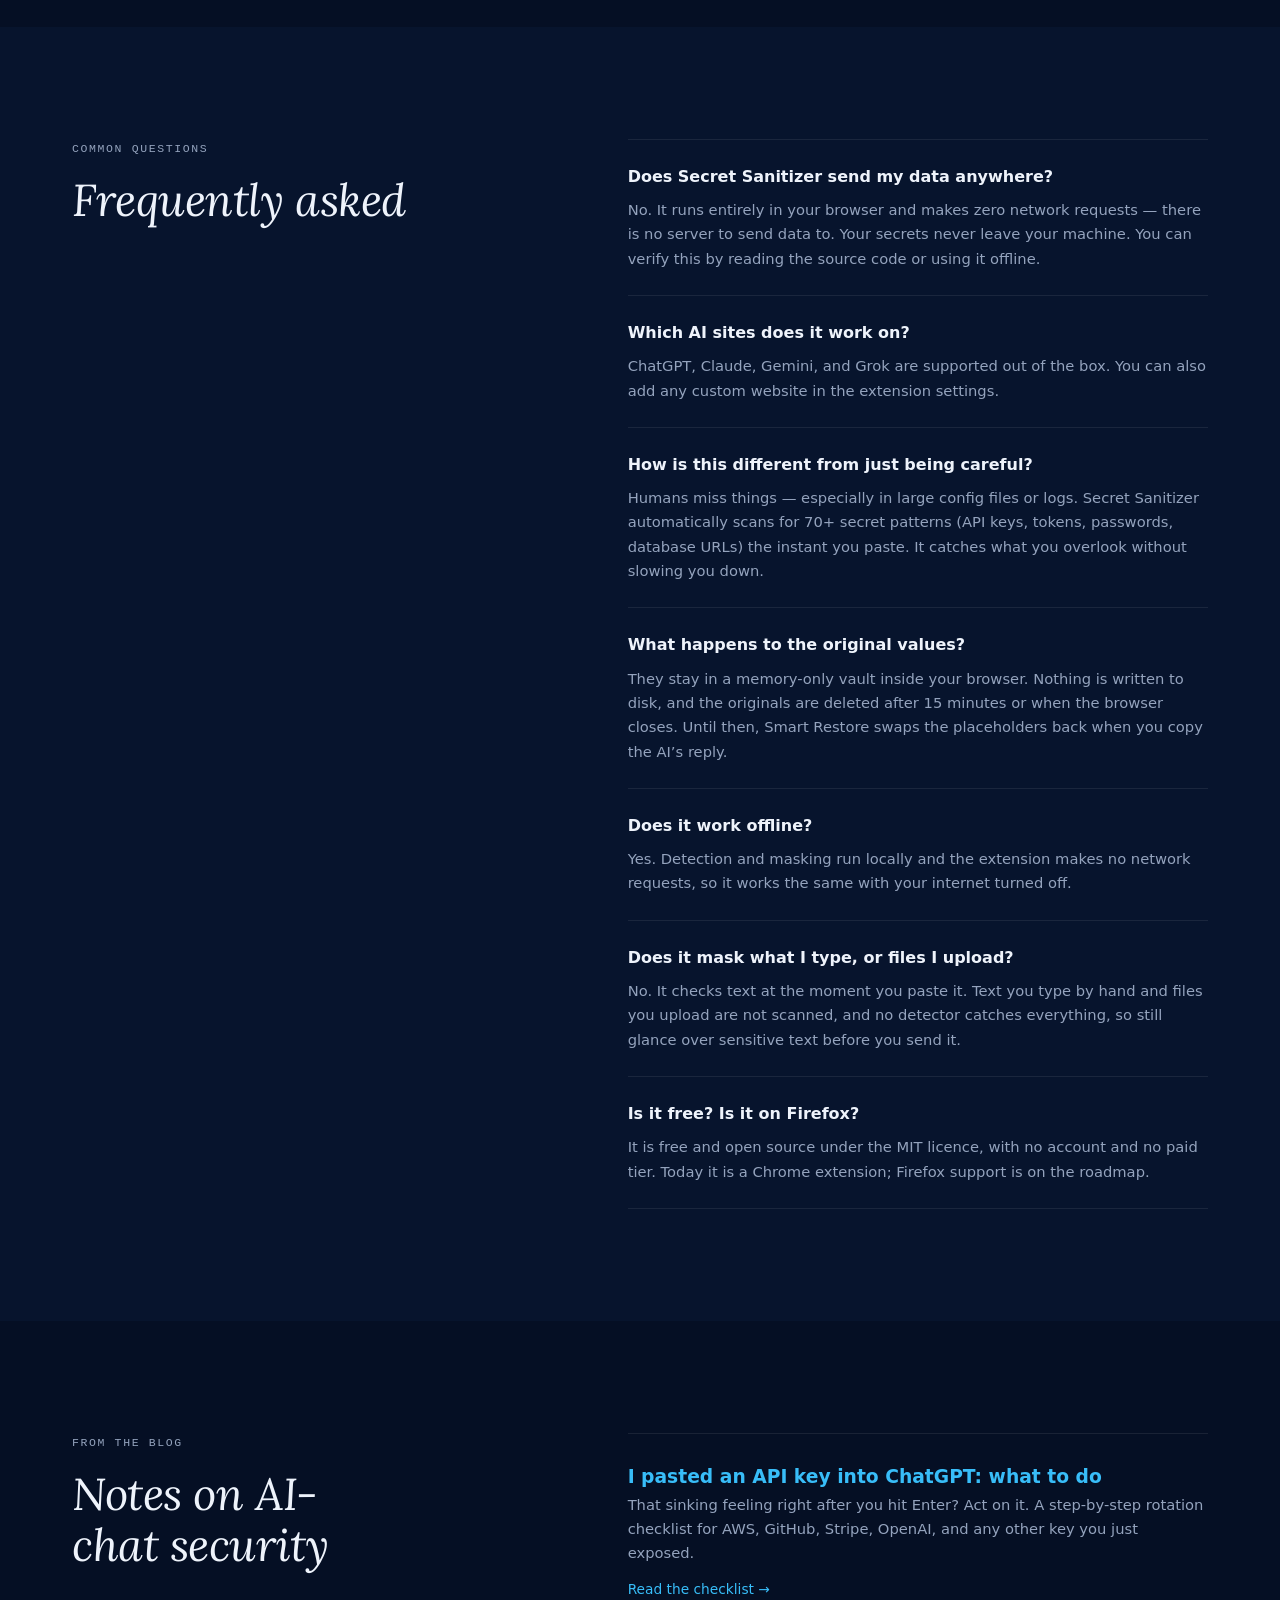
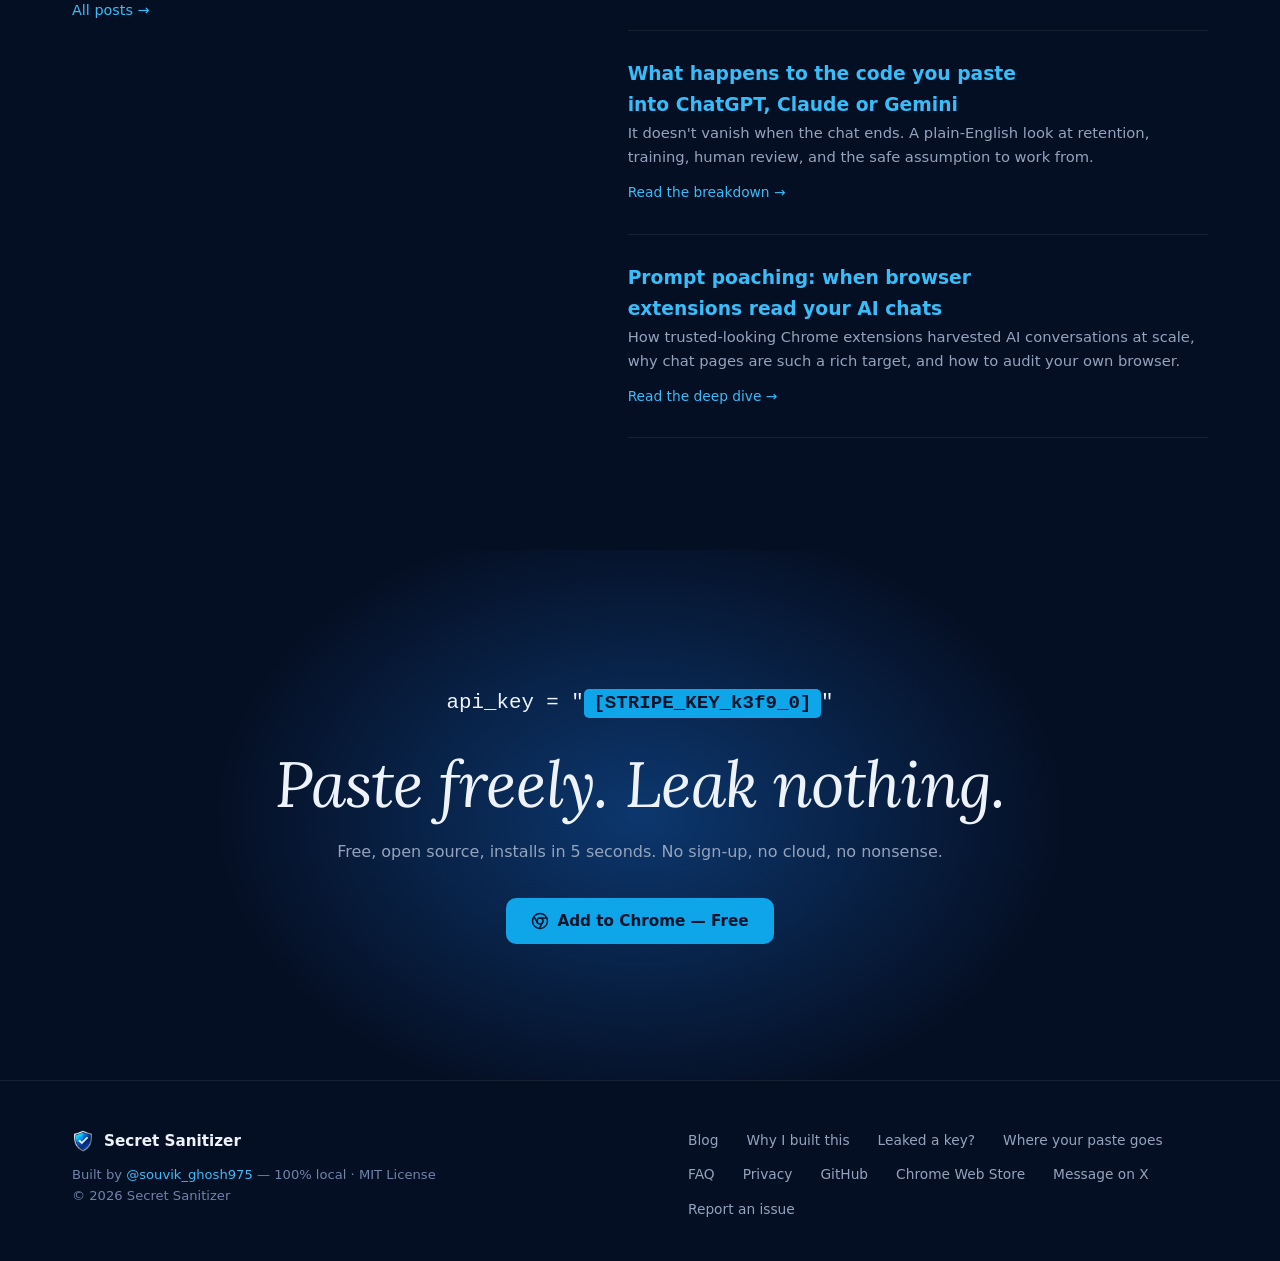
==== commit 04cd376e: "Website: add the two guide posts to the footer on every page" ====
--- a/website/index.html
+++ b/website/index.html
@@ -735,6 +735,38 @@
       </div>
     </section>
 
+    <!-- ======================== BLOG ======================== -->
+    <section class="section" id="blog">
+      <div class="container fade-up">
+        <div class="split">
+          <div class="section-head">
+            <span class="section-label">From the blog</span>
+            <h2 class="section-title">Notes on AI-chat security</h2>
+            <div class="head-links">
+              <a class="text-link" href="/blog/">All posts &rarr;</a>
+            </div>
+          </div>
+          <div>
+            <a class="post-card" href="/blog/pasted-api-key-into-chatgpt">
+              <h3>I pasted an API key into ChatGPT: what to do</h3>
+              <p>That sinking feeling right after you hit Enter? Act on it. A step-by-step rotation checklist for AWS, GitHub, Stripe, OpenAI, and any other key you just exposed.</p>
+              <span class="post-more">Read the checklist &rarr;</span>
+            </a>
+            <a class="post-card" href="/blog/what-happens-to-data-you-paste-into-ai">
+              <h3>What happens to the code you paste into ChatGPT, Claude or Gemini</h3>
+              <p>It doesn't vanish when the chat ends. A plain-English look at retention, training, human review, and the safe assumption to work from.</p>
+              <span class="post-more">Read the breakdown &rarr;</span>
+            </a>
+            <a class="post-card" href="/blog/prompt-poaching">
+              <h3>Prompt poaching: when browser extensions read your AI chats</h3>
+              <p>How trusted-looking Chrome extensions harvested AI conversations at scale, why chat pages are such a rich target, and how to audit your own browser.</p>
+              <span class="post-more">Read the deep dive &rarr;</span>
+            </a>
+          </div>
+        </div>
+      </div>
+    </section>
+
     <!-- ======================== CTA ======================== -->
     <section class="cta">
       <div class="container fade-up">
@@ -760,6 +792,8 @@
       <nav class="footer-links" aria-label="Footer">
         <a href="/blog/">Blog</a>
         <a href="/blog/why-i-built-secret-sanitizer">Why I built this</a>
+        <a href="/blog/pasted-api-key-into-chatgpt">Leaked a key?</a>
+        <a href="/blog/what-happens-to-data-you-paste-into-ai">Where your paste goes</a>
         <a href="#faq">FAQ</a>
         <a href="/privacy">Privacy</a>
         <a href="https://github.com/souvikghosh957/secret-sanitizer-extension" target="_blank" rel="noopener noreferrer">GitHub</a>
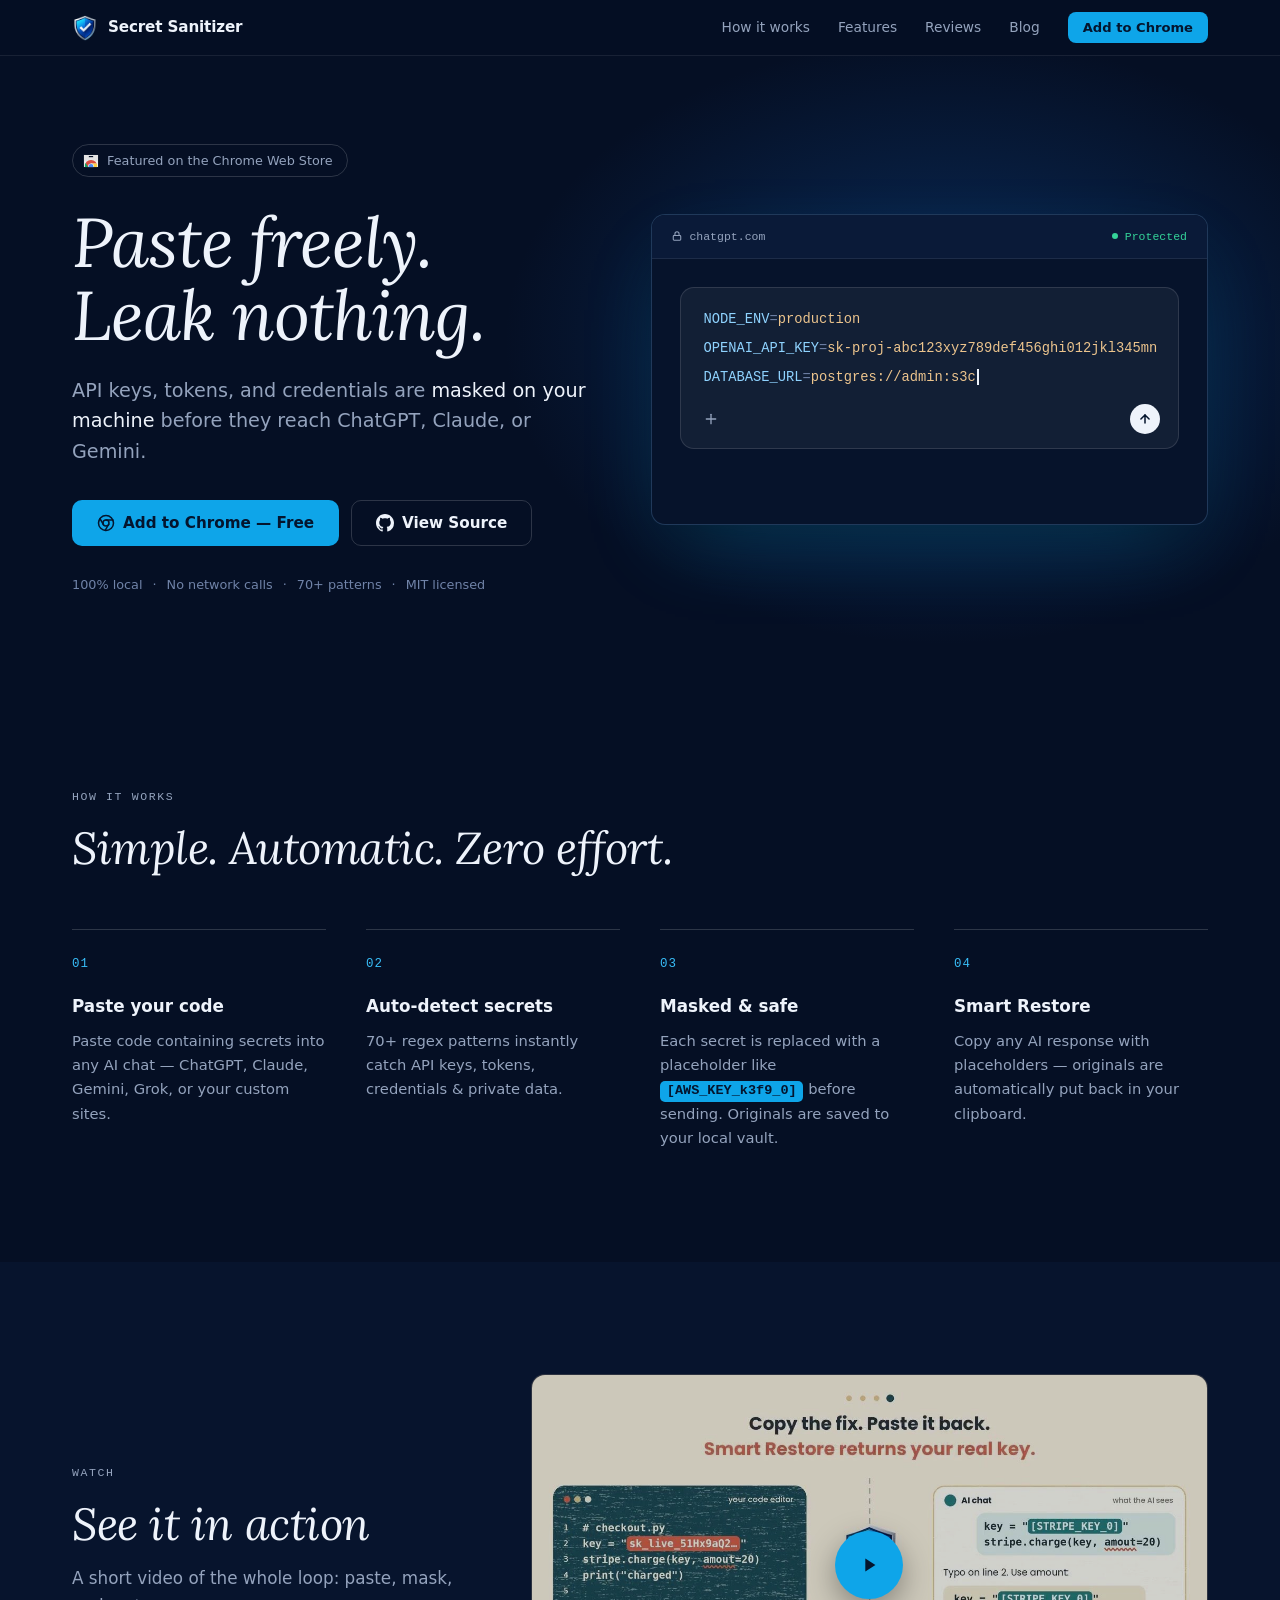
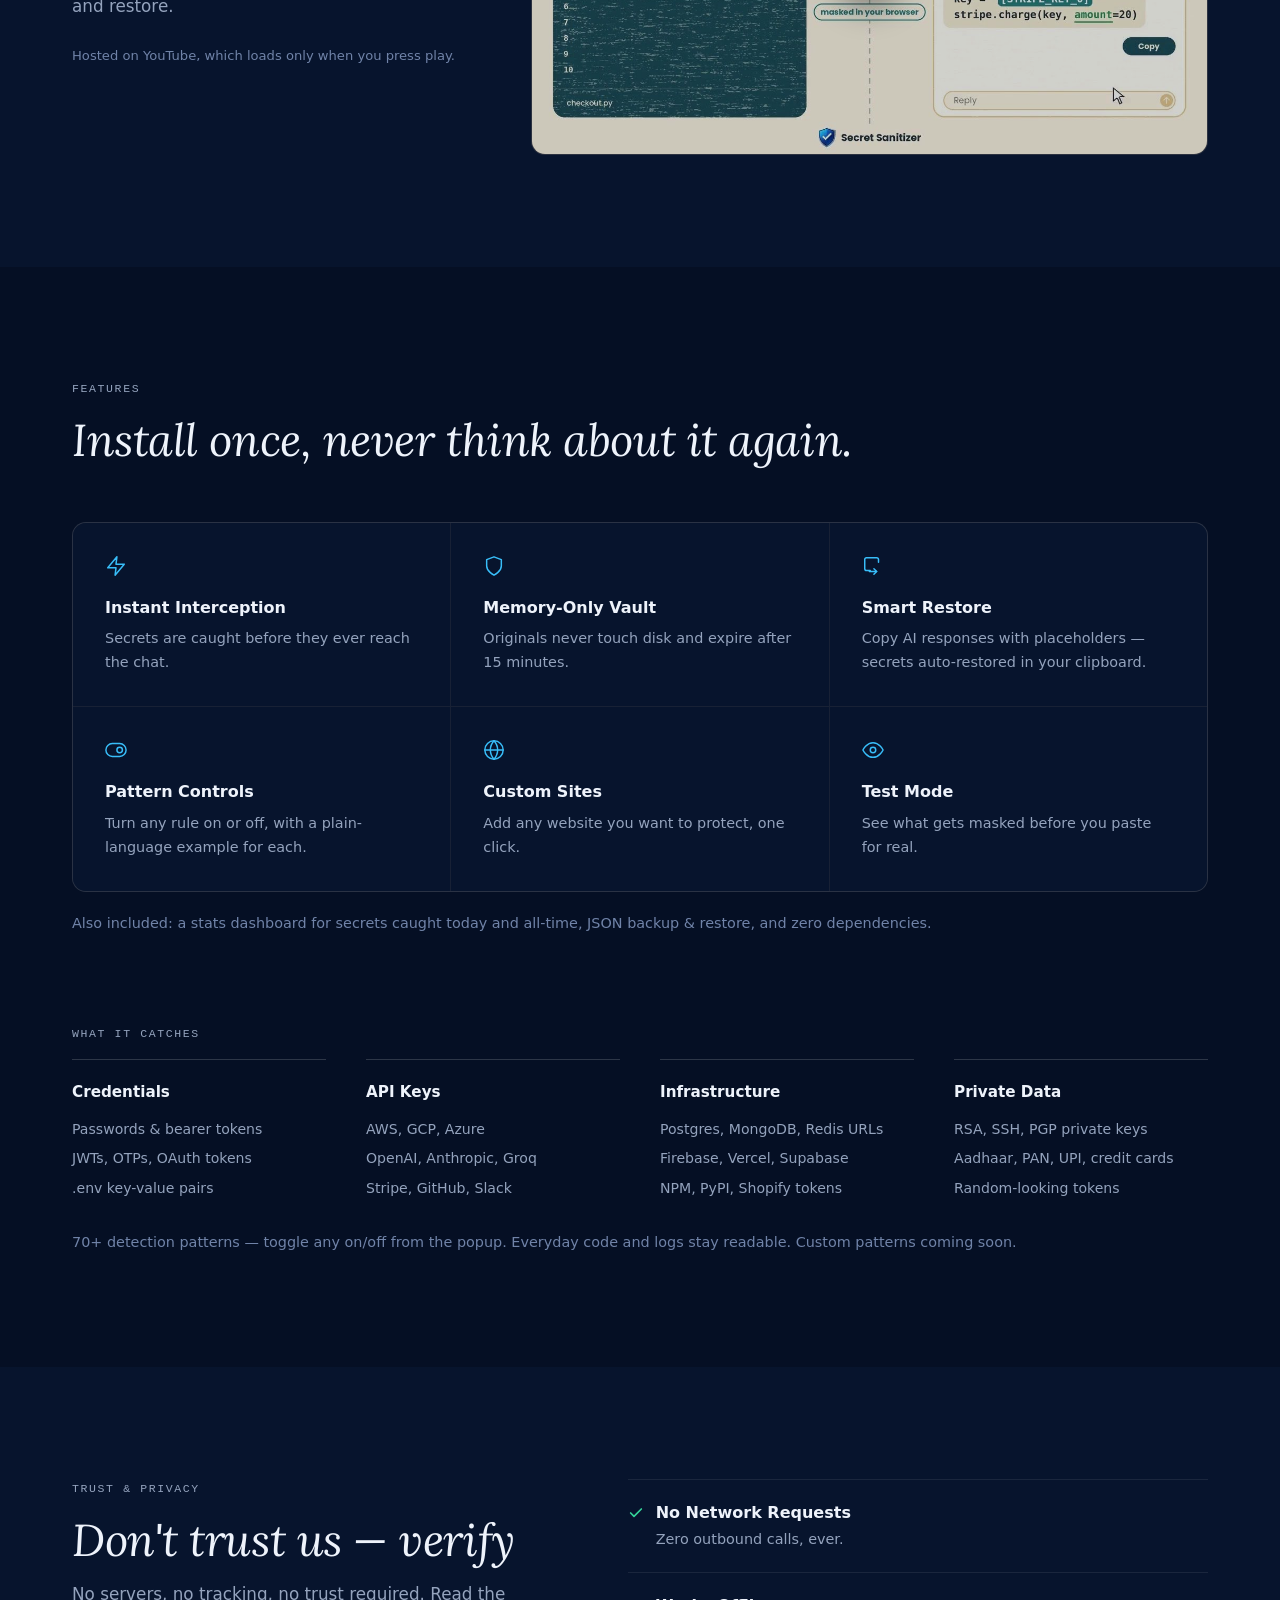
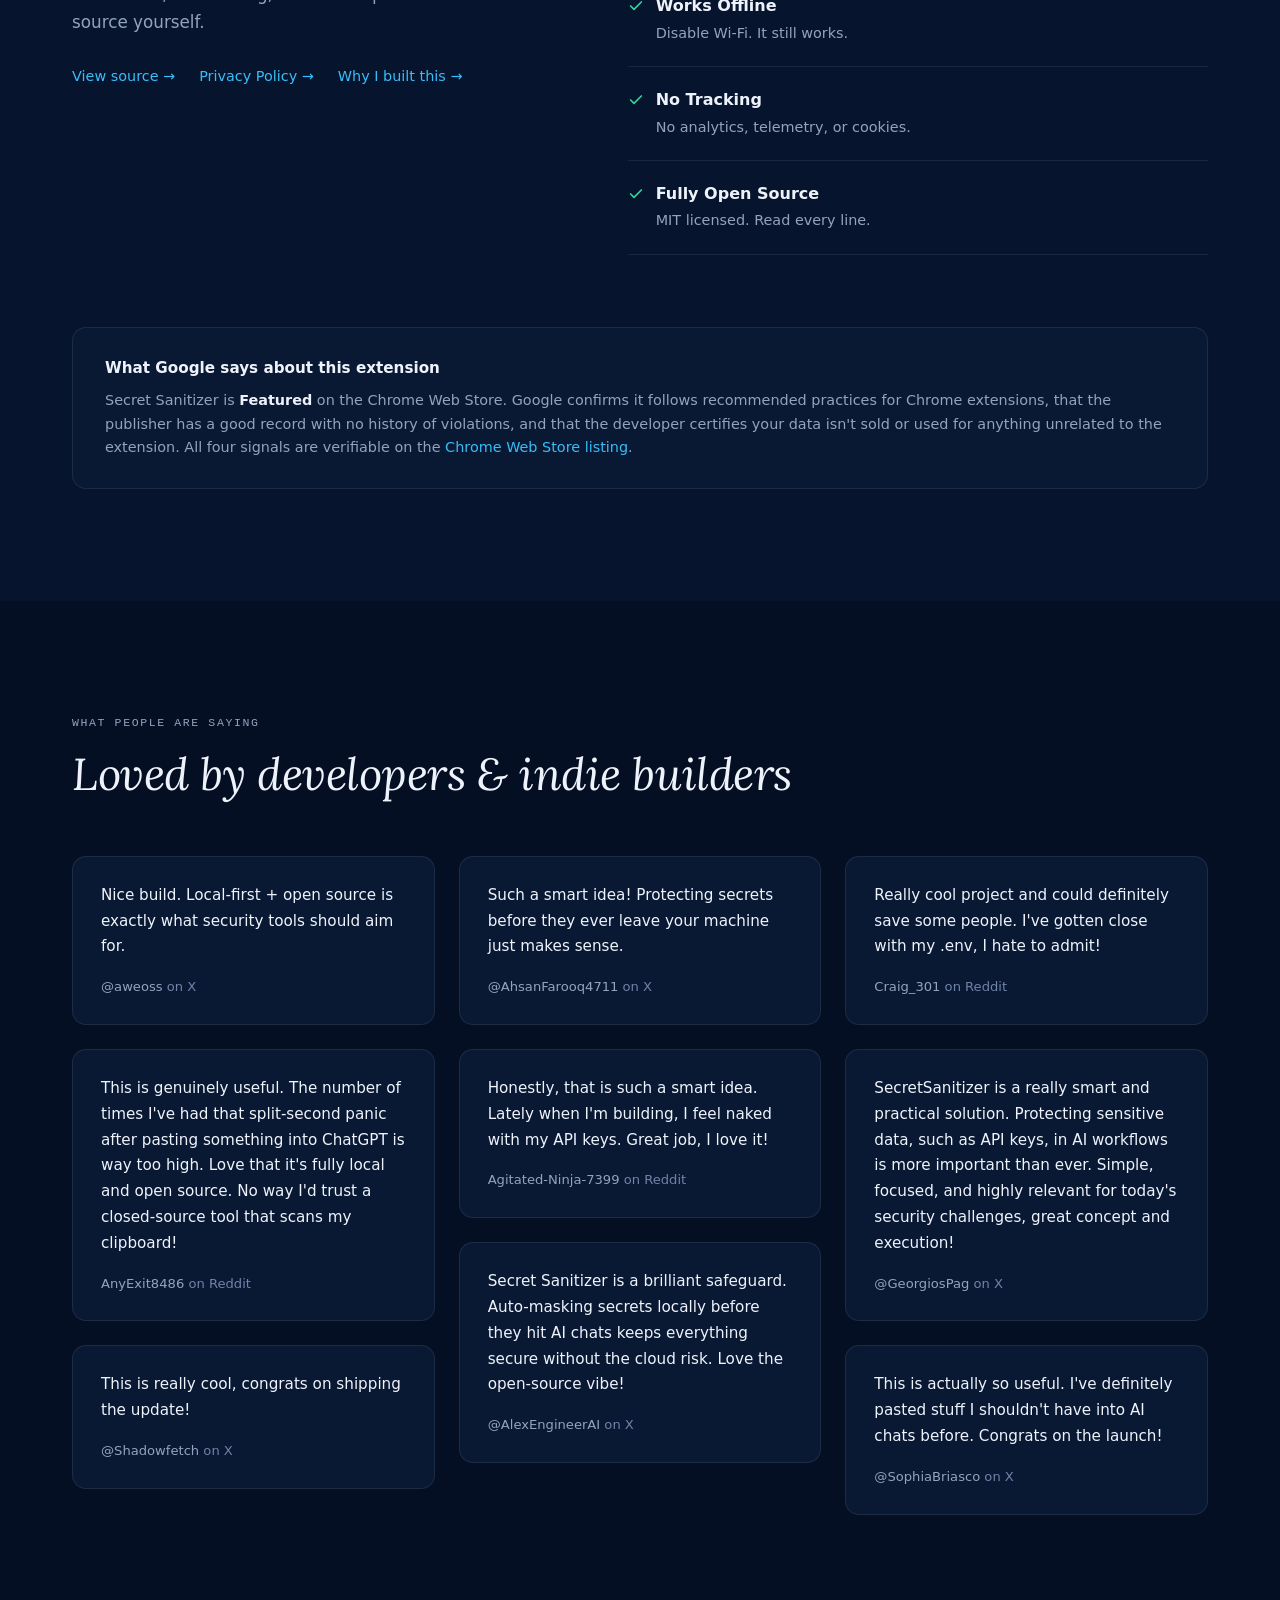
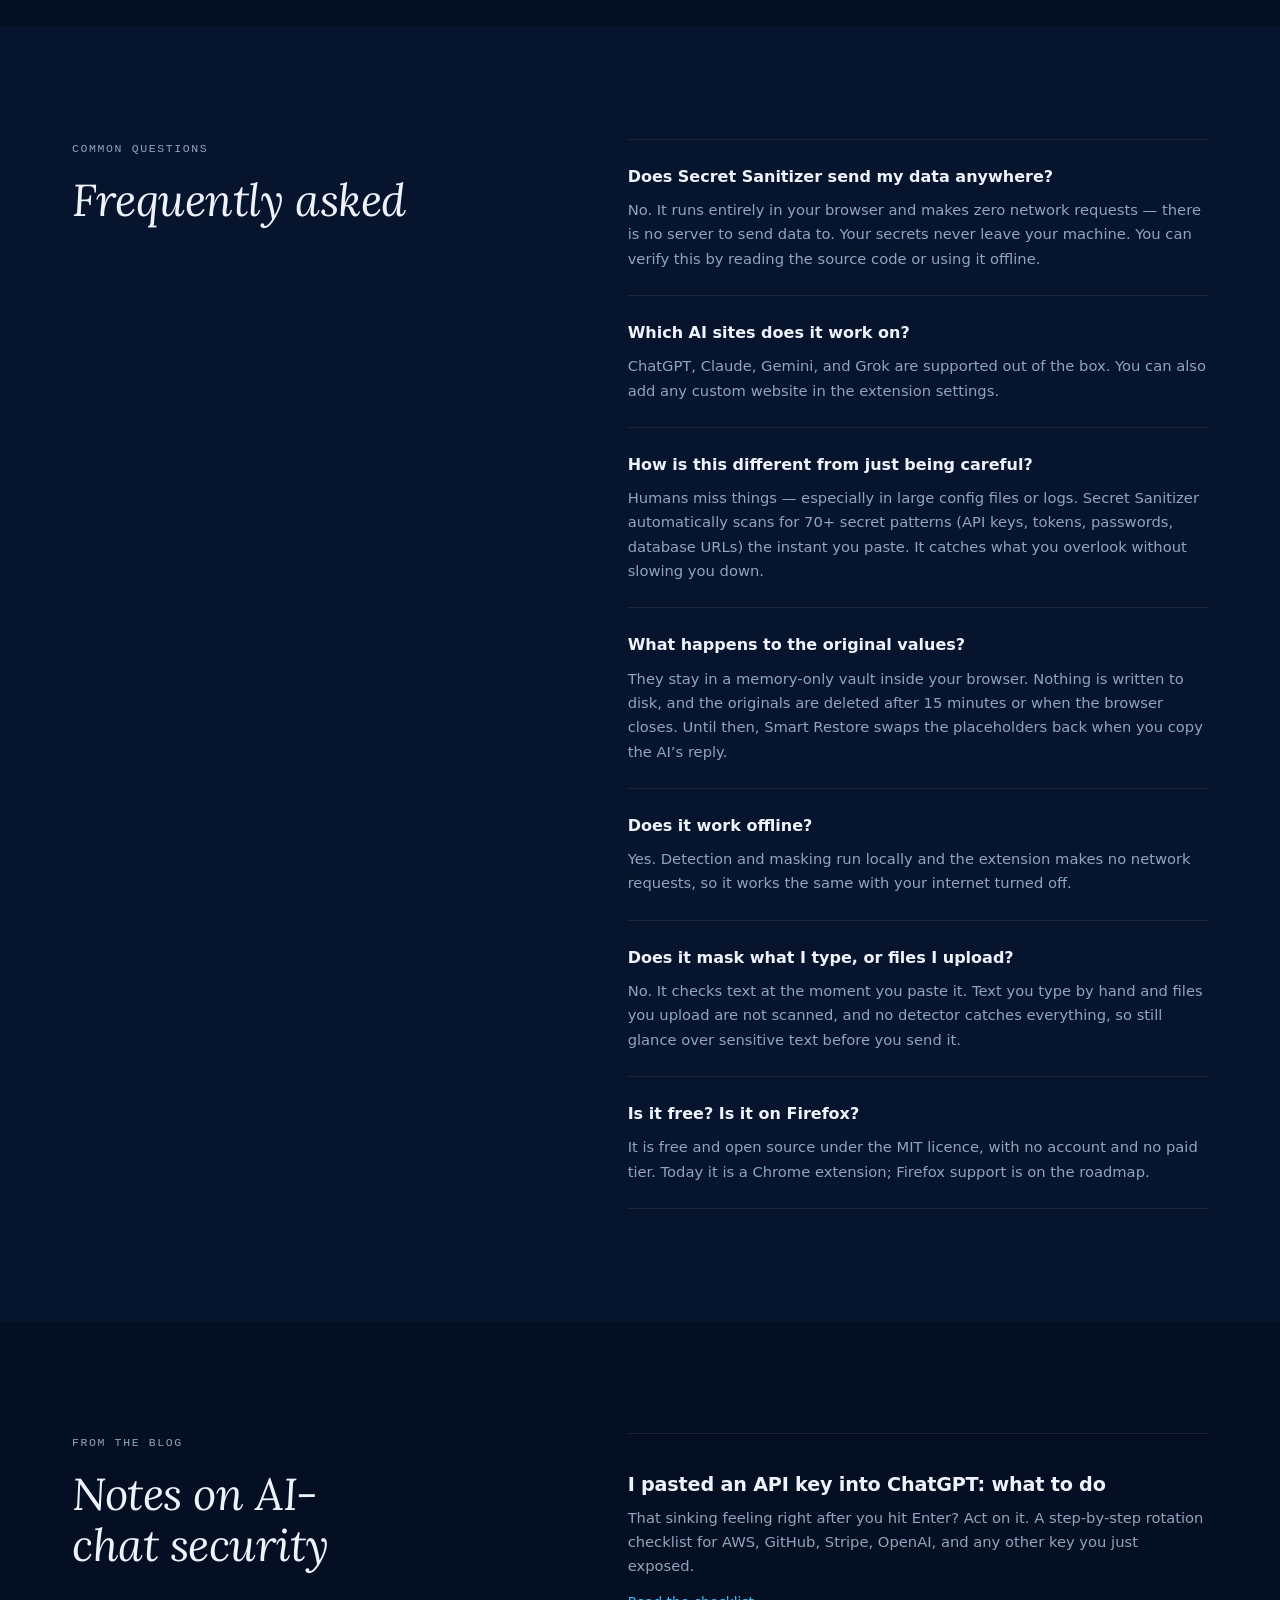
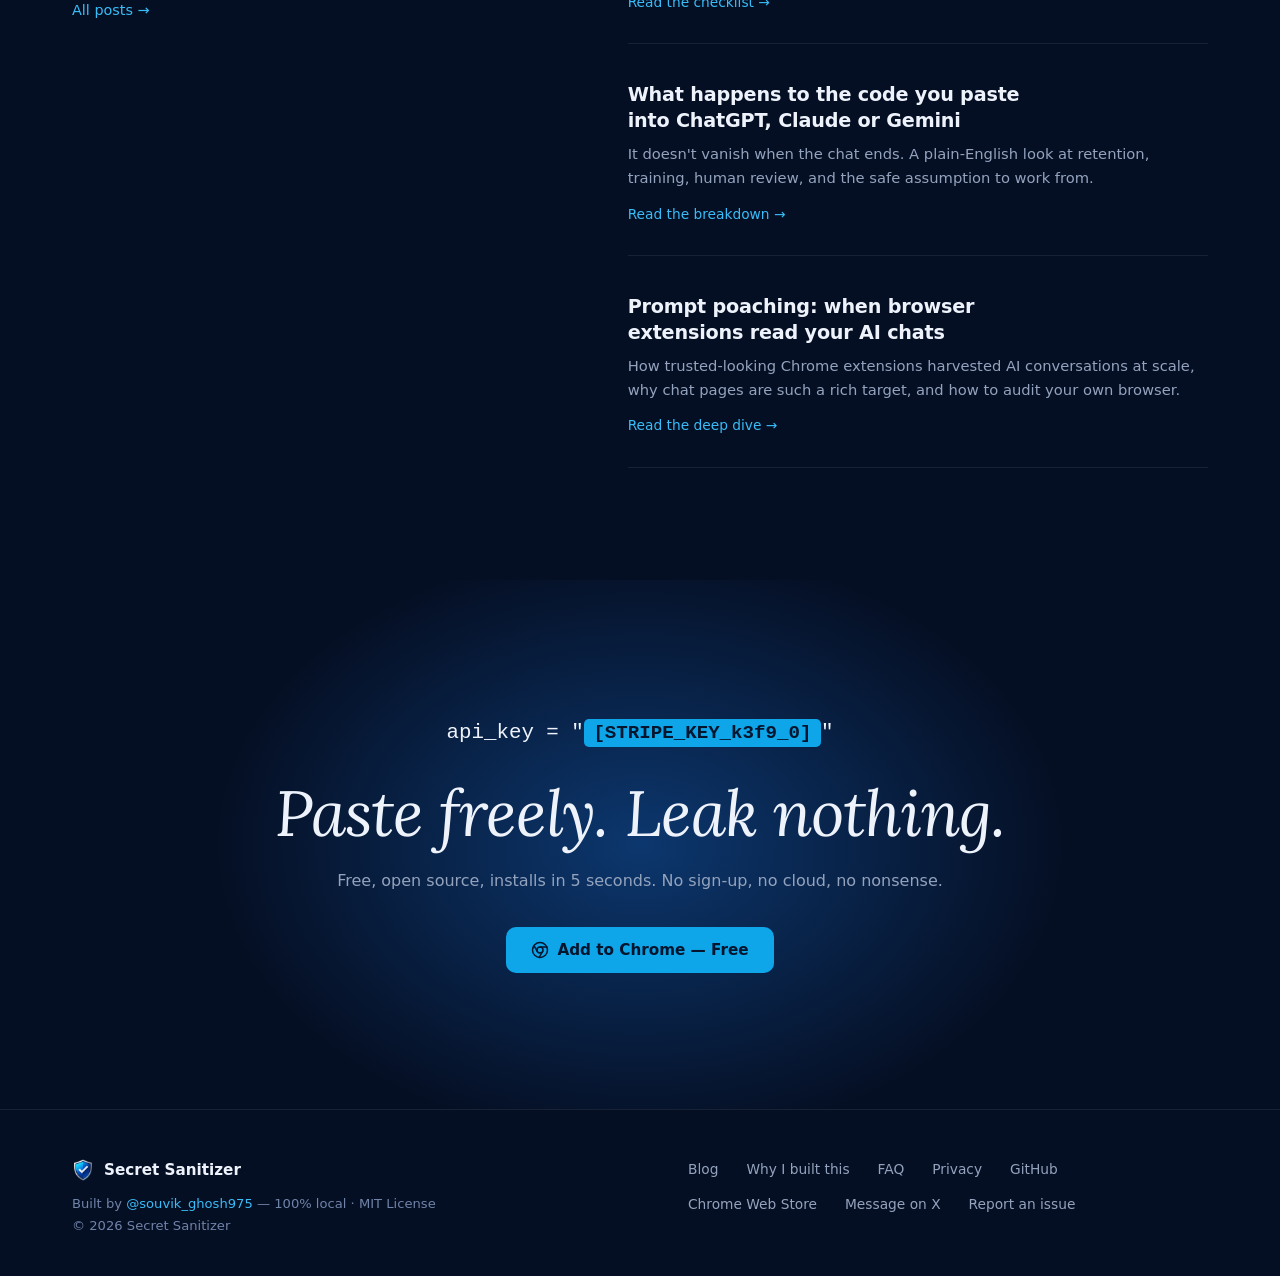
==== commit c10cf6ec: "Website: link the three guide posts from the homepage" ====
--- a/website/index.html
+++ b/website/index.html
@@ -792,8 +792,6 @@
       <nav class="footer-links" aria-label="Footer">
         <a href="/blog/">Blog</a>
         <a href="/blog/why-i-built-secret-sanitizer">Why I built this</a>
-        <a href="/blog/pasted-api-key-into-chatgpt">Leaked a key?</a>
-        <a href="/blog/what-happens-to-data-you-paste-into-ai">Where your paste goes</a>
         <a href="#faq">FAQ</a>
         <a href="/privacy">Privacy</a>
         <a href="https://github.com/souvikghosh957/secret-sanitizer-extension" target="_blank" rel="noopener noreferrer">GitHub</a>
--- a/website/site.css
+++ b/website/site.css
@@ -158,8 +158,8 @@
 .post-list { padding-bottom: 88px; }
 .post-card { display: block; padding: 28px 0; border-top: 1px solid var(--border); }
 .post-card:last-child { border-bottom: 1px solid var(--border); }
-.post-card h2 { font-size: 1.2rem; font-weight: 600; color: var(--text); margin: 10px 0 8px; letter-spacing: -0.01em; line-height: 1.35; transition: color 0.2s; }
-.post-card:hover h2 { color: var(--primary-hover); }
+.post-card h2, .post-card h3 { font-size: 1.2rem; font-weight: 600; color: var(--text); margin: 10px 0 8px; letter-spacing: -0.01em; line-height: 1.35; transition: color 0.2s; }
+.post-card:hover h2, .post-card:hover h3 { color: var(--primary-hover); }
 .post-card p { font-size: 0.92rem; color: var(--text-muted); }
 .post-more { display: inline-block; margin-top: 12px; font-size: 0.86rem; font-weight: 500; color: var(--primary-hover); }
 
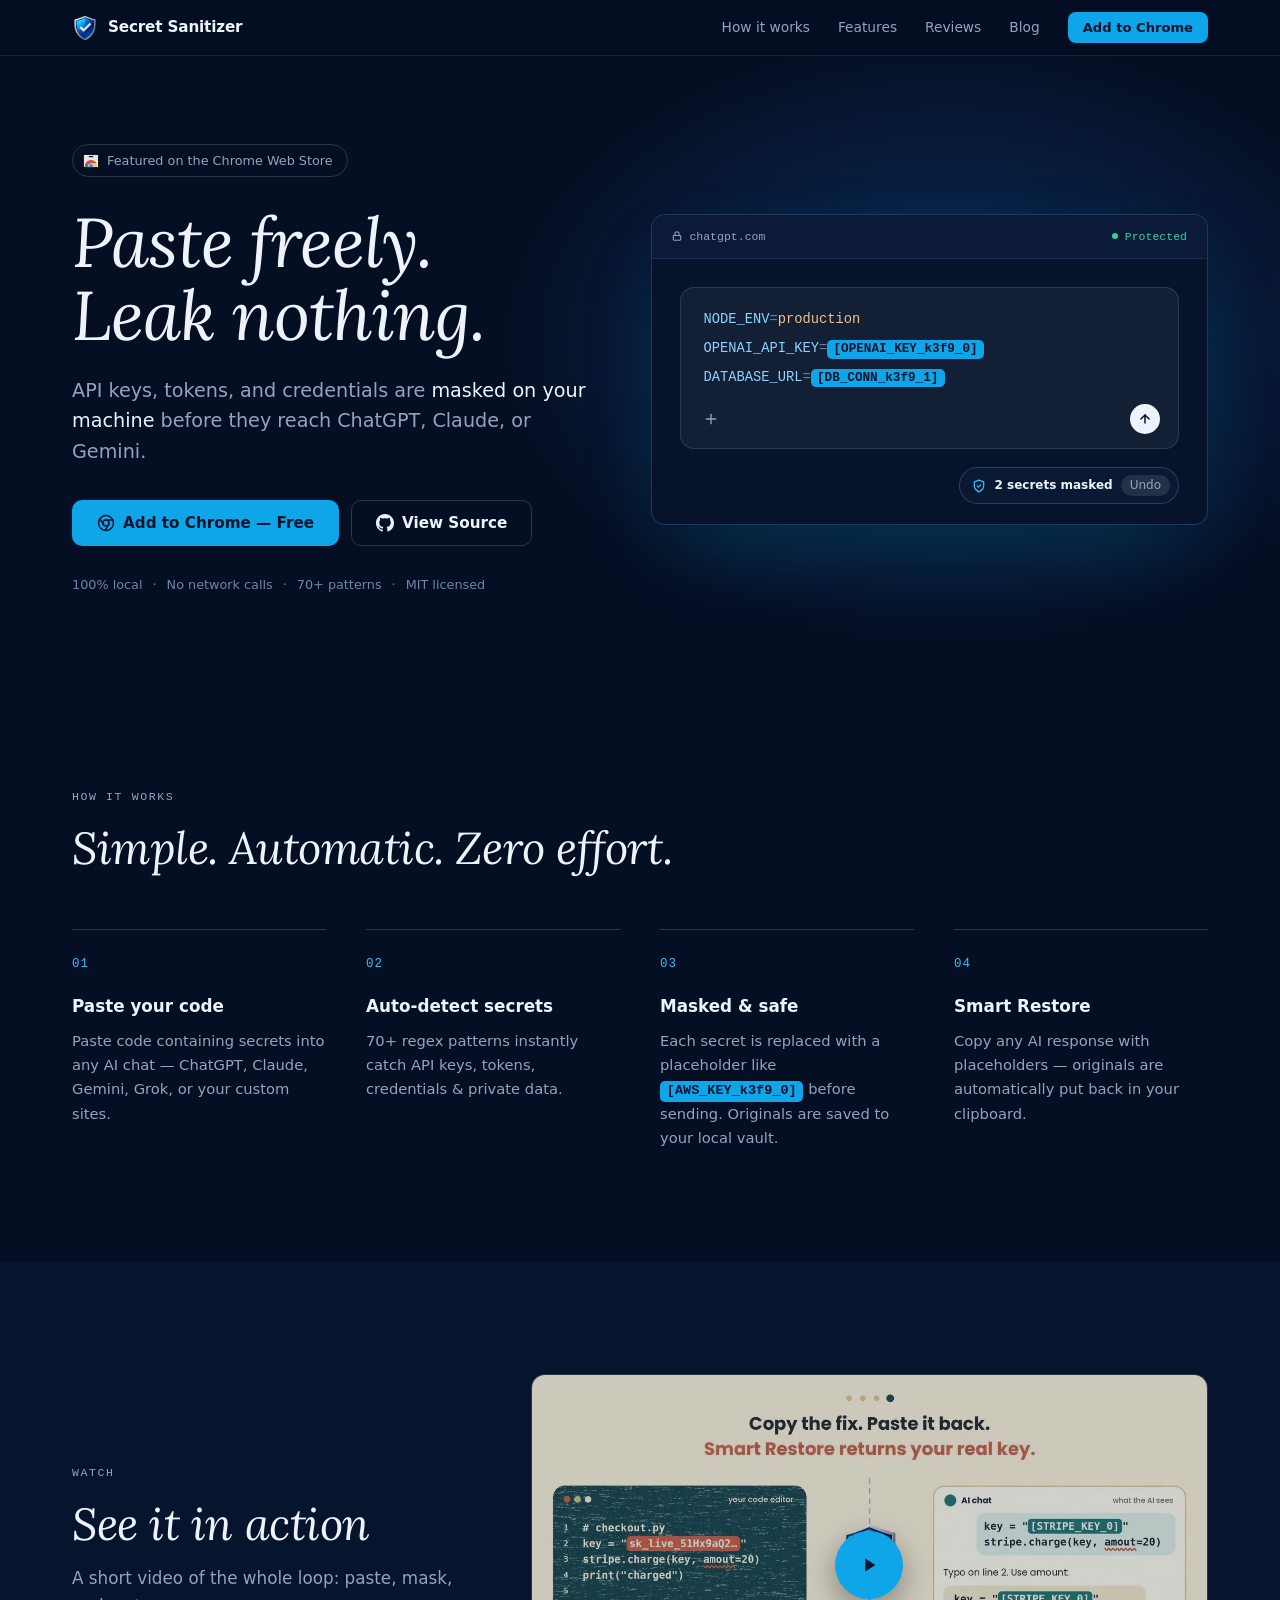
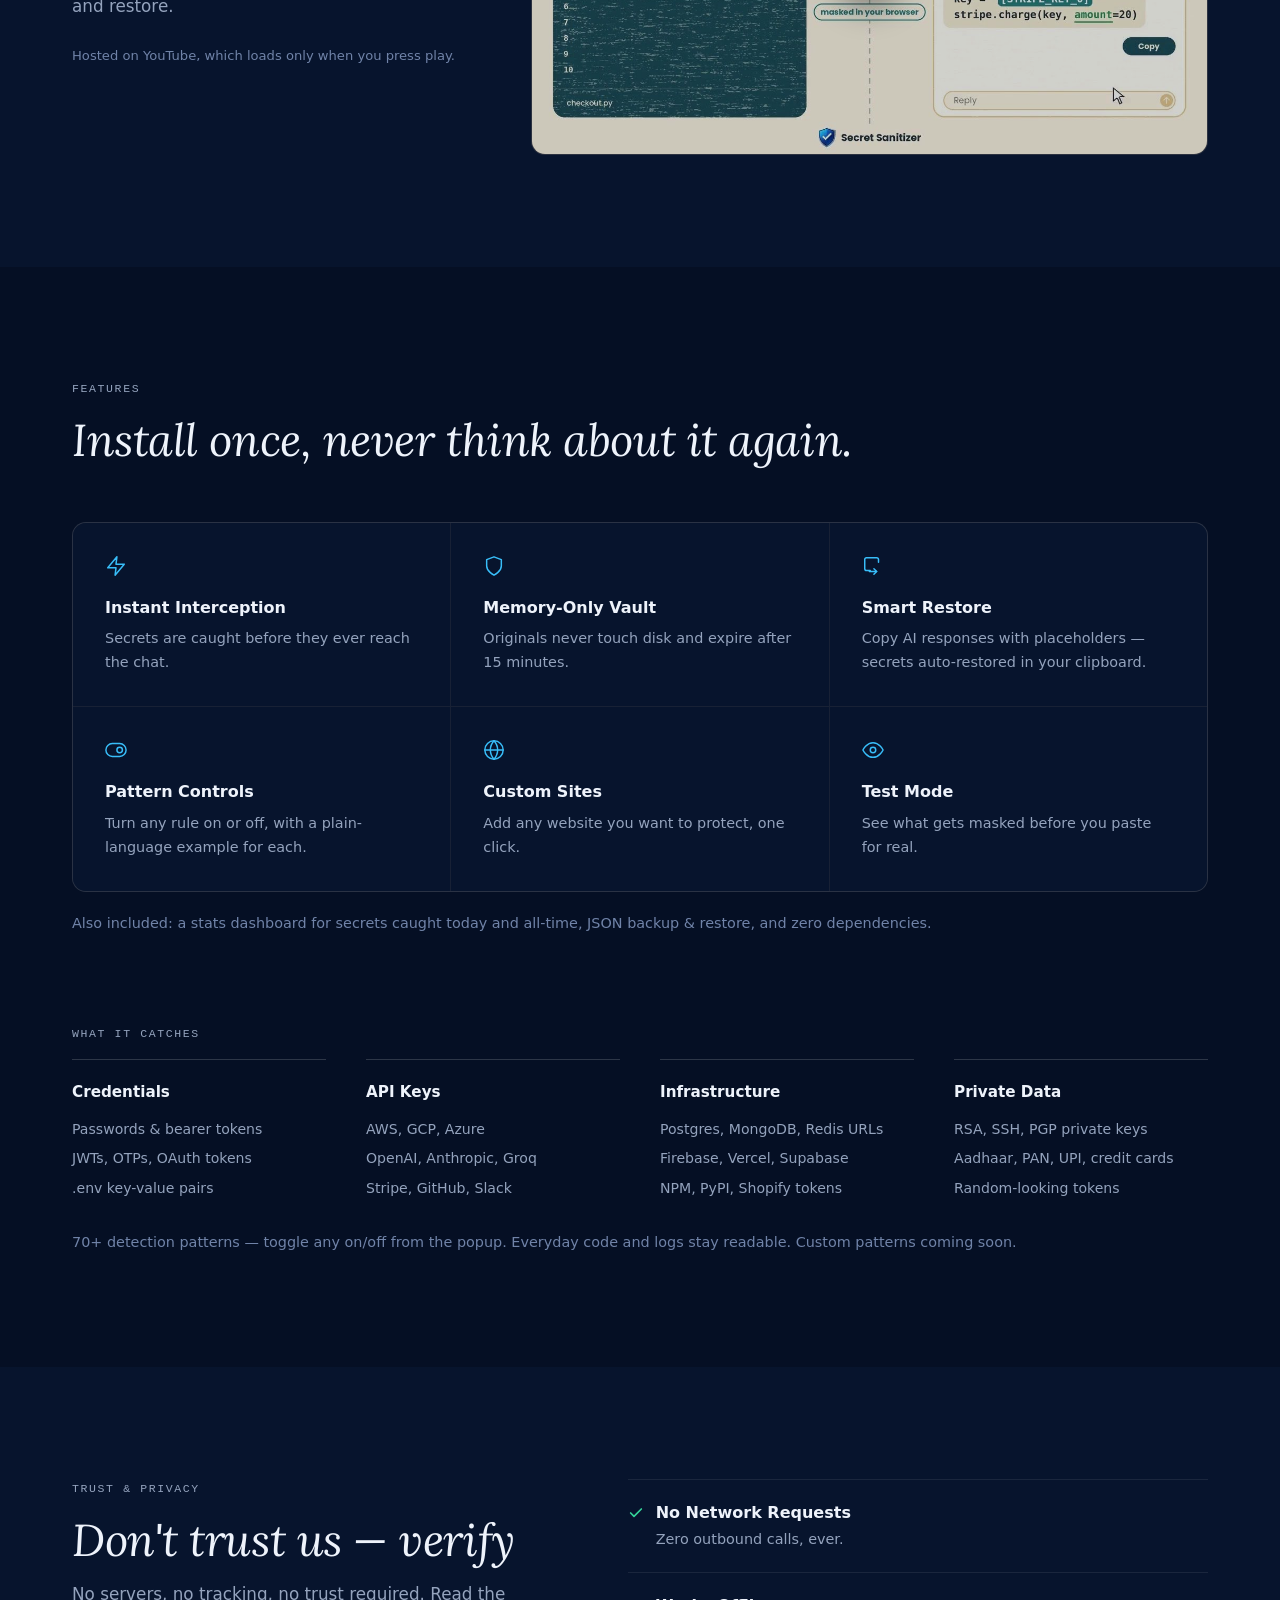
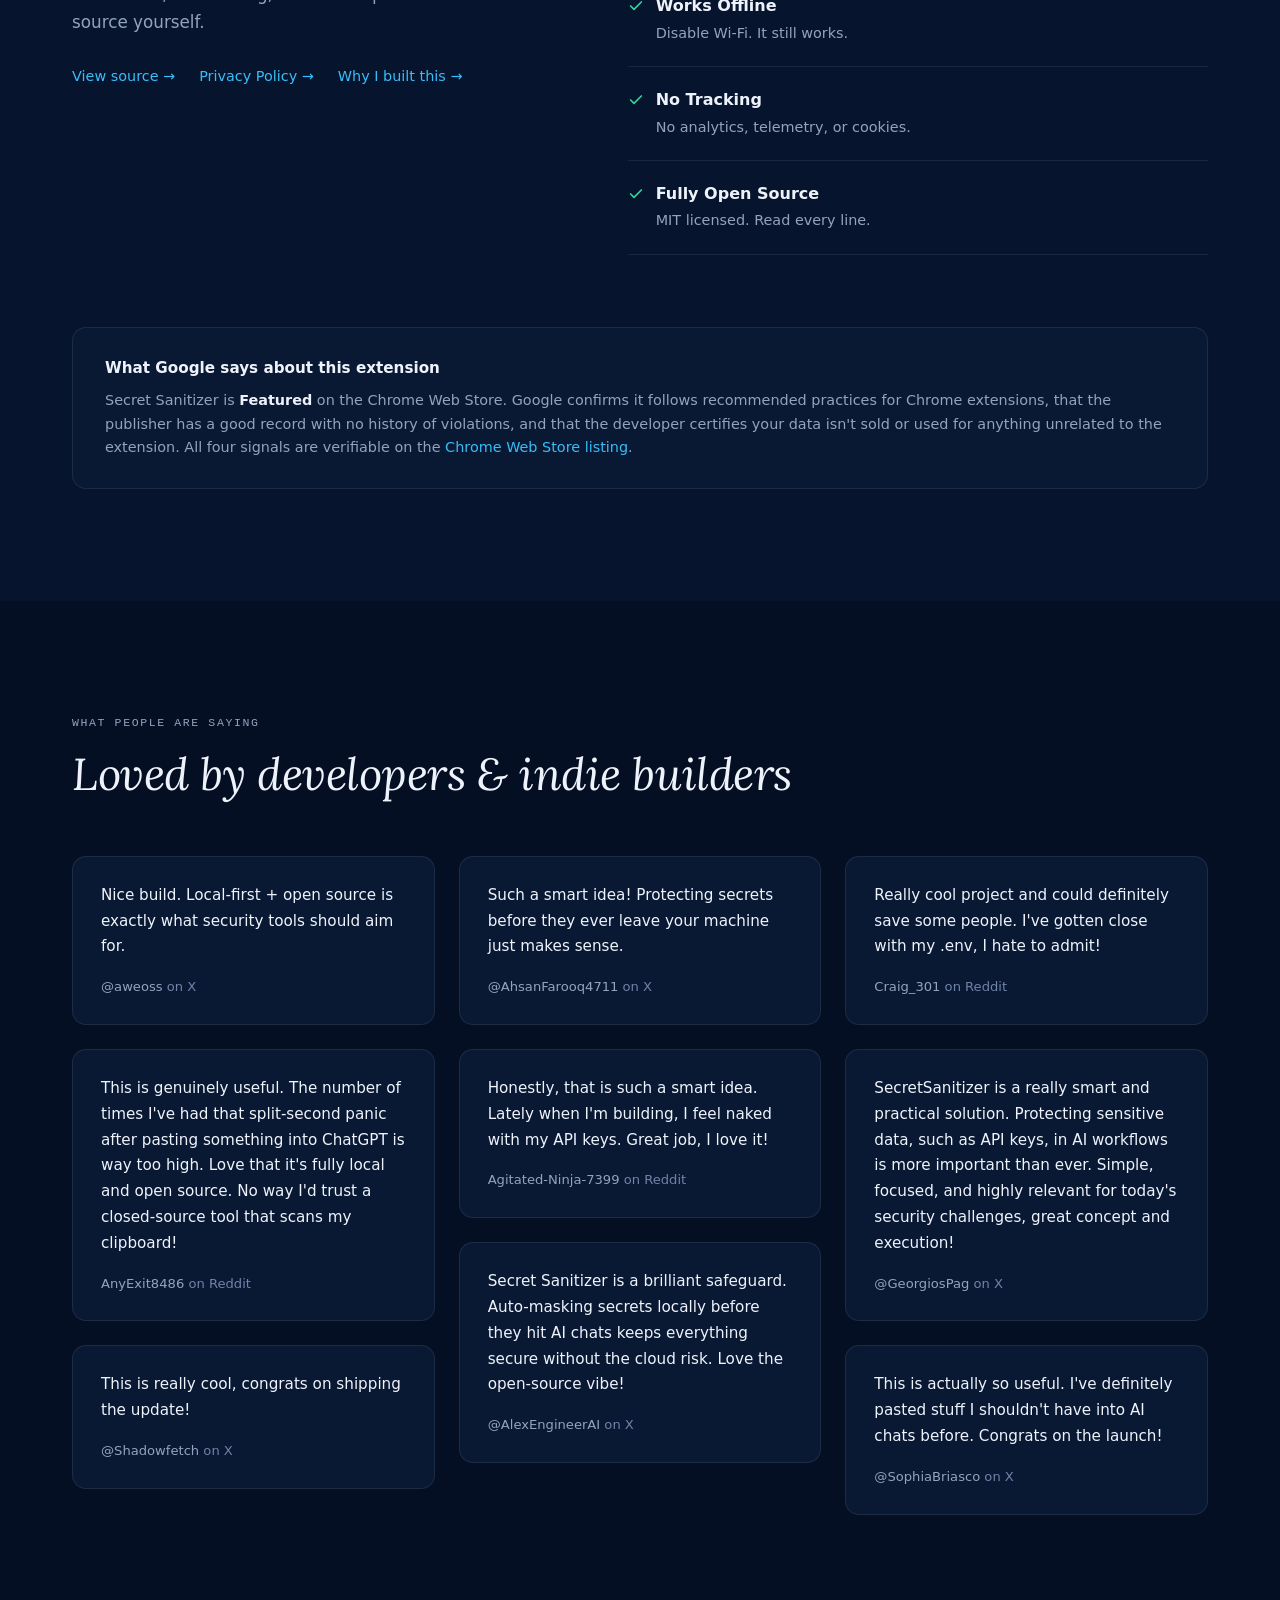
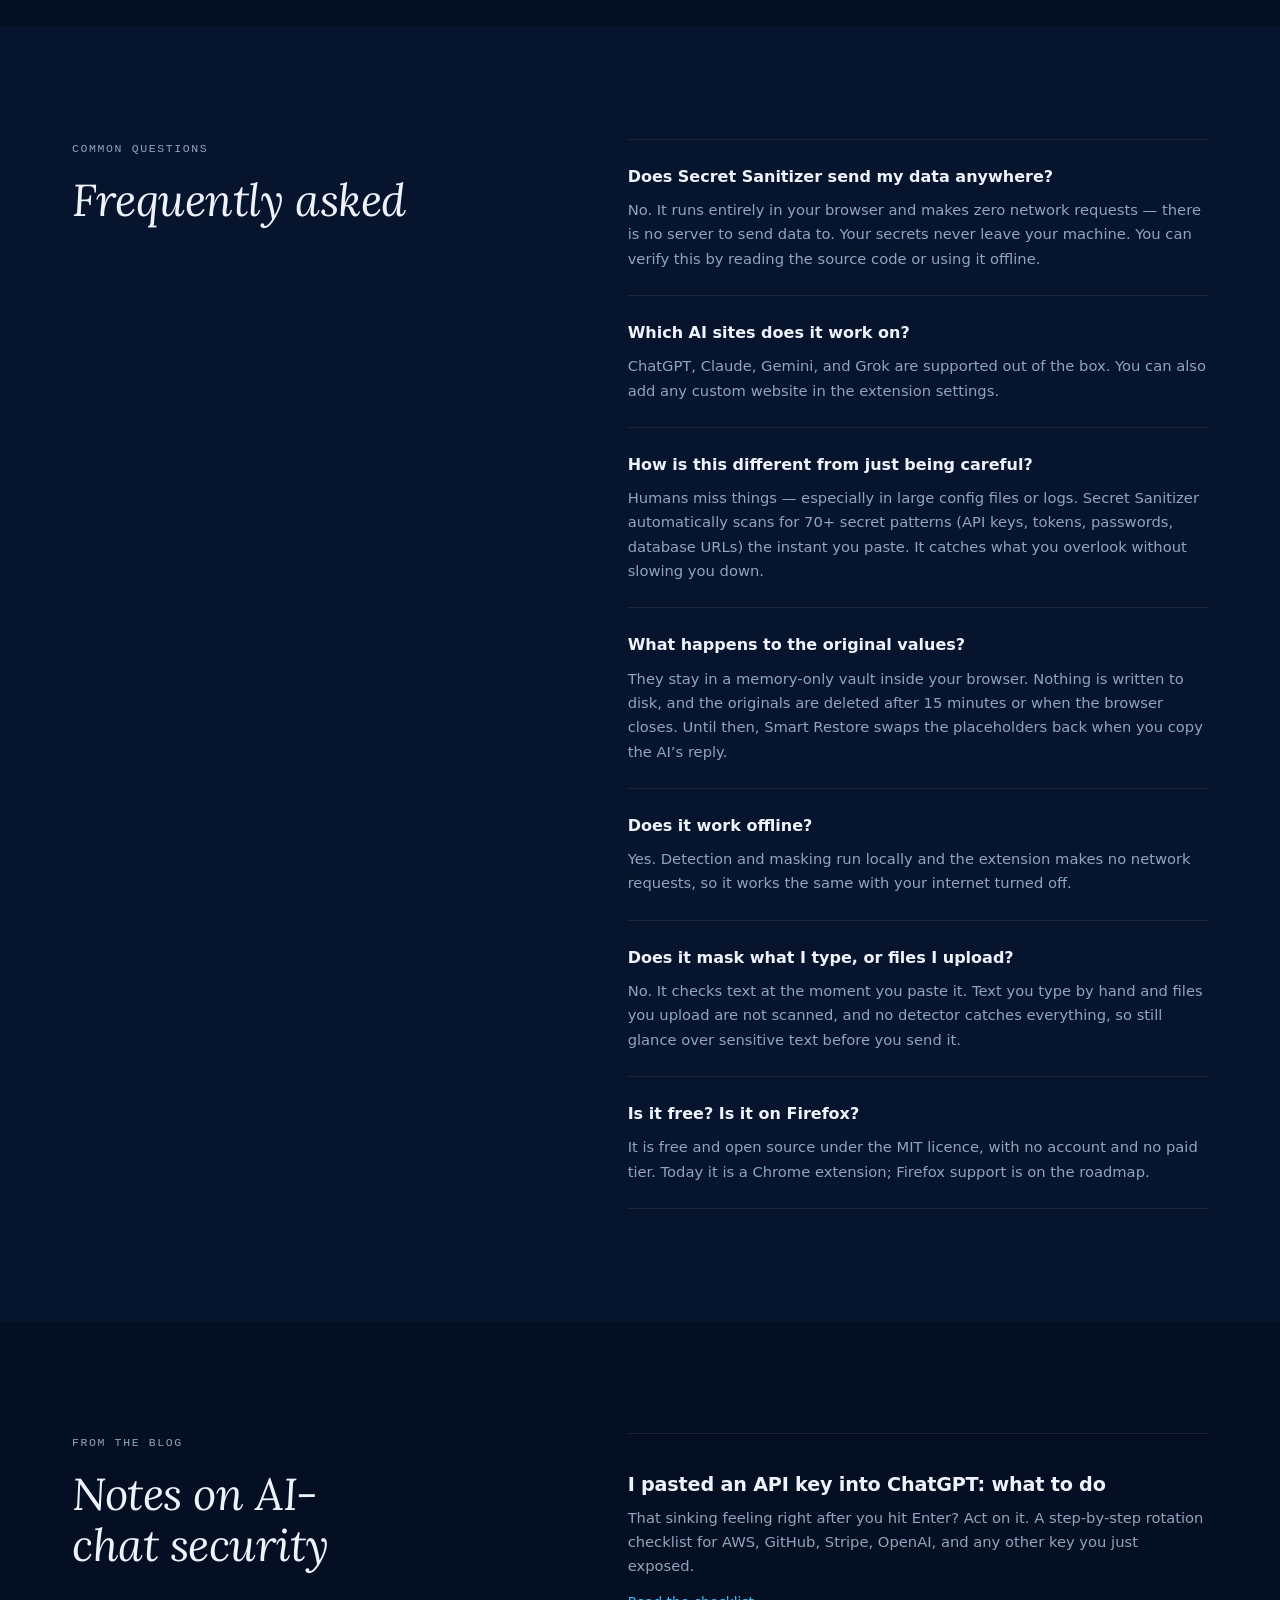
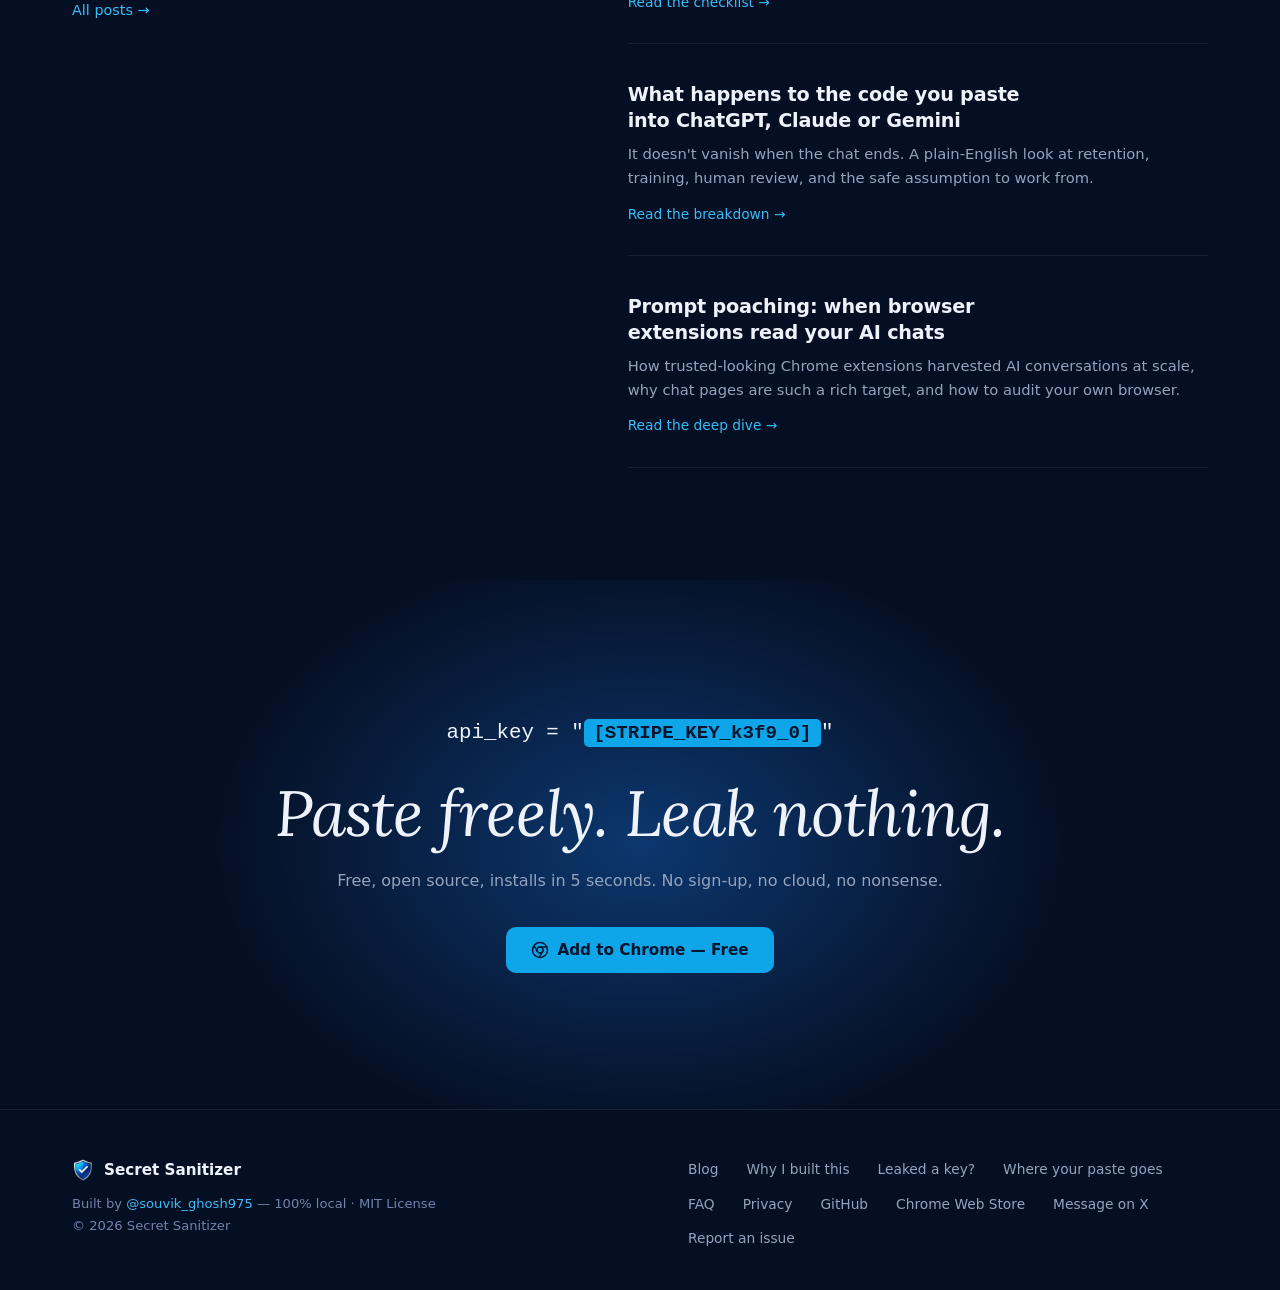
==== commit 74882881: "Merge pull request #13 from souvikghosh957/website/seo-internal-links Website/seo internal links" ====
--- a/website/index.html
+++ b/website/index.html
@@ -792,6 +792,8 @@
       <nav class="footer-links" aria-label="Footer">
         <a href="/blog/">Blog</a>
         <a href="/blog/why-i-built-secret-sanitizer">Why I built this</a>
+        <a href="/blog/pasted-api-key-into-chatgpt">Leaked a key?</a>
+        <a href="/blog/what-happens-to-data-you-paste-into-ai">Where your paste goes</a>
         <a href="#faq">FAQ</a>
         <a href="/privacy">Privacy</a>
         <a href="https://github.com/souvikghosh957/secret-sanitizer-extension" target="_blank" rel="noopener noreferrer">GitHub</a>
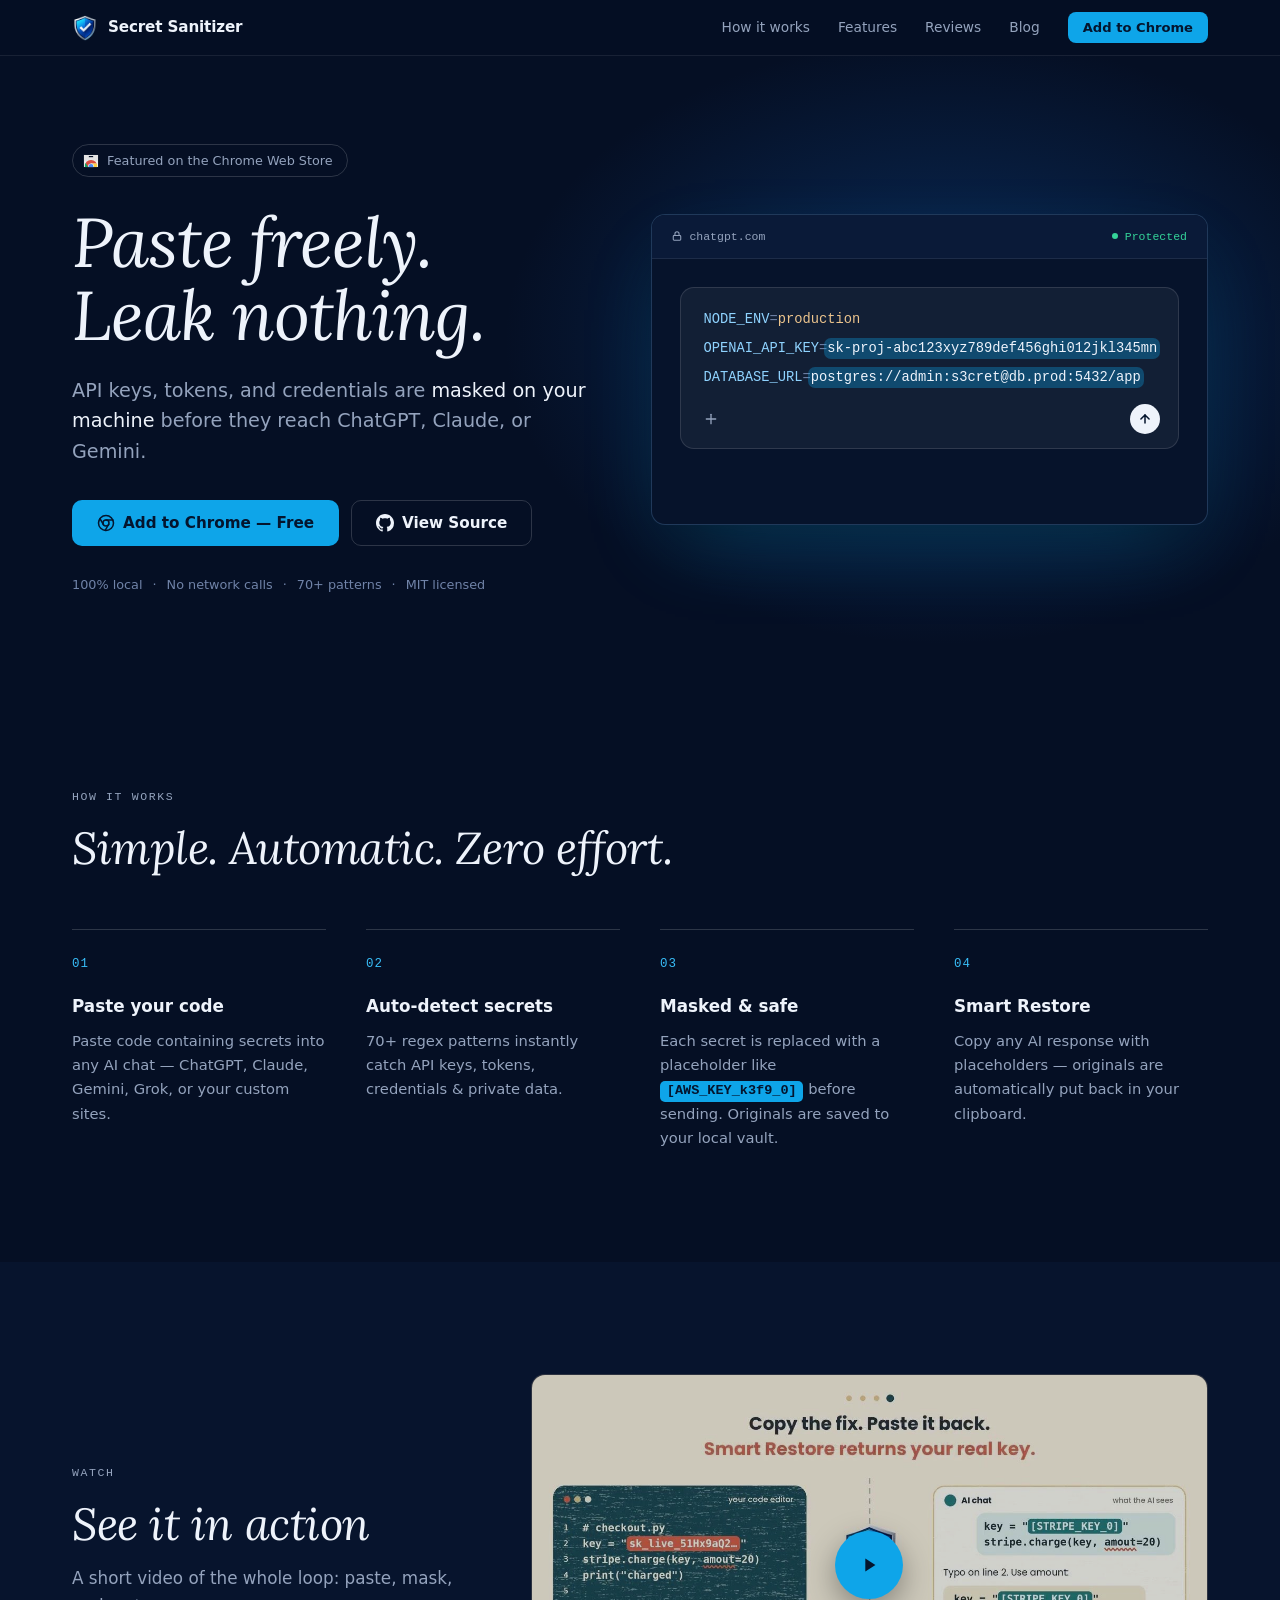
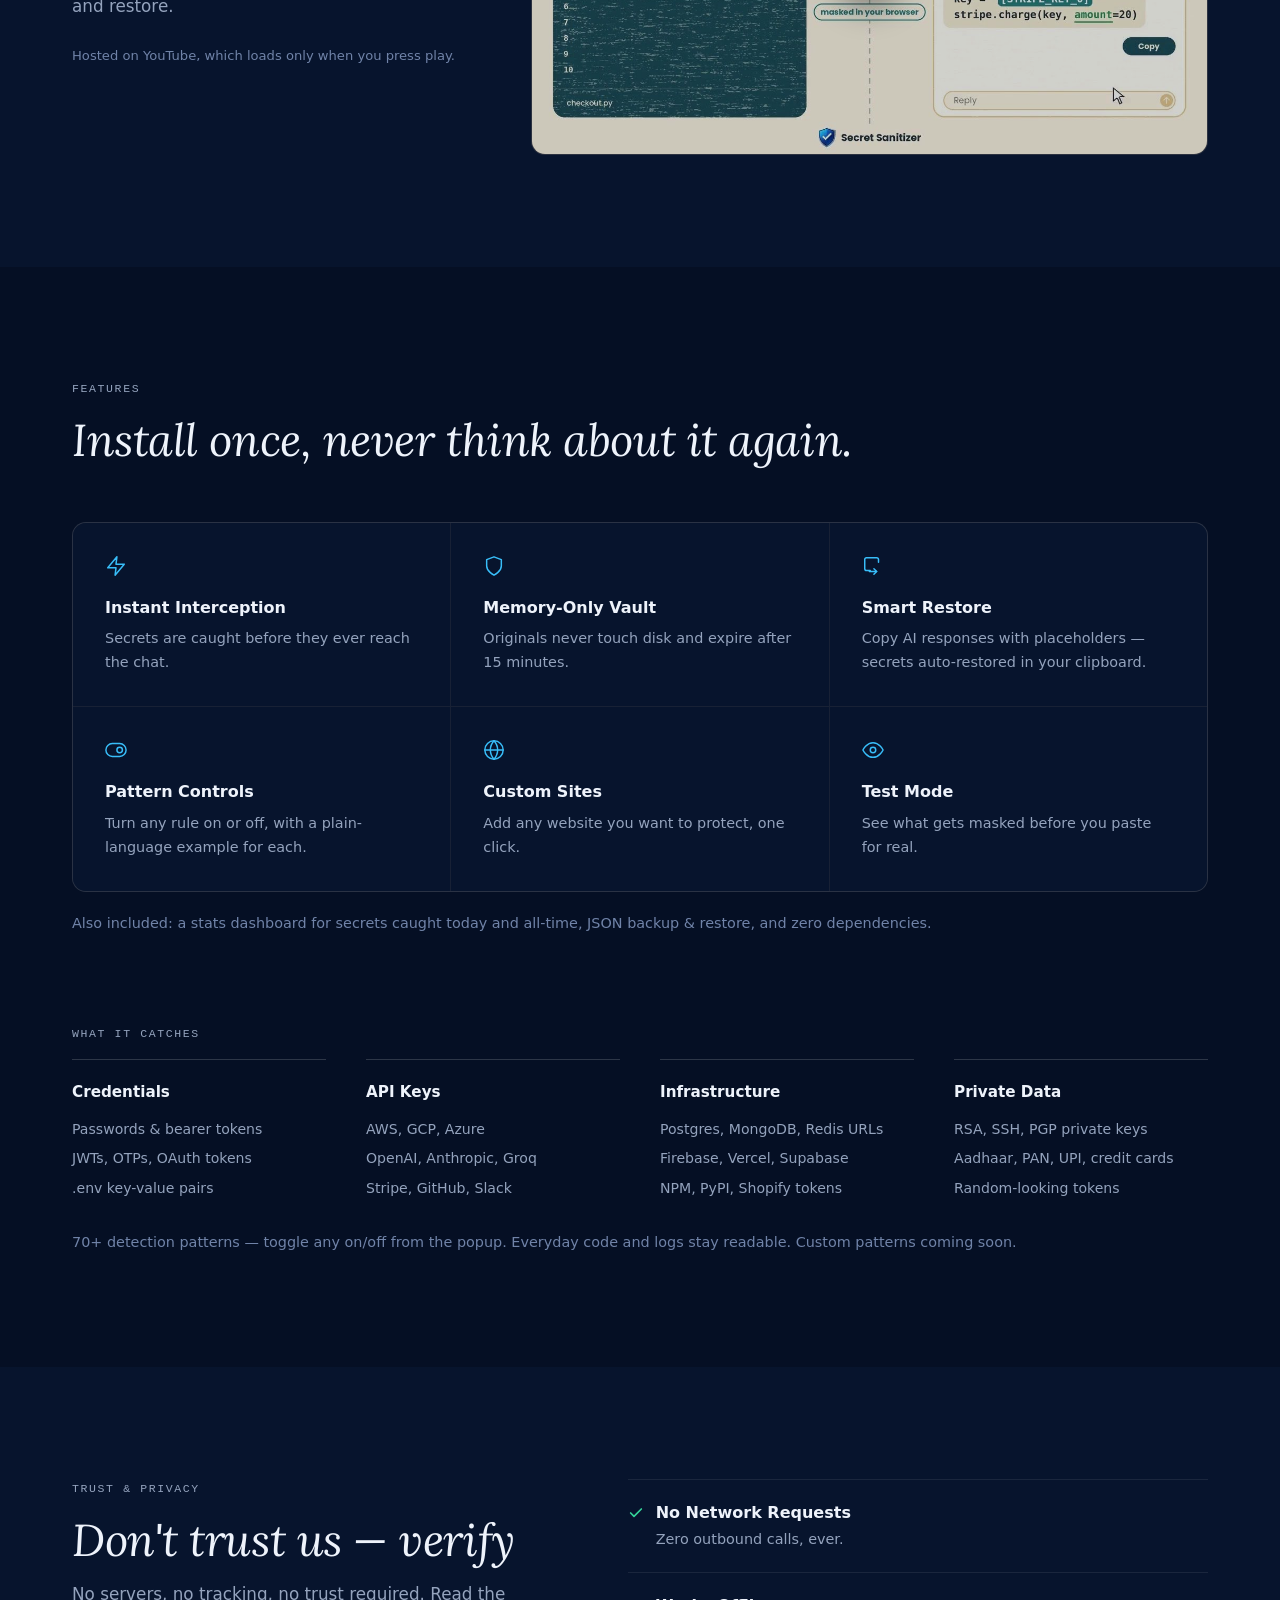
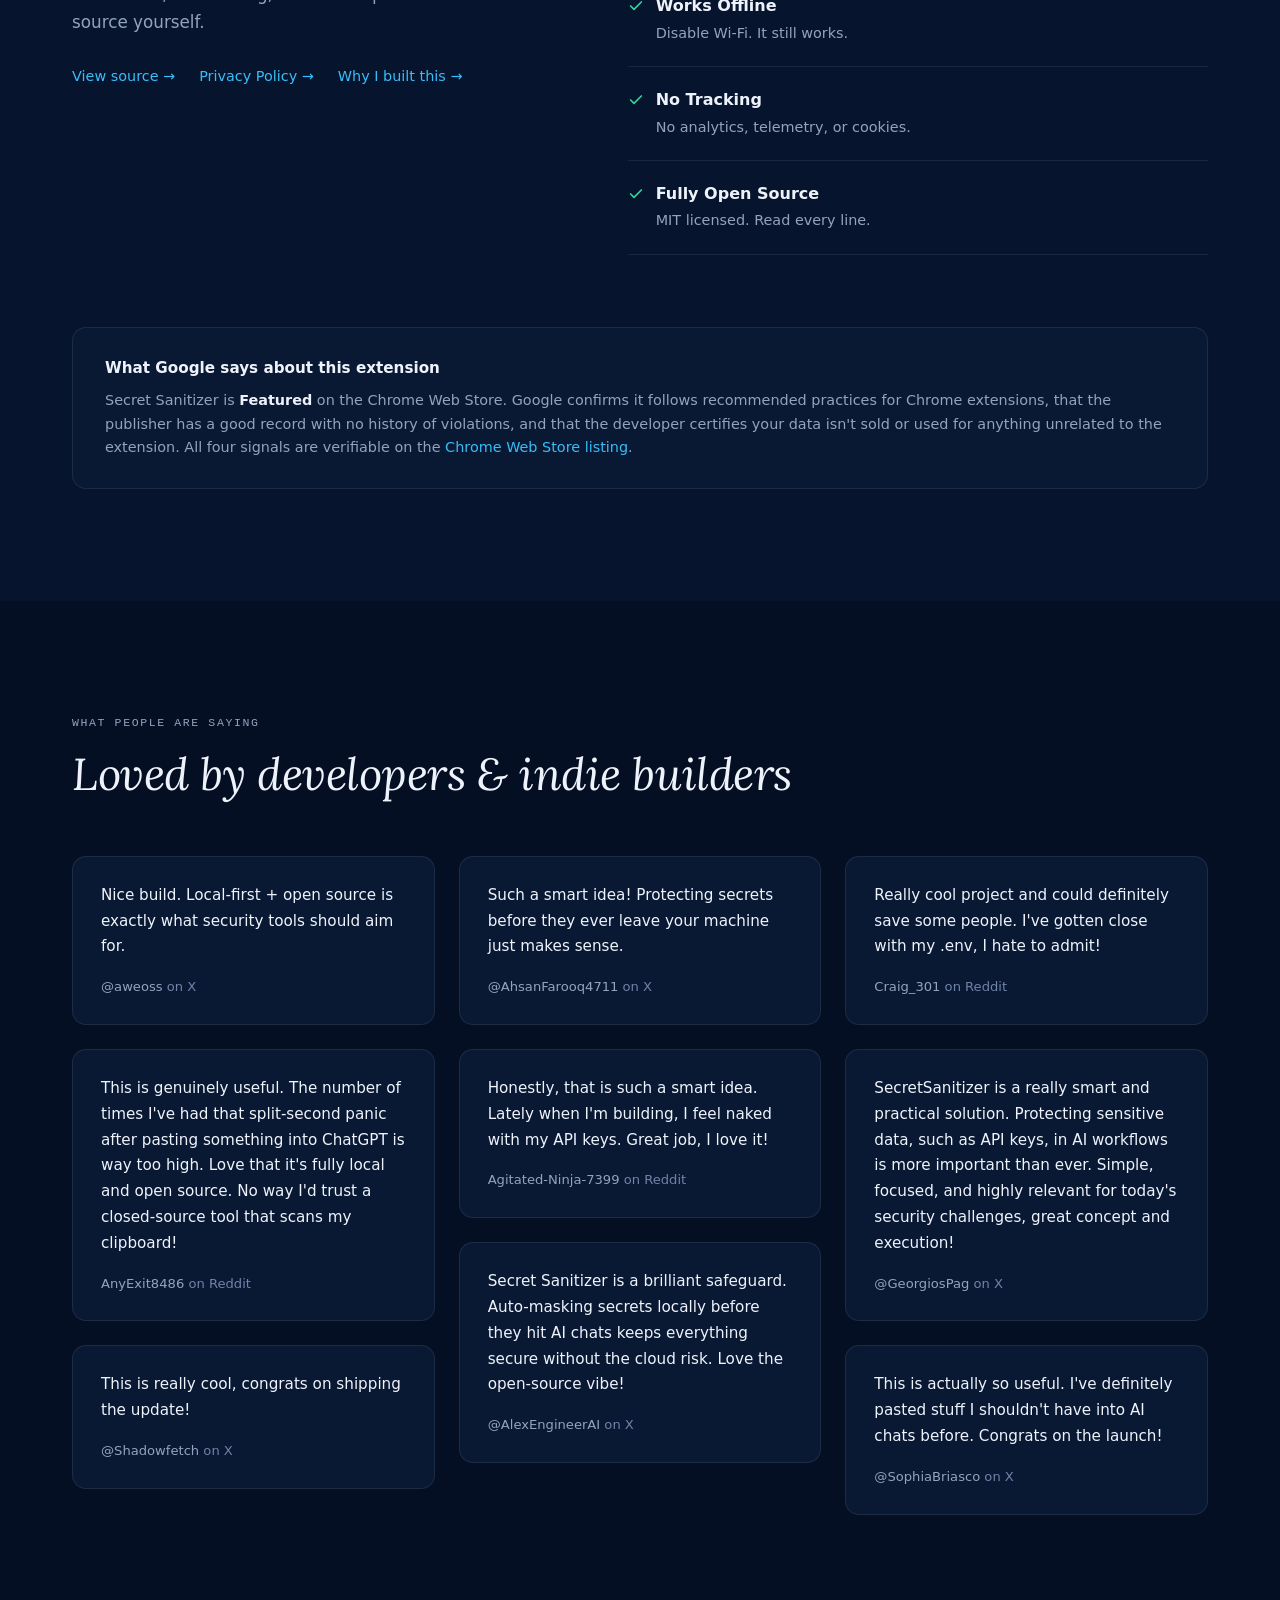
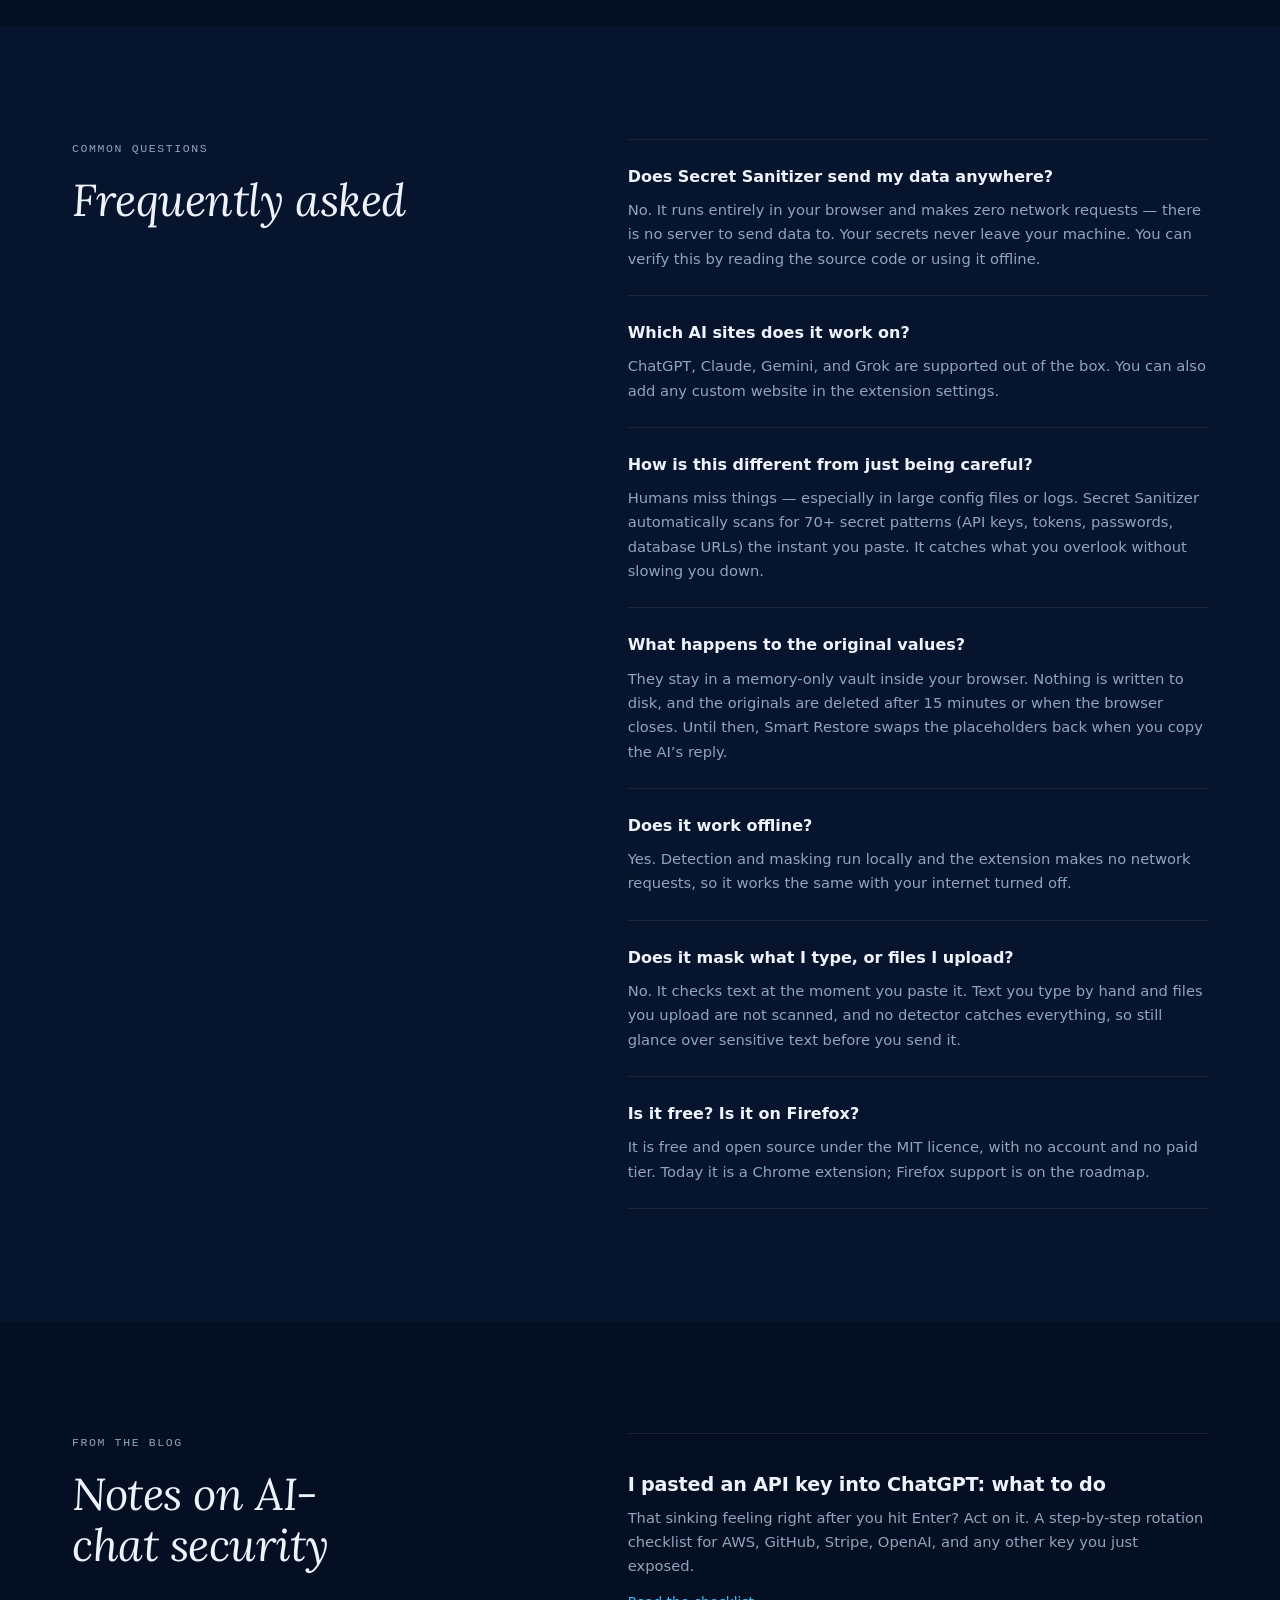
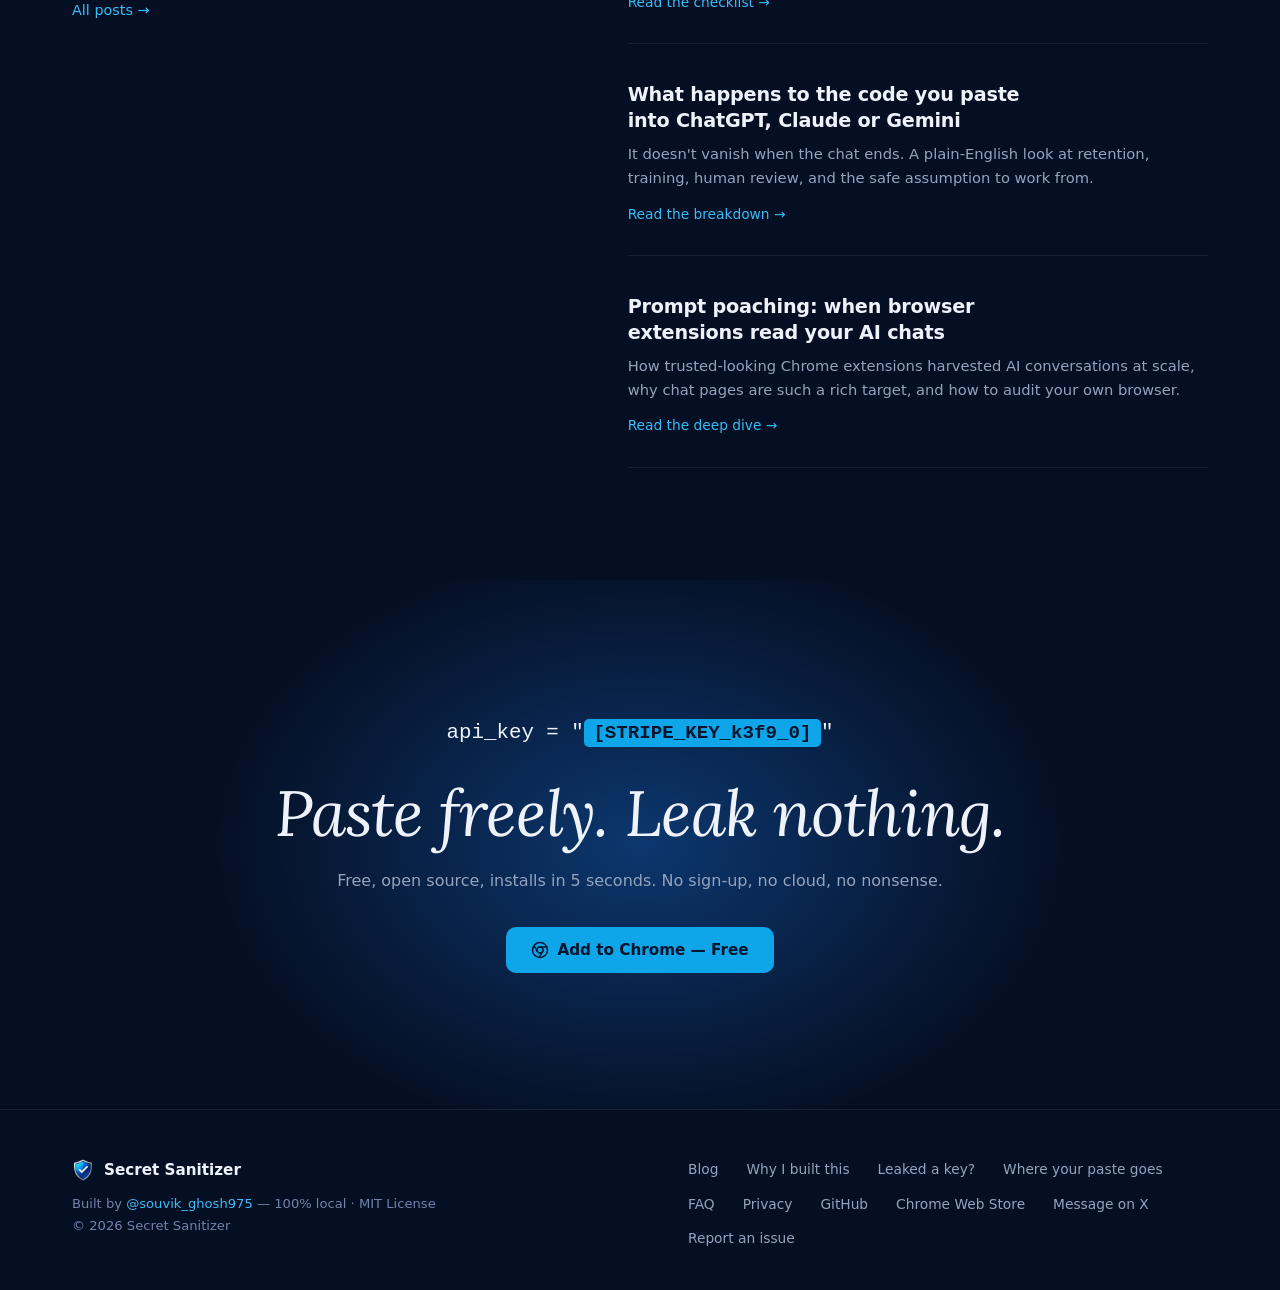
==== commit 4c911c59: "2.4.3: content scripts stay registered while settings change" ====
--- a/website/index.html
+++ b/website/index.html
@@ -36,7 +36,7 @@
     "name": "Secret Sanitizer",
     "applicationCategory": "BrowserApplication",
     "operatingSystem": "Chrome",
-    "softwareVersion": "2.4.2",
+    "softwareVersion": "2.4.3",
     "description": "Masks API keys, passwords and tokens in your browser before they reach ChatGPT, Claude, Gemini or Grok. 70+ patterns, open source, no tracking.",
     "url": "https://secretsanitizer.com/",
     "downloadUrl": "https://chromewebstore.google.com/detail/secret-sanitizer/genolcmpopiemhpbdnhkaefllchgekja",
